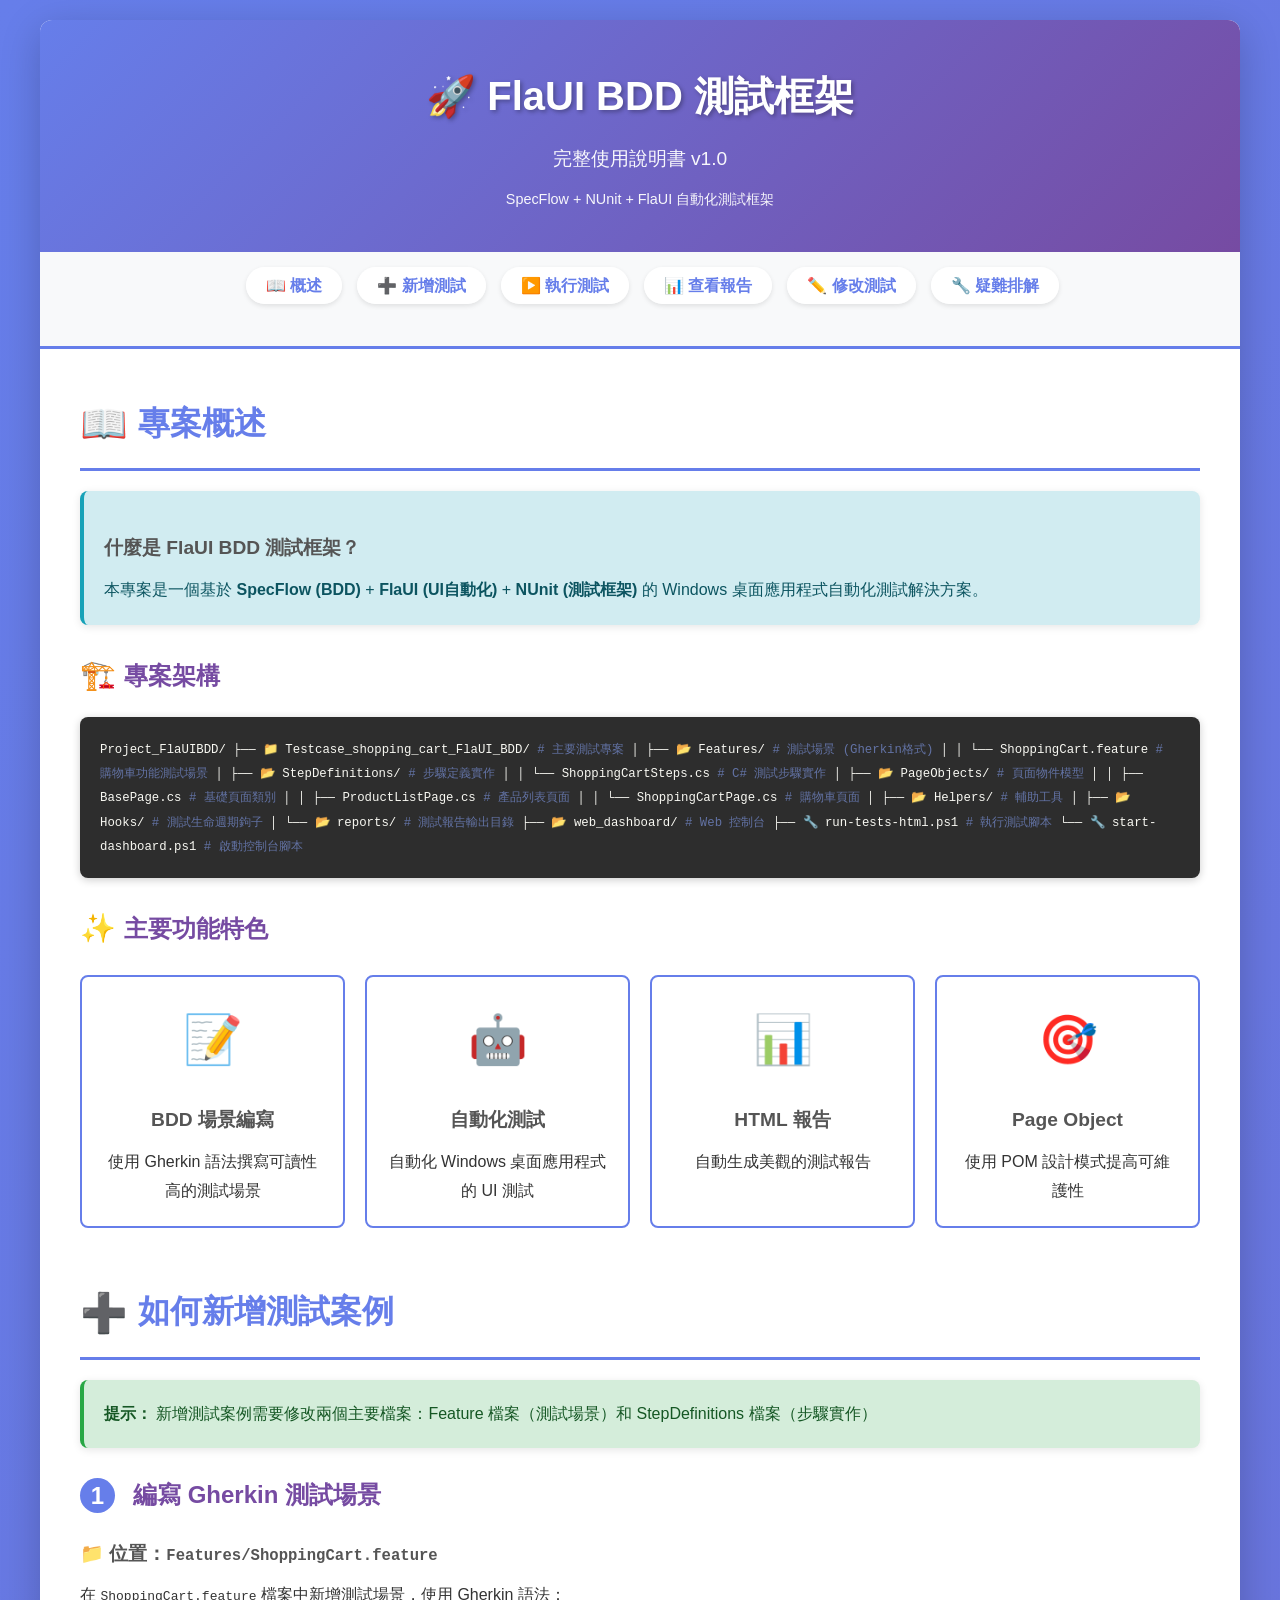
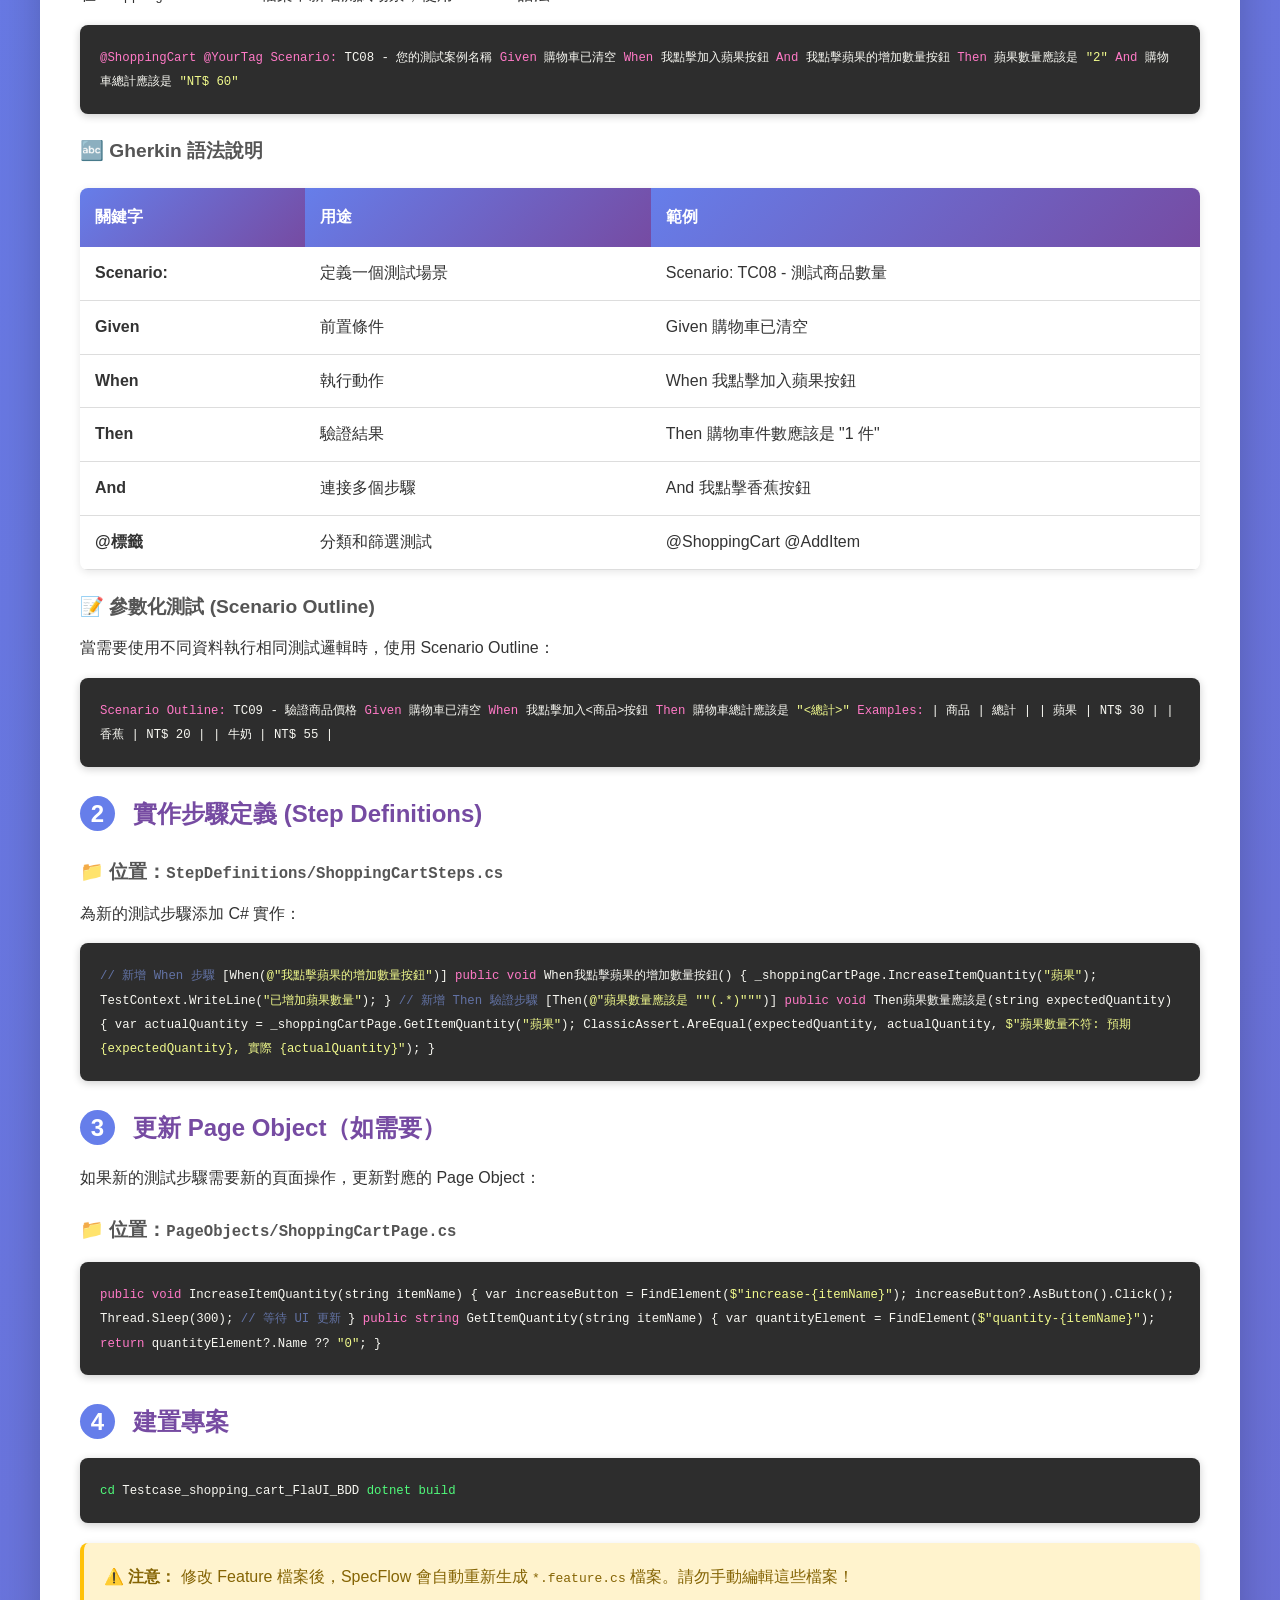
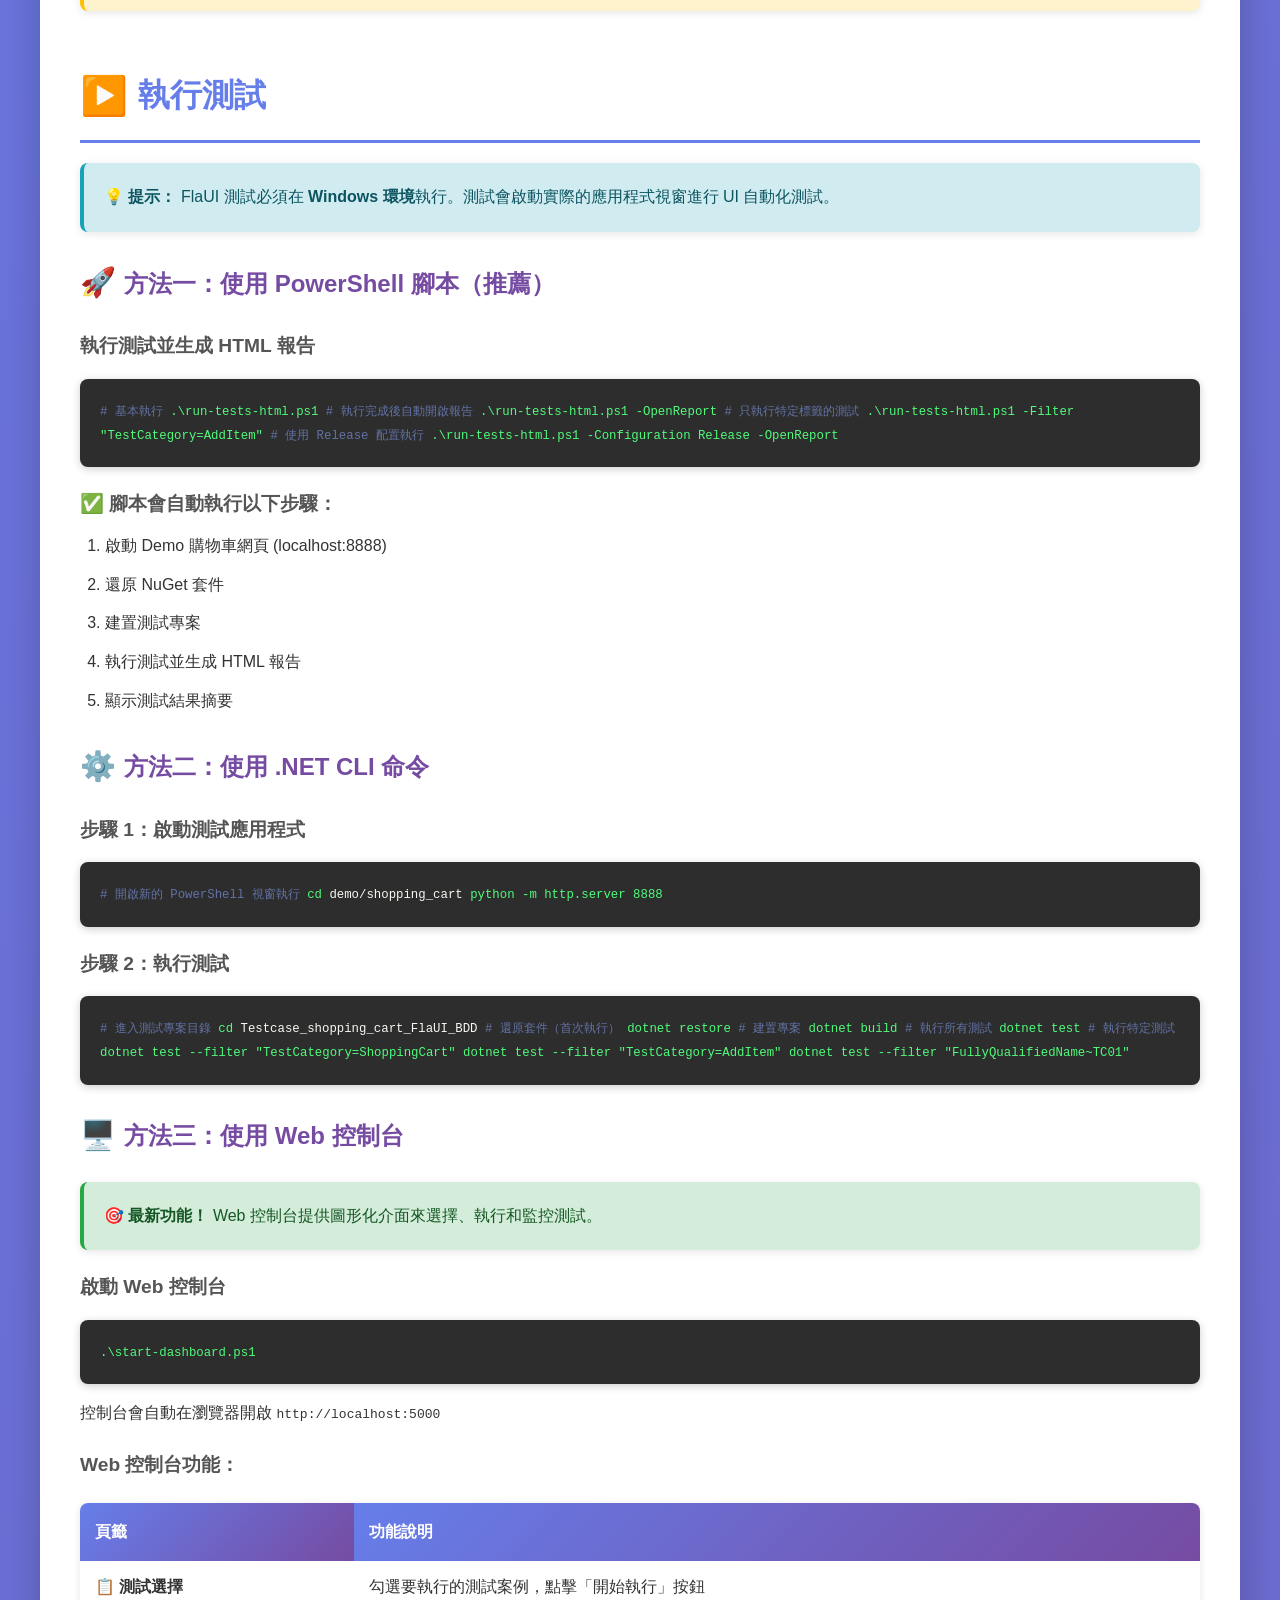
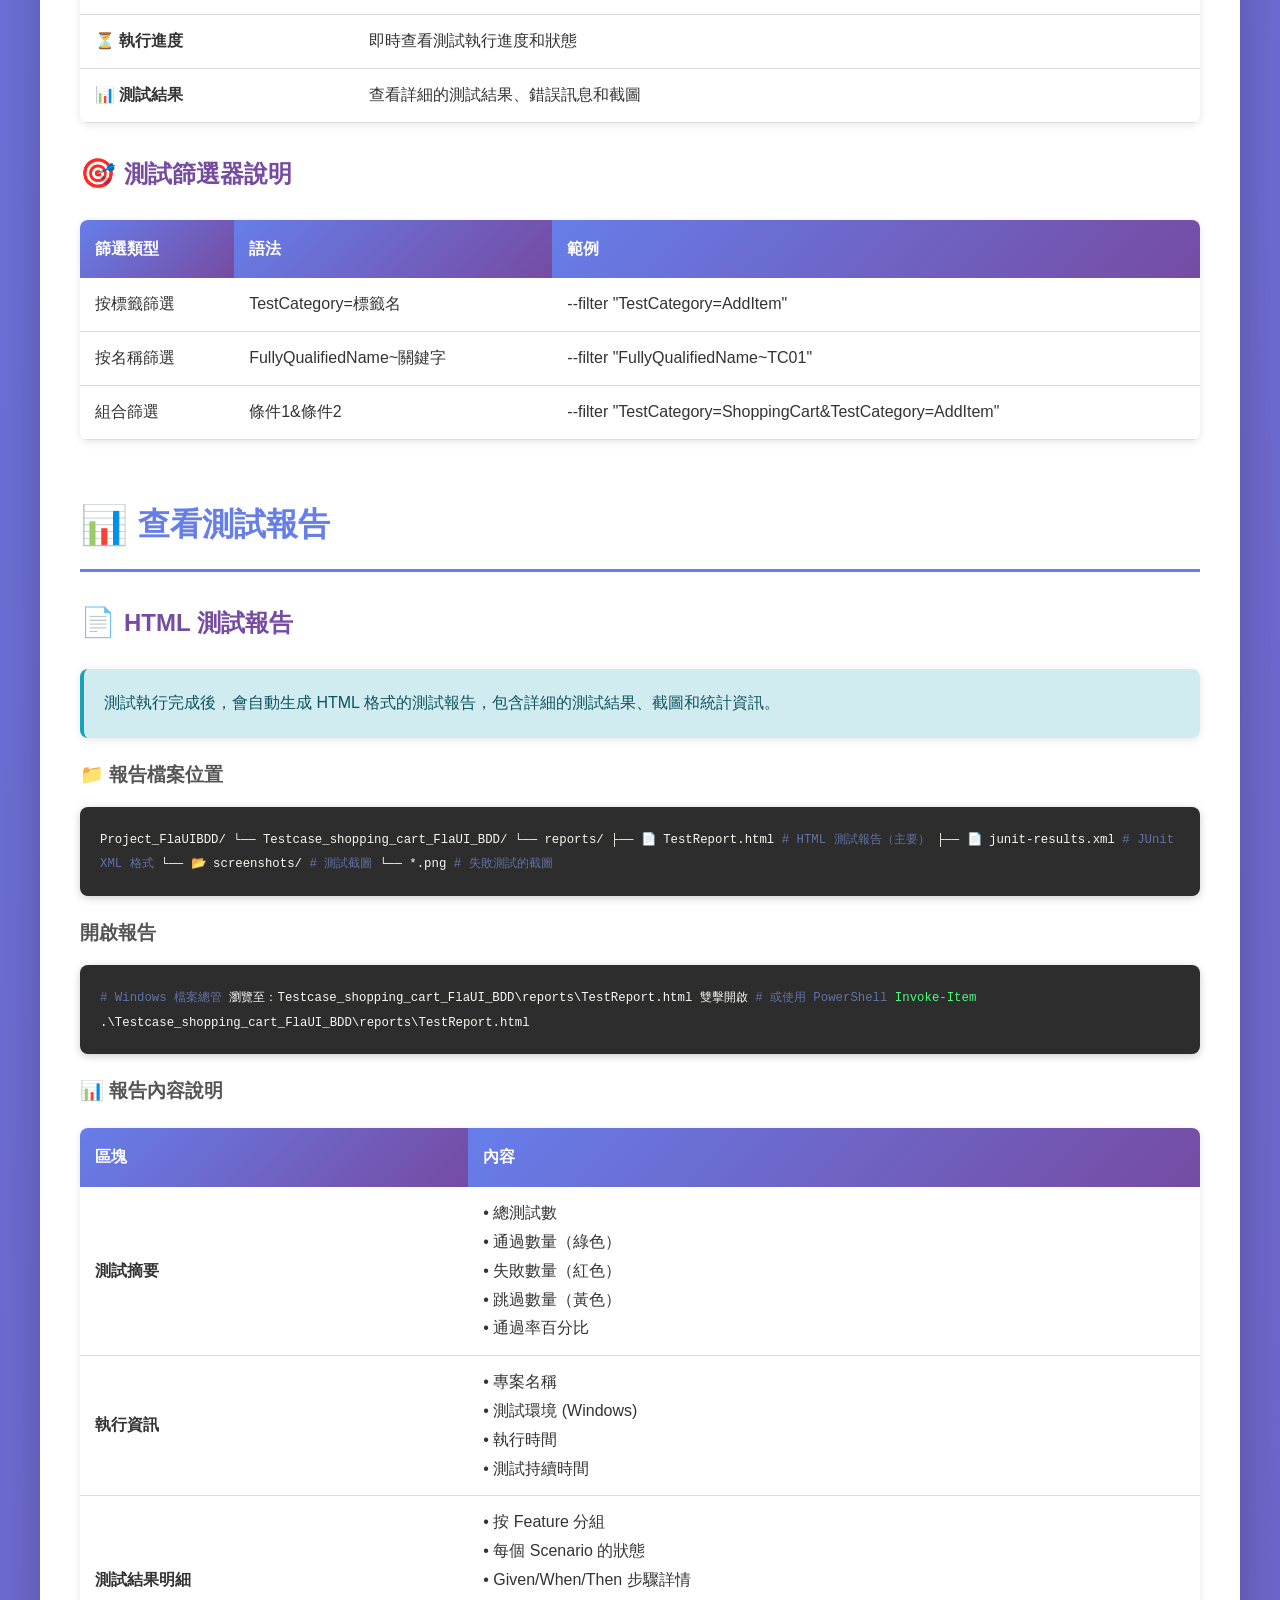
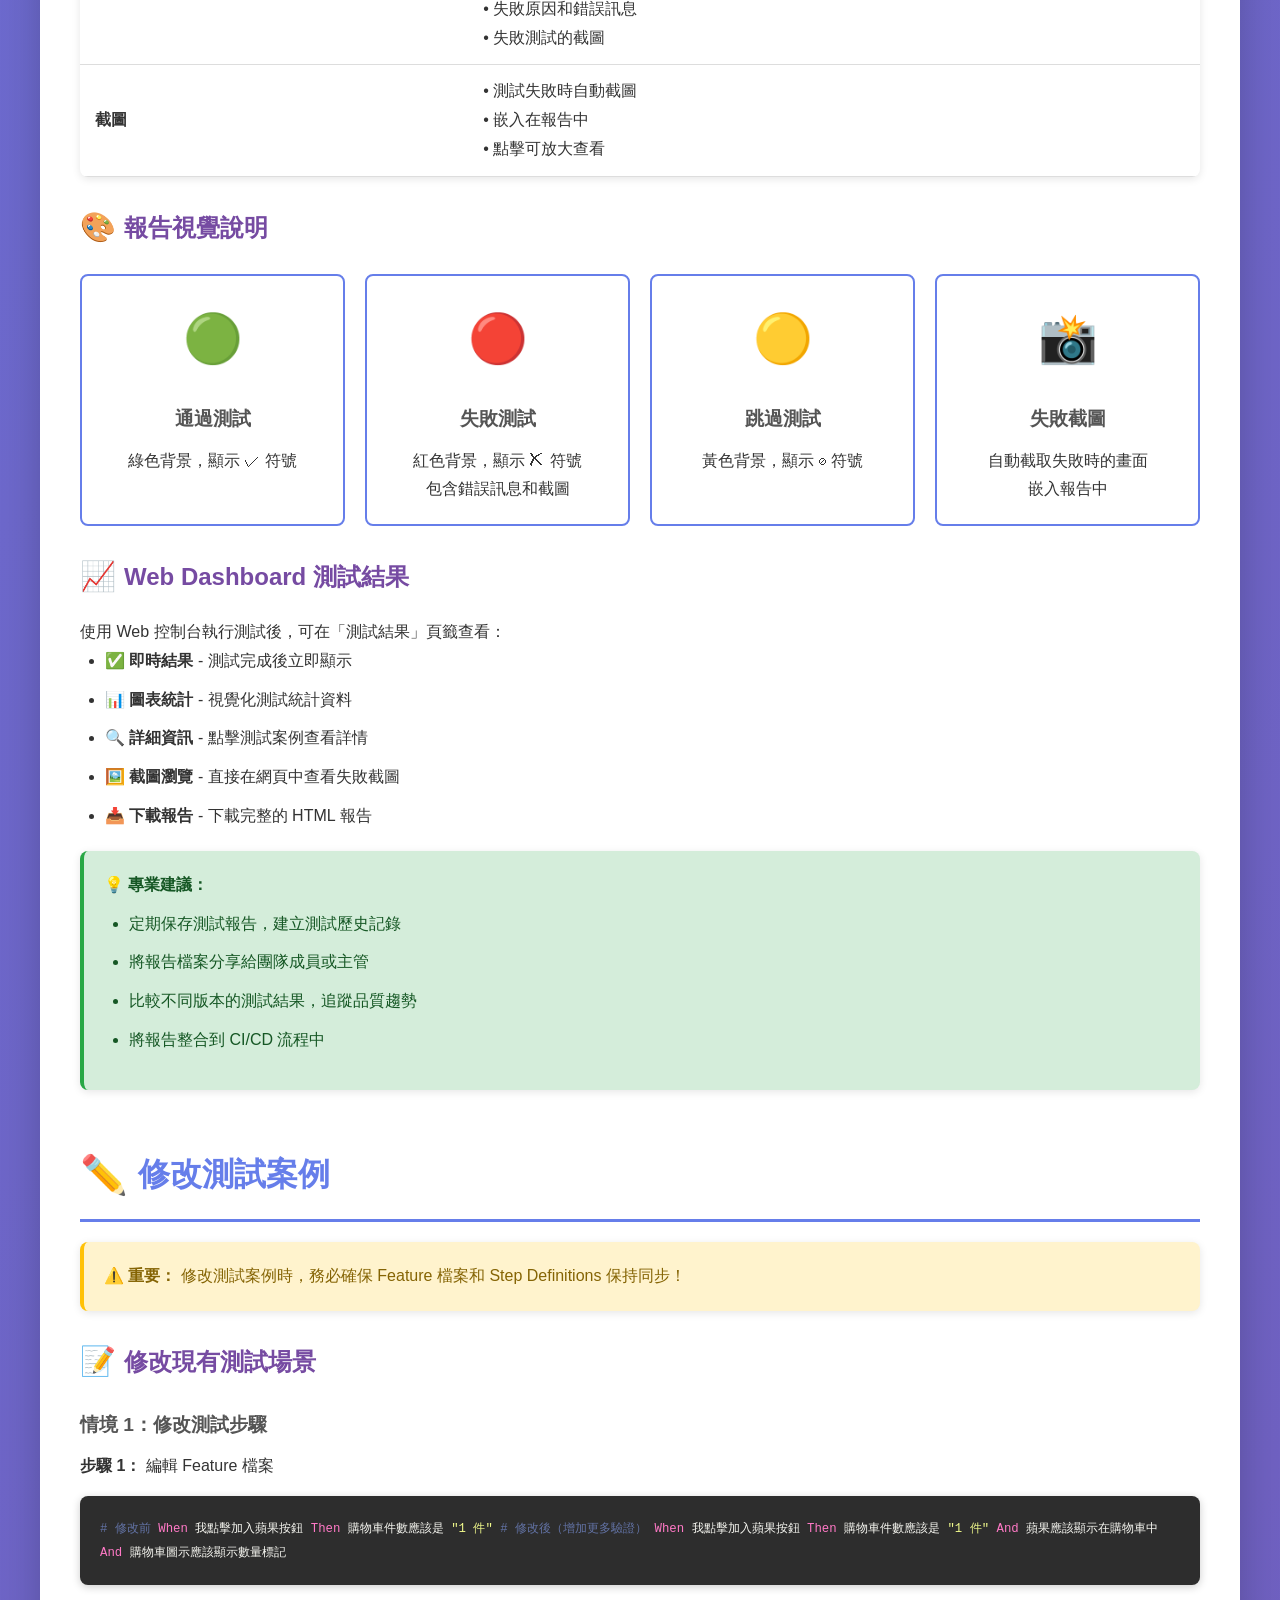
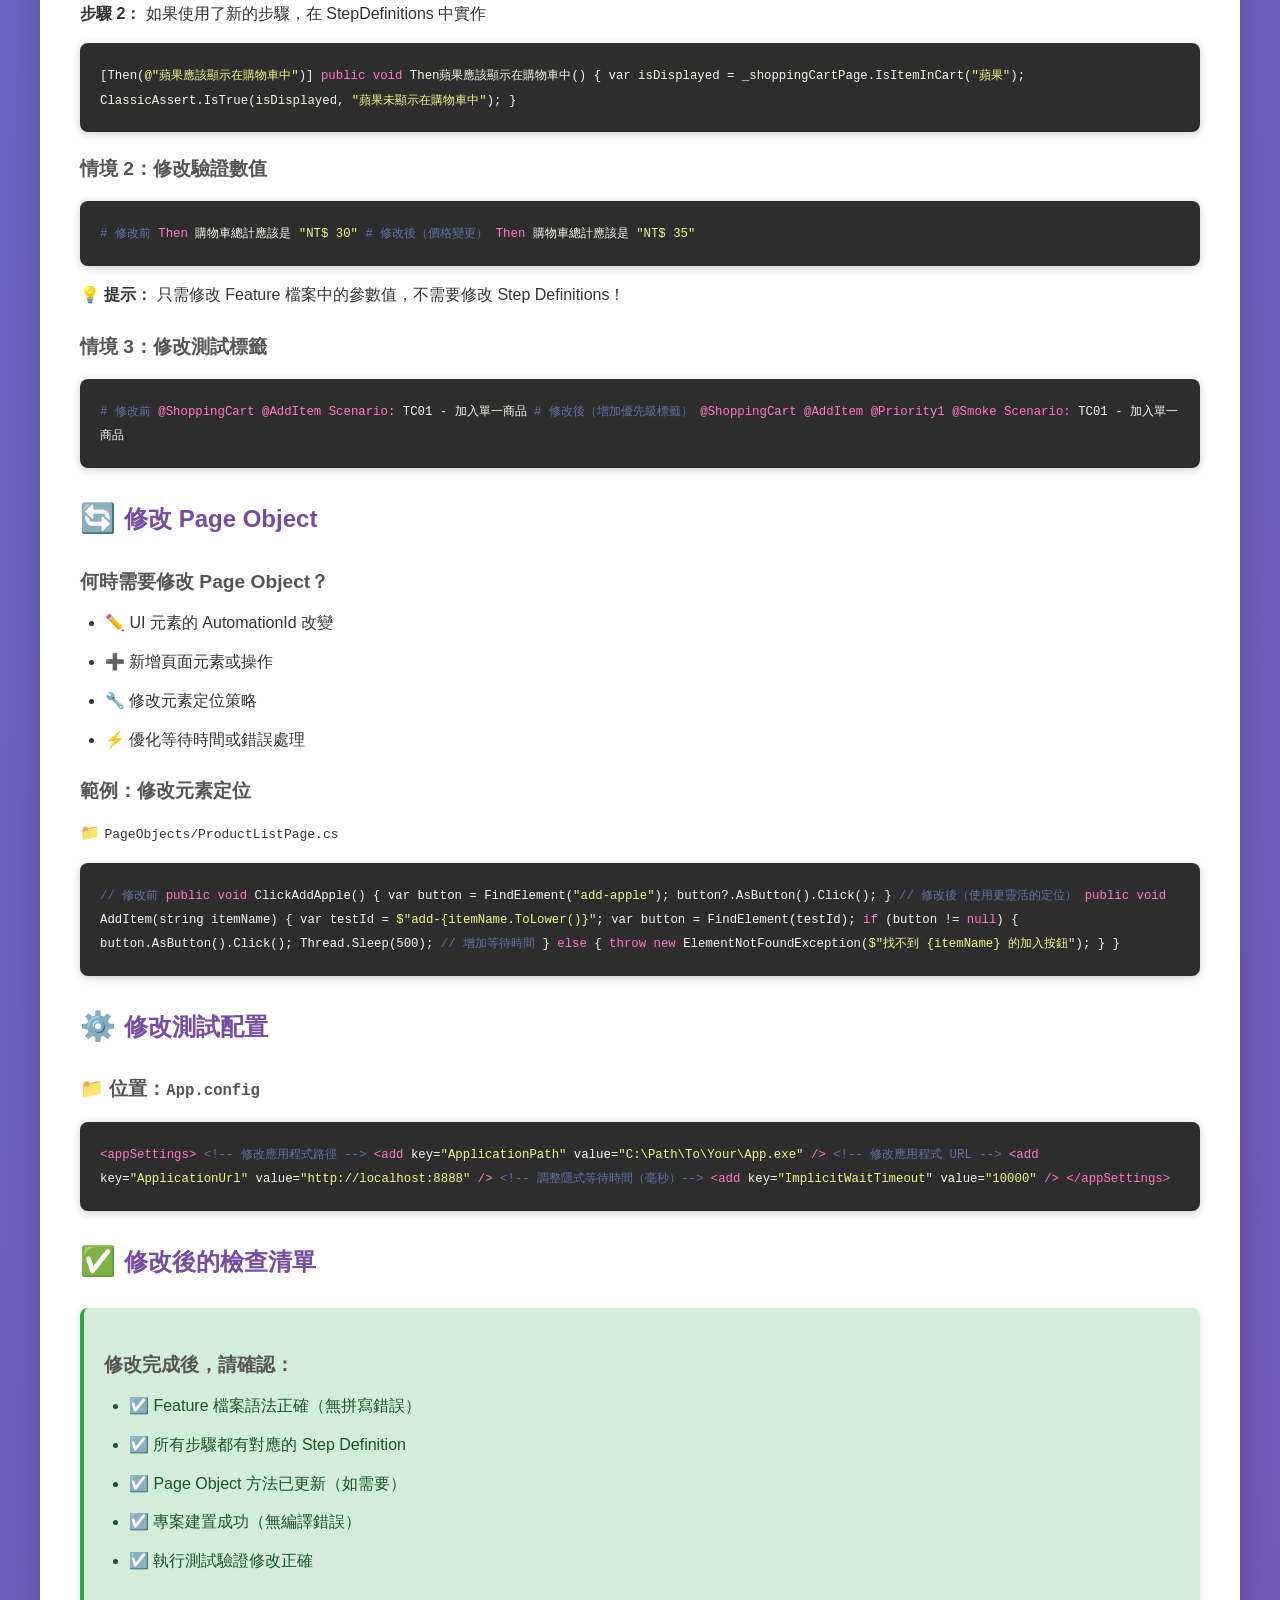
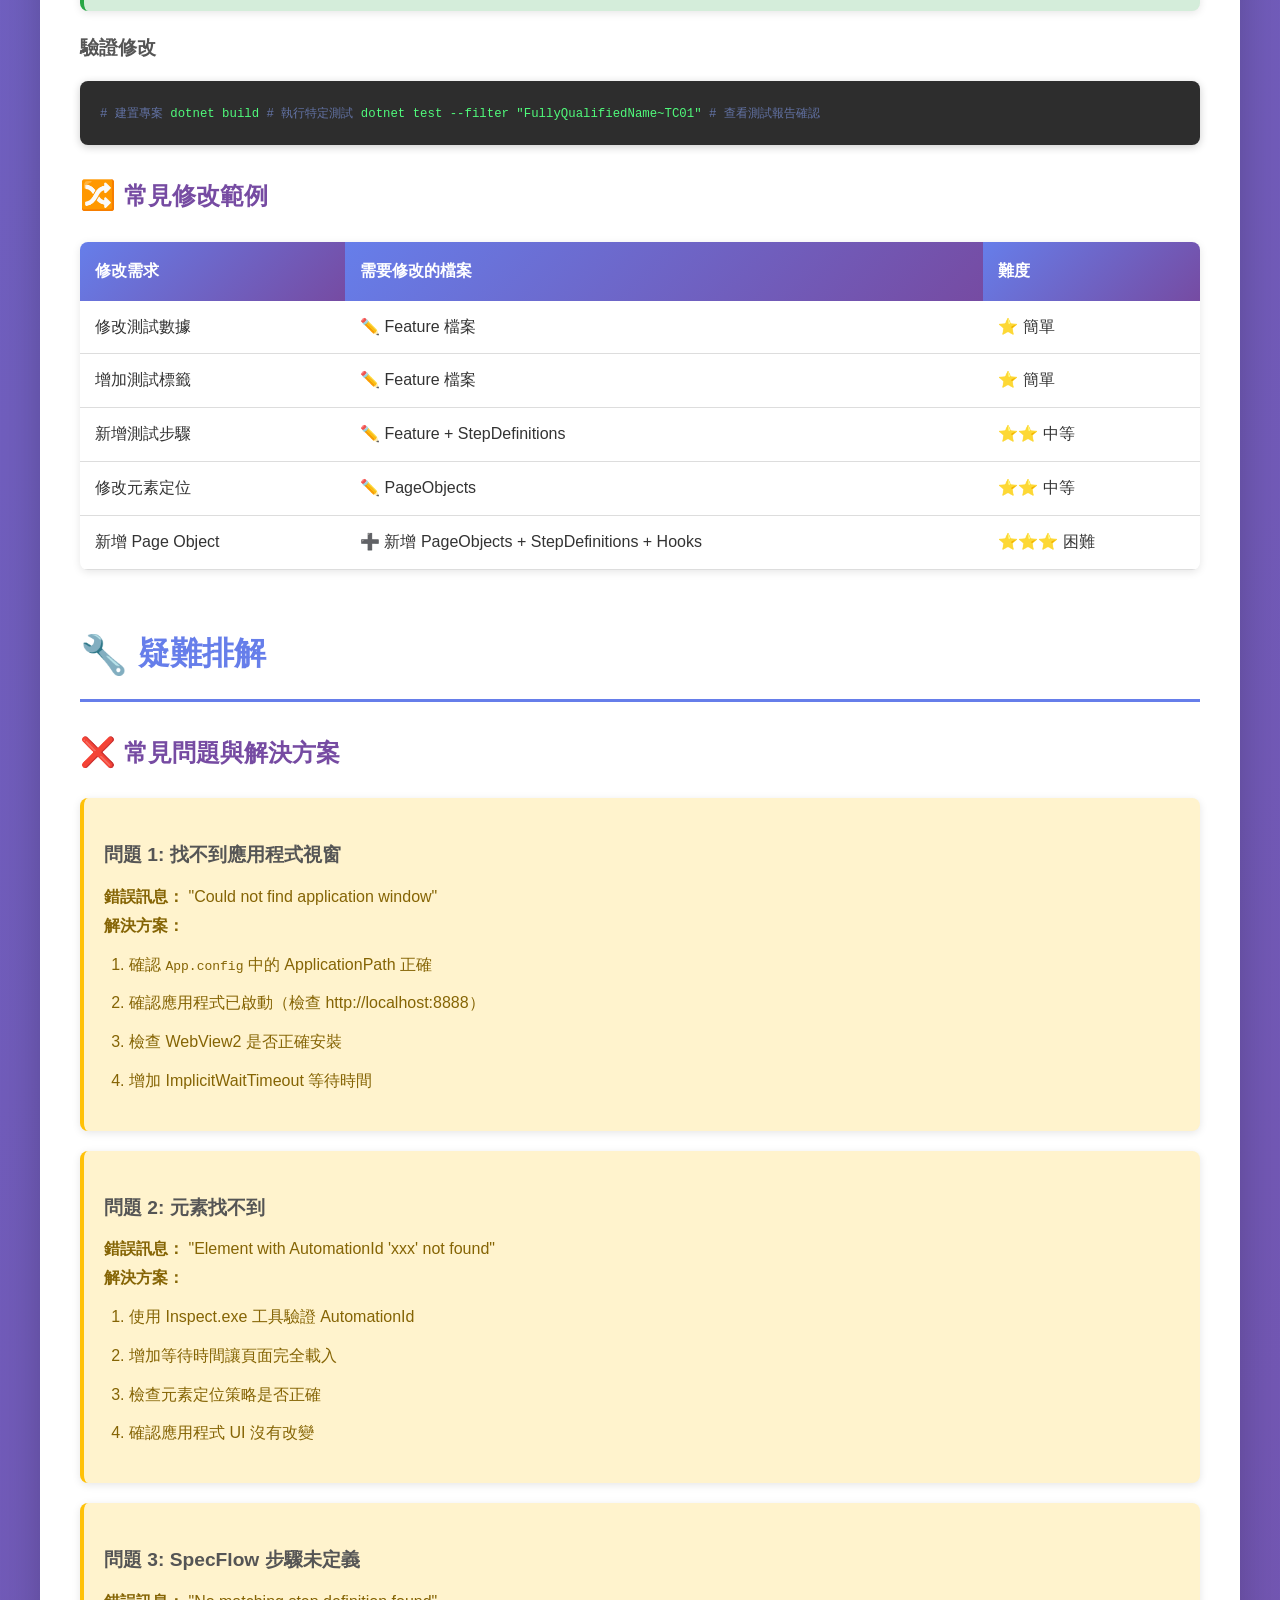
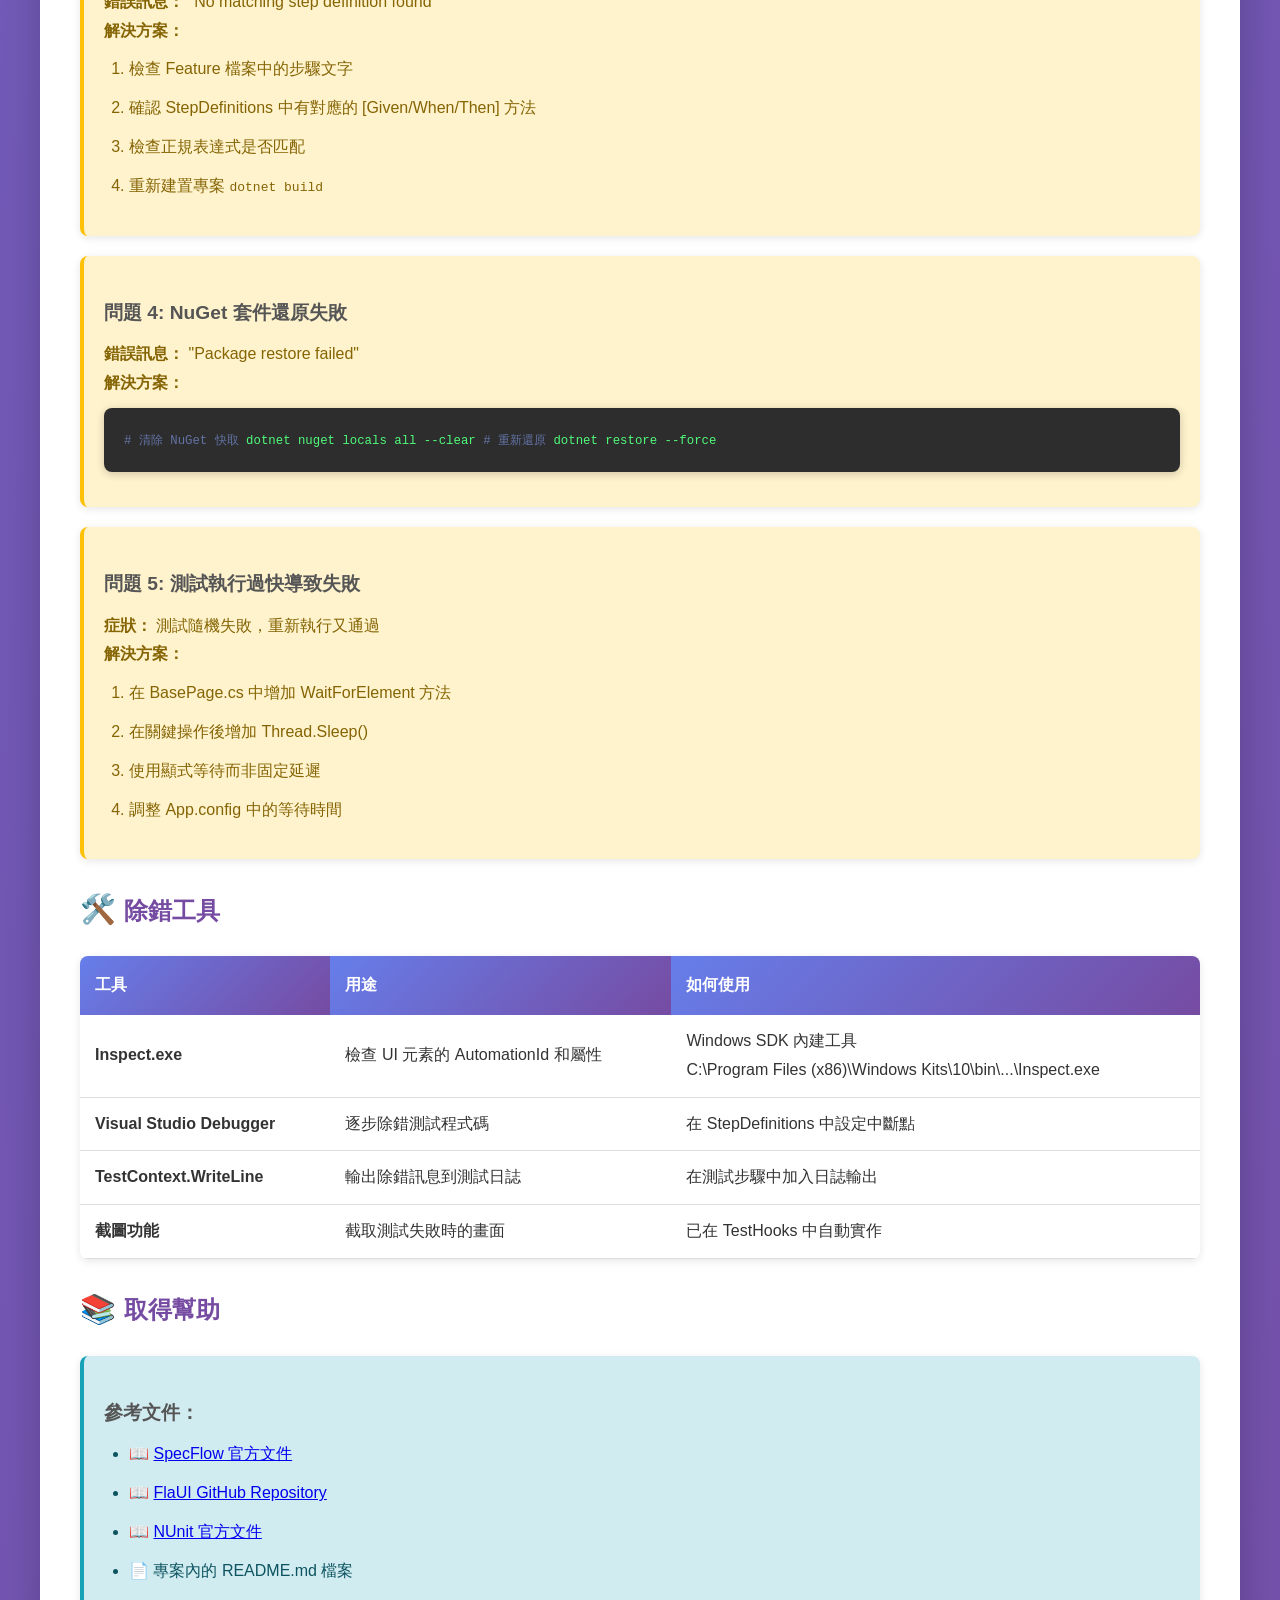
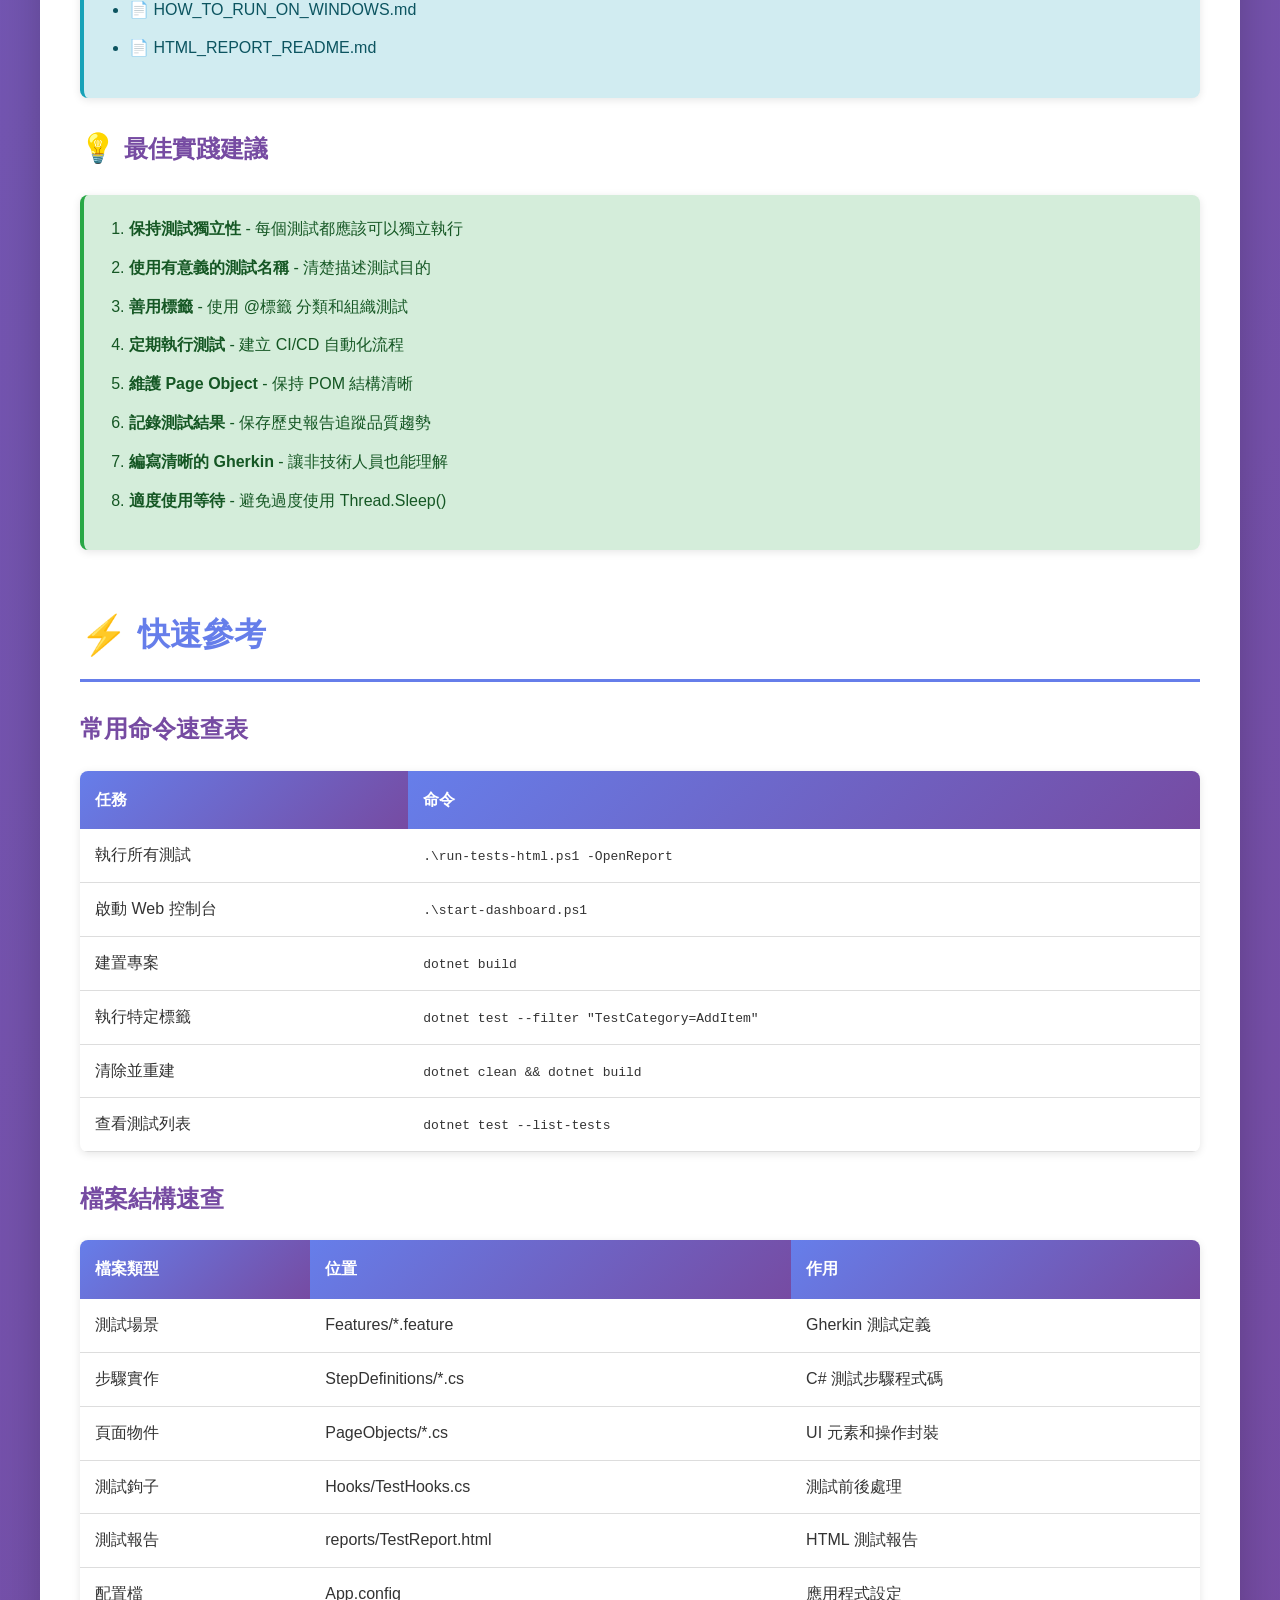
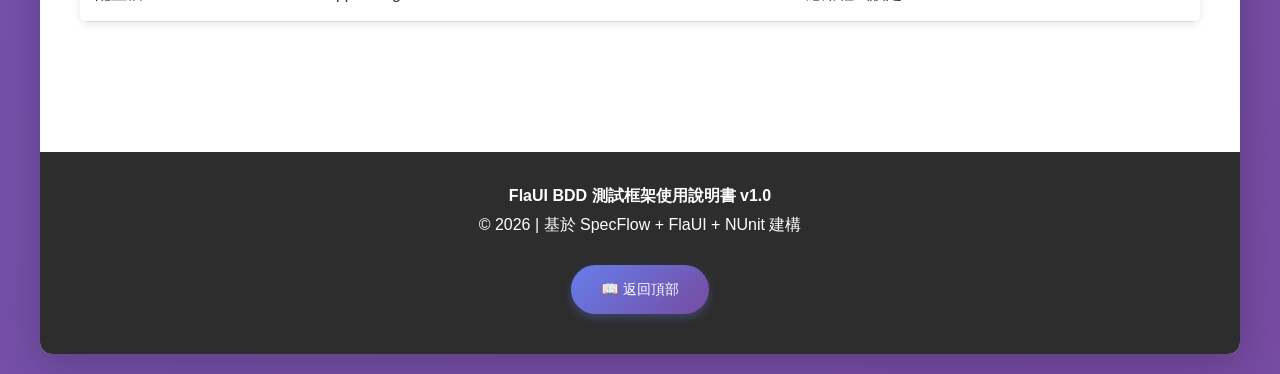
==== Project_FlaUIBDD/使用說明書.html @ 0f427275 "docs: 新增 FlaUI BDD 測試框架完整使用說明書 HTML 文件" ====
<!DOCTYPE html>
<html lang="zh-TW">

<head>
    <meta charset="UTF-8">
    <meta name="viewport" content="width=device-width, initial-scale=1.0">
    <title>FlaUI BDD 測試框架使用說明書</title>
    <style>
        * {
            margin: 0;
            padding: 0;
            box-sizing: border-box;
        }

        body {
            font-family: 'Microsoft JhengHei', 'Segoe UI', Arial, sans-serif;
            line-height: 1.8;
            color: #333;
            background: linear-gradient(135deg, #667eea 0%, #764ba2 100%);
            padding: 20px;
        }

        .container {
            max-width: 1200px;
            margin: 0 auto;
            background: white;
            border-radius: 12px;
            box-shadow: 0 10px 40px rgba(0, 0, 0, 0.2);
            overflow: hidden;
        }

        header {
            background: linear-gradient(135deg, #667eea 0%, #764ba2 100%);
            color: white;
            padding: 40px;
            text-align: center;
        }

        header h1 {
            font-size: 2.5em;
            margin-bottom: 10px;
            text-shadow: 2px 2px 4px rgba(0, 0, 0, 0.3);
        }

        header p {
            font-size: 1.2em;
            opacity: 0.95;
        }

        nav {
            background: #f8f9fa;
            padding: 20px;
            border-bottom: 3px solid #667eea;
            position: sticky;
            top: 0;
            z-index: 100;
        }

        nav ul {
            list-style: none;
            display: flex;
            justify-content: center;
            flex-wrap: wrap;
            gap: 15px;
        }

        nav a {
            text-decoration: none;
            color: #667eea;
            padding: 10px 20px;
            border-radius: 25px;
            background: white;
            transition: all 0.3s;
            font-weight: 600;
            box-shadow: 0 2px 5px rgba(0, 0, 0, 0.1);
        }

        nav a:hover {
            background: #667eea;
            color: white;
            transform: translateY(-2px);
            box-shadow: 0 4px 10px rgba(102, 126, 234, 0.3);
        }

        .content {
            padding: 40px;
        }

        section {
            margin-bottom: 50px;
            scroll-margin-top: 80px;
        }

        h2 {
            color: #667eea;
            font-size: 2em;
            margin-bottom: 20px;
            padding-bottom: 10px;
            border-bottom: 3px solid #667eea;
            display: flex;
            align-items: center;
            gap: 10px;
        }

        h3 {
            color: #764ba2;
            font-size: 1.5em;
            margin: 25px 0 15px 0;
            display: flex;
            align-items: center;
            gap: 8px;
        }

        h4 {
            color: #555;
            font-size: 1.2em;
            margin: 20px 0 10px 0;
        }

        .icon {
            font-size: 1.2em;
        }

        .card {
            background: #f8f9fa;
            border-left: 4px solid #667eea;
            padding: 20px;
            margin: 20px 0;
            border-radius: 8px;
            box-shadow: 0 2px 8px rgba(0, 0, 0, 0.1);
        }

        .warning {
            background: #fff3cd;
            border-left-color: #ffc107;
            color: #856404;
        }

        .success {
            background: #d4edda;
            border-left-color: #28a745;
            color: #155724;
        }

        .info {
            background: #d1ecf1;
            border-left-color: #17a2b8;
            color: #0c5460;
        }

        .code-block {
            background: #2d2d2d;
            color: #f8f8f2;
            padding: 20px;
            border-radius: 8px;
            overflow-x: auto;
            margin: 15px 0;
            font-family: 'Consolas', 'Monaco', monospace;
            font-size: 0.95em;
            line-height: 1.6;
            box-shadow: 0 2px 8px rgba(0, 0, 0, 0.2);
        }

        .code-block code {
            color: #f8f8f2;
        }

        .command {
            color: #50fa7b;
        }

        .comment {
            color: #6272a4;
        }

        .string {
            color: #f1fa8c;
        }

        .keyword {
            color: #ff79c6;
        }

        table {
            width: 100%;
            border-collapse: collapse;
            margin: 20px 0;
            box-shadow: 0 2px 8px rgba(0, 0, 0, 0.1);
            border-radius: 8px;
            overflow: hidden;
        }

        th {
            background: linear-gradient(135deg, #667eea 0%, #764ba2 100%);
            color: white;
            padding: 15px;
            text-align: left;
            font-weight: 600;
        }

        td {
            padding: 12px 15px;
            border-bottom: 1px solid #ddd;
        }

        tr:hover {
            background: #f8f9fa;
        }

        .step-number {
            display: inline-block;
            width: 35px;
            height: 35px;
            background: #667eea;
            color: white;
            border-radius: 50%;
            text-align: center;
            line-height: 35px;
            font-weight: bold;
            margin-right: 10px;
        }

        .highlight {
            background: linear-gradient(120deg, #84fab0 0%, #8fd3f4 100%);
            padding: 2px 8px;
            border-radius: 4px;
            font-weight: 600;
        }

        ul,
        ol {
            margin-left: 25px;
            margin-bottom: 15px;
        }

        li {
            margin-bottom: 10px;
        }

        .feature-grid {
            display: grid;
            grid-template-columns: repeat(auto-fit, minmax(250px, 1fr));
            gap: 20px;
            margin: 20px 0;
        }

        .feature-box {
            background: white;
            border: 2px solid #667eea;
            border-radius: 8px;
            padding: 20px;
            text-align: center;
            transition: all 0.3s;
        }

        .feature-box:hover {
            transform: translateY(-5px);
            box-shadow: 0 5px 15px rgba(102, 126, 234, 0.3);
        }

        .feature-box .emoji {
            font-size: 3em;
            margin-bottom: 10px;
        }

        footer {
            background: #2d2d2d;
            color: white;
            text-align: center;
            padding: 30px;
            margin-top: 40px;
        }

        .btn {
            display: inline-block;
            padding: 12px 30px;
            background: linear-gradient(135deg, #667eea 0%, #764ba2 100%);
            color: white;
            text-decoration: none;
            border-radius: 25px;
            margin: 10px 5px;
            transition: all 0.3s;
            box-shadow: 0 4px 10px rgba(102, 126, 234, 0.3);
        }

        .btn:hover {
            transform: translateY(-2px);
            box-shadow: 0 6px 15px rgba(102, 126, 234, 0.5);
        }

        @media print {
            body {
                background: white;
                padding: 0;
            }

            nav {
                display: none;
            }

            .container {
                box-shadow: none;
            }
        }

        @media (max-width: 768px) {
            .content {
                padding: 20px;
            }

            header h1 {
                font-size: 1.8em;
            }

            nav ul {
                flex-direction: column;
            }
        }
    </style>
</head>

<body>
    <div class="container">
        <header>
            <h1>🚀 FlaUI BDD 測試框架</h1>
            <p>完整使用說明書 v1.0</p>
            <p style="font-size: 0.9em; margin-top: 10px;">SpecFlow + NUnit + FlaUI 自動化測試框架</p>
        </header>

        <nav>
            <ul>
                <li><a href="#overview">📖 概述</a></li>
                <li><a href="#add-test">➕ 新增測試</a></li>
                <li><a href="#run-test">▶️ 執行測試</a></li>
                <li><a href="#view-report">📊 查看報告</a></li>
                <li><a href="#modify-test">✏️ 修改測試</a></li>
                <li><a href="#troubleshooting">🔧 疑難排解</a></li>
            </ul>
        </nav>

        <div class="content">
            <!-- 概述 -->
            <section id="overview">
                <h2><span class="icon">📖</span> 專案概述</h2>

                <div class="card info">
                    <h4>什麼是 FlaUI BDD 測試框架？</h4>
                    <p>本專案是一個基於 <strong>SpecFlow (BDD)</strong> + <strong>FlaUI (UI自動化)</strong> + <strong>NUnit
                            (測試框架)</strong> 的 Windows 桌面應用程式自動化測試解決方案。</p>
                </div>

                <h3><span class="icon">🏗️</span> 專案架構</h3>

                <div class="code-block">
                    <code>Project_FlaUIBDD/
├── 📁 Testcase_shopping_cart_FlaUI_BDD/    <span class="comment"># 主要測試專案</span>
│   ├── 📂 Features/                         <span class="comment"># 測試場景 (Gherkin格式)</span>
│   │   └── ShoppingCart.feature             <span class="comment"># 購物車功能測試場景</span>
│   ├── 📂 StepDefinitions/                  <span class="comment"># 步驟定義實作</span>
│   │   └── ShoppingCartSteps.cs             <span class="comment"># C# 測試步驟實作</span>
│   ├── 📂 PageObjects/                      <span class="comment"># 頁面物件模型</span>
│   │   ├── BasePage.cs                      <span class="comment"># 基礎頁面類別</span>
│   │   ├── ProductListPage.cs               <span class="comment"># 產品列表頁面</span>
│   │   └── ShoppingCartPage.cs              <span class="comment"># 購物車頁面</span>
│   ├── 📂 Helpers/                          <span class="comment"># 輔助工具</span>
│   ├── 📂 Hooks/                            <span class="comment"># 測試生命週期鉤子</span>
│   └── 📂 reports/                          <span class="comment"># 測試報告輸出目錄</span>
├── 📂 web_dashboard/                       <span class="comment"># Web 控制台</span>
├── 🔧 run-tests-html.ps1                   <span class="comment"># 執行測試腳本</span>
└── 🔧 start-dashboard.ps1                  <span class="comment"># 啟動控制台腳本</span></code>
                </div>

                <h3><span class="icon">✨</span> 主要功能特色</h3>

                <div class="feature-grid">
                    <div class="feature-box">
                        <div class="emoji">📝</div>
                        <h4>BDD 場景編寫</h4>
                        <p>使用 Gherkin 語法撰寫可讀性高的測試場景</p>
                    </div>
                    <div class="feature-box">
                        <div class="emoji">🤖</div>
                        <h4>自動化測試</h4>
                        <p>自動化 Windows 桌面應用程式的 UI 測試</p>
                    </div>
                    <div class="feature-box">
                        <div class="emoji">📊</div>
                        <h4>HTML 報告</h4>
                        <p>自動生成美觀的測試報告</p>
                    </div>
                    <div class="feature-box">
                        <div class="emoji">🎯</div>
                        <h4>Page Object</h4>
                        <p>使用 POM 設計模式提高可維護性</p>
                    </div>
                </div>
            </section>

            <!-- 新增測試案例 -->
            <section id="add-test">
                <h2><span class="icon">➕</span> 如何新增測試案例</h2>

                <div class="card success">
                    <strong>提示：</strong> 新增測試案例需要修改兩個主要檔案：Feature 檔案（測試場景）和 StepDefinitions 檔案（步驟實作）
                </div>

                <h3><span class="step-number">1</span> 編寫 Gherkin 測試場景</h3>

                <h4>📁 位置：<code>Features/ShoppingCart.feature</code></h4>

                <p>在 <code>ShoppingCart.feature</code> 檔案中新增測試場景，使用 Gherkin 語法：</p>

                <div class="code-block">
                    <code><span class="keyword">@ShoppingCart</span> <span class="keyword">@YourTag</span>
<span class="keyword">Scenario:</span> TC08 - 您的測試案例名稱
  <span class="keyword">Given</span> 購物車已清空
  <span class="keyword">When</span> 我點擊加入蘋果按鈕
  <span class="keyword">And</span> 我點擊蘋果的增加數量按鈕
  <span class="keyword">Then</span> 蘋果數量應該是 <span class="string">"2"</span>
  <span class="keyword">And</span> 購物車總計應該是 <span class="string">"NT$ 60"</span></code>
                </div>

                <h4>🔤 Gherkin 語法說明</h4>
                <table>
                    <tr>
                        <th>關鍵字</th>
                        <th>用途</th>
                        <th>範例</th>
                    </tr>
                    <tr>
                        <td><strong>Scenario:</strong></td>
                        <td>定義一個測試場景</td>
                        <td>Scenario: TC08 - 測試商品數量</td>
                    </tr>
                    <tr>
                        <td><strong>Given</strong></td>
                        <td>前置條件</td>
                        <td>Given 購物車已清空</td>
                    </tr>
                    <tr>
                        <td><strong>When</strong></td>
                        <td>執行動作</td>
                        <td>When 我點擊加入蘋果按鈕</td>
                    </tr>
                    <tr>
                        <td><strong>Then</strong></td>
                        <td>驗證結果</td>
                        <td>Then 購物車件數應該是 "1 件"</td>
                    </tr>
                    <tr>
                        <td><strong>And</strong></td>
                        <td>連接多個步驟</td>
                        <td>And 我點擊香蕉按鈕</td>
                    </tr>
                    <tr>
                        <td><strong>@標籤</strong></td>
                        <td>分類和篩選測試</td>
                        <td>@ShoppingCart @AddItem</td>
                    </tr>
                </table>

                <h4>📝 參數化測試 (Scenario Outline)</h4>
                <p>當需要使用不同資料執行相同測試邏輯時，使用 Scenario Outline：</p>

                <div class="code-block">
                    <code><span class="keyword">Scenario Outline:</span> TC09 - 驗證商品價格
  <span class="keyword">Given</span> 購物車已清空
  <span class="keyword">When</span> 我點擊加入&lt;商品&gt;按鈕
  <span class="keyword">Then</span> 購物車總計應該是 <span class="string">"&lt;總計&gt;"</span>

  <span class="keyword">Examples:</span>
    | 商品 | 總計     |
    | 蘋果 | NT$ 30  |
    | 香蕉 | NT$ 20  |
    | 牛奶 | NT$ 55  |</code>
                </div>

                <h3><span class="step-number">2</span> 實作步驟定義 (Step Definitions)</h3>

                <h4>📁 位置：<code>StepDefinitions/ShoppingCartSteps.cs</code></h4>

                <p>為新的測試步驟添加 C# 實作：</p>

                <div class="code-block">
                    <code><span class="comment">// 新增 When 步驟</span>
[When(<span class="string">@"我點擊蘋果的增加數量按鈕"</span>)]
<span class="keyword">public void</span> When我點擊蘋果的增加數量按鈕()
{
    _shoppingCartPage.IncreaseItemQuantity(<span class="string">"蘋果"</span>);
    TestContext.WriteLine(<span class="string">"已增加蘋果數量"</span>);
}

<span class="comment">// 新增 Then 驗證步驟</span>
[Then(<span class="string">@"蘋果數量應該是 ""(.*)"""</span>)]
<span class="keyword">public void</span> Then蘋果數量應該是(string expectedQuantity)
{
    var actualQuantity = _shoppingCartPage.GetItemQuantity(<span class="string">"蘋果"</span>);
    ClassicAssert.AreEqual(expectedQuantity, actualQuantity, 
        <span class="string">$"蘋果數量不符: 預期 {expectedQuantity}, 實際 {actualQuantity}"</span>);
}</code>
                </div>

                <h3><span class="step-number">3</span> 更新 Page Object（如需要）</h3>

                <p>如果新的測試步驟需要新的頁面操作，更新對應的 Page Object：</p>

                <h4>📁 位置：<code>PageObjects/ShoppingCartPage.cs</code></h4>

                <div class="code-block">
                    <code><span class="keyword">public void</span> IncreaseItemQuantity(string itemName)
{
    var increaseButton = FindElement(<span class="string">$"increase-{itemName}"</span>);
    increaseButton?.AsButton().Click();
    Thread.Sleep(300); <span class="comment">// 等待 UI 更新</span>
}

<span class="keyword">public string</span> GetItemQuantity(string itemName)
{
    var quantityElement = FindElement(<span class="string">$"quantity-{itemName}"</span>);
    <span class="keyword">return</span> quantityElement?.Name ?? <span class="string">"0"</span>;
}</code>
                </div>

                <h3><span class="step-number">4</span> 建置專案</h3>

                <div class="code-block">
                    <code><span class="command">cd</span> Testcase_shopping_cart_FlaUI_BDD
<span class="command">dotnet build</span></code>
                </div>

                <div class="card warning">
                    <strong>⚠️ 注意：</strong> 修改 Feature 檔案後，SpecFlow 會自動重新生成 <code>*.feature.cs</code> 檔案。請勿手動編輯這些檔案！
                </div>
            </section>

            <!-- 執行測試 -->
            <section id="run-test">
                <h2><span class="icon">▶️</span> 執行測試</h2>

                <div class="card info">
                    <strong>💡 提示：</strong> FlaUI 測試必須在 <strong>Windows 環境</strong>執行。測試會啟動實際的應用程式視窗進行 UI 自動化測試。
                </div>

                <h3><span class="icon">🚀</span> 方法一：使用 PowerShell 腳本（推薦）</h3>

                <h4>執行測試並生成 HTML 報告</h4>
                <div class="code-block">
                    <code><span class="comment"># 基本執行</span>
<span class="command">.\run-tests-html.ps1</span>

<span class="comment"># 執行完成後自動開啟報告</span>
<span class="command">.\run-tests-html.ps1 -OpenReport</span>

<span class="comment"># 只執行特定標籤的測試</span>
<span class="command">.\run-tests-html.ps1 -Filter "TestCategory=AddItem"</span>

<span class="comment"># 使用 Release 配置執行</span>
<span class="command">.\run-tests-html.ps1 -Configuration Release -OpenReport</span></code>
                </div>

                <h4>✅ 腳本會自動執行以下步驟：</h4>
                <ol>
                    <li>啟動 Demo 購物車網頁 (localhost:8888)</li>
                    <li>還原 NuGet 套件</li>
                    <li>建置測試專案</li>
                    <li>執行測試並生成 HTML 報告</li>
                    <li>顯示測試結果摘要</li>
                </ol>

                <h3><span class="icon">⚙️</span> 方法二：使用 .NET CLI 命令</h3>

                <h4>步驟 1：啟動測試應用程式</h4>
                <div class="code-block">
                    <code><span class="comment"># 開啟新的 PowerShell 視窗執行</span>
<span class="command">cd</span> demo/shopping_cart
<span class="command">python -m http.server 8888</span></code>
                </div>

                <h4>步驟 2：執行測試</h4>
                <div class="code-block">
                    <code><span class="comment"># 進入測試專案目錄</span>
<span class="command">cd</span> Testcase_shopping_cart_FlaUI_BDD

<span class="comment"># 還原套件（首次執行）</span>
<span class="command">dotnet restore</span>

<span class="comment"># 建置專案</span>
<span class="command">dotnet build</span>

<span class="comment"># 執行所有測試</span>
<span class="command">dotnet test</span>

<span class="comment"># 執行特定測試</span>
<span class="command">dotnet test --filter "TestCategory=ShoppingCart"</span>
<span class="command">dotnet test --filter "TestCategory=AddItem"</span>
<span class="command">dotnet test --filter "FullyQualifiedName~TC01"</span></code>
                </div>

                <h3><span class="icon">🖥️</span> 方法三：使用 Web 控制台</h3>

                <div class="card success">
                    <strong>🎯 最新功能！</strong> Web 控制台提供圖形化介面來選擇、執行和監控測試。
                </div>

                <h4>啟動 Web 控制台</h4>
                <div class="code-block">
                    <code><span class="command">.\start-dashboard.ps1</span></code>
                </div>

                <p>控制台會自動在瀏覽器開啟 <code>http://localhost:5000</code></p>

                <h4>Web 控制台功能：</h4>
                <table>
                    <tr>
                        <th>頁籤</th>
                        <th>功能說明</th>
                    </tr>
                    <tr>
                        <td>📋 <strong>測試選擇</strong></td>
                        <td>勾選要執行的測試案例，點擊「開始執行」按鈕</td>
                    </tr>
                    <tr>
                        <td>⏳ <strong>執行進度</strong></td>
                        <td>即時查看測試執行進度和狀態</td>
                    </tr>
                    <tr>
                        <td>📊 <strong>測試結果</strong></td>
                        <td>查看詳細的測試結果、錯誤訊息和截圖</td>
                    </tr>
                </table>

                <h3><span class="icon">🎯</span> 測試篩選器說明</h3>

                <table>
                    <tr>
                        <th>篩選類型</th>
                        <th>語法</th>
                        <th>範例</th>
                    </tr>
                    <tr>
                        <td>按標籤篩選</td>
                        <td>TestCategory=標籤名</td>
                        <td>--filter "TestCategory=AddItem"</td>
                    </tr>
                    <tr>
                        <td>按名稱篩選</td>
                        <td>FullyQualifiedName~關鍵字</td>
                        <td>--filter "FullyQualifiedName~TC01"</td>
                    </tr>
                    <tr>
                        <td>組合篩選</td>
                        <td>條件1&條件2</td>
                        <td>--filter "TestCategory=ShoppingCart&TestCategory=AddItem"</td>
                    </tr>
                </table>
            </section>

            <!-- 查看報告 -->
            <section id="view-report">
                <h2><span class="icon">📊</span> 查看測試報告</h2>

                <h3><span class="icon">📄</span> HTML 測試報告</h3>

                <div class="card info">
                    測試執行完成後，會自動生成 HTML 格式的測試報告，包含詳細的測試結果、截圖和統計資訊。
                </div>

                <h4>📁 報告檔案位置</h4>
                <div class="code-block">
                    <code>Project_FlaUIBDD/
└── Testcase_shopping_cart_FlaUI_BDD/
    └── reports/
        ├── 📄 TestReport.html          <span class="comment"># HTML 測試報告（主要）</span>
        ├── 📄 junit-results.xml        <span class="comment"># JUnit XML 格式</span>
        └── 📂 screenshots/             <span class="comment"># 測試截圖</span>
            └── *.png                   <span class="comment"># 失敗測試的截圖</span></code>
                </div>

                <h4>開啟報告</h4>
                <div class="code-block">
                    <code><span class="comment"># Windows 檔案總管</span>
瀏覽至：Testcase_shopping_cart_FlaUI_BDD\reports\TestReport.html
雙擊開啟

<span class="comment"># 或使用 PowerShell</span>
<span class="command">Invoke-Item</span> .\Testcase_shopping_cart_FlaUI_BDD\reports\TestReport.html</code>
                </div>

                <h4>📊 報告內容說明</h4>

                <table>
                    <tr>
                        <th>區塊</th>
                        <th>內容</th>
                    </tr>
                    <tr>
                        <td><strong>測試摘要</strong></td>
                        <td>
                            • 總測試數<br>
                            • 通過數量（綠色）<br>
                            • 失敗數量（紅色）<br>
                            • 跳過數量（黃色）<br>
                            • 通過率百分比
                        </td>
                    </tr>
                    <tr>
                        <td><strong>執行資訊</strong></td>
                        <td>
                            • 專案名稱<br>
                            • 測試環境 (Windows)<br>
                            • 執行時間<br>
                            • 測試持續時間
                        </td>
                    </tr>
                    <tr>
                        <td><strong>測試結果明細</strong></td>
                        <td>
                            • 按 Feature 分組<br>
                            • 每個 Scenario 的狀態<br>
                            • Given/When/Then 步驟詳情<br>
                            • 失敗原因和錯誤訊息<br>
                            • 失敗測試的截圖
                        </td>
                    </tr>
                    <tr>
                        <td><strong>截圖</strong></td>
                        <td>
                            • 測試失敗時自動截圖<br>
                            • 嵌入在報告中<br>
                            • 點擊可放大查看
                        </td>
                    </tr>
                </table>

                <h3><span class="icon">🎨</span> 報告視覺說明</h3>

                <div class="feature-grid">
                    <div class="feature-box">
                        <div class="emoji">🟢</div>
                        <h4>通過測試</h4>
                        <p>綠色背景，顯示 ✓ 符號</p>
                    </div>
                    <div class="feature-box">
                        <div class="emoji">🔴</div>
                        <h4>失敗測試</h4>
                        <p>紅色背景，顯示 ✗ 符號<br>包含錯誤訊息和截圖</p>
                    </div>
                    <div class="feature-box">
                        <div class="emoji">🟡</div>
                        <h4>跳過測試</h4>
                        <p>黃色背景，顯示 ⊘ 符號</p>
                    </div>
                    <div class="feature-box">
                        <div class="emoji">📸</div>
                        <h4>失敗截圖</h4>
                        <p>自動截取失敗時的畫面<br>嵌入報告中</p>
                    </div>
                </div>

                <h3><span class="icon">📈</span> Web Dashboard 測試結果</h3>

                <p>使用 Web 控制台執行測試後，可在「測試結果」頁籤查看：</p>

                <ul>
                    <li>✅ <strong>即時結果</strong> - 測試完成後立即顯示</li>
                    <li>📊 <strong>圖表統計</strong> - 視覺化測試統計資料</li>
                    <li>🔍 <strong>詳細資訊</strong> - 點擊測試案例查看詳情</li>
                    <li>🖼️ <strong>截圖瀏覽</strong> - 直接在網頁中查看失敗截圖</li>
                    <li>📥 <strong>下載報告</strong> - 下載完整的 HTML 報告</li>
                </ul>

                <div class="card success">
                    <strong>💡 專業建議：</strong>
                    <ul style="margin-top: 10px;">
                        <li>定期保存測試報告，建立測試歷史記錄</li>
                        <li>將報告檔案分享給團隊成員或主管</li>
                        <li>比較不同版本的測試結果，追蹤品質趨勢</li>
                        <li>將報告整合到 CI/CD 流程中</li>
                    </ul>
                </div>
            </section>

            <!-- 修改測試案例 -->
            <section id="modify-test">
                <h2><span class="icon">✏️</span> 修改測試案例</h2>

                <div class="card warning">
                    <strong>⚠️ 重要：</strong> 修改測試案例時，務必確保 Feature 檔案和 Step Definitions 保持同步！
                </div>

                <h3><span class="icon">📝</span> 修改現有測試場景</h3>

                <h4>情境 1：修改測試步驟</h4>

                <p><strong>步驟 1：</strong> 編輯 Feature 檔案</p>
                <div class="code-block">
                    <code><span class="comment"># 修改前</span>
<span class="keyword">When</span> 我點擊加入蘋果按鈕
<span class="keyword">Then</span> 購物車件數應該是 <span class="string">"1 件"</span>

<span class="comment"># 修改後（增加更多驗證）</span>
<span class="keyword">When</span> 我點擊加入蘋果按鈕
<span class="keyword">Then</span> 購物車件數應該是 <span class="string">"1 件"</span>
<span class="keyword">And</span> 蘋果應該顯示在購物車中
<span class="keyword">And</span> 購物車圖示應該顯示數量標記</code>
                </div>

                <p><strong>步驟 2：</strong> 如果使用了新的步驟，在 StepDefinitions 中實作</p>
                <div class="code-block">
                    <code>[Then(<span class="string">@"蘋果應該顯示在購物車中"</span>)]
<span class="keyword">public void</span> Then蘋果應該顯示在購物車中()
{
    var isDisplayed = _shoppingCartPage.IsItemInCart(<span class="string">"蘋果"</span>);
    ClassicAssert.IsTrue(isDisplayed, <span class="string">"蘋果未顯示在購物車中"</span>);
}</code>
                </div>

                <h4>情境 2：修改驗證數值</h4>

                <div class="code-block">
                    <code><span class="comment"># 修改前</span>
<span class="keyword">Then</span> 購物車總計應該是 <span class="string">"NT$ 30"</span>

<span class="comment"># 修改後（價格變更）</span>
<span class="keyword">Then</span> 購物車總計應該是 <span class="string">"NT$ 35"</span></code>
                </div>

                <p>💡 <strong>提示：</strong> 只需修改 Feature 檔案中的參數值，不需要修改 Step Definitions！</p>

                <h4>情境 3：修改測試標籤</h4>

                <div class="code-block">
                    <code><span class="comment"># 修改前</span>
<span class="keyword">@ShoppingCart</span> <span class="keyword">@AddItem</span>
<span class="keyword">Scenario:</span> TC01 - 加入單一商品

<span class="comment"># 修改後（增加優先級標籤）</span>
<span class="keyword">@ShoppingCart</span> <span class="keyword">@AddItem</span> <span class="keyword">@Priority1</span> <span class="keyword">@Smoke</span>
<span class="keyword">Scenario:</span> TC01 - 加入單一商品</code>
                </div>

                <h3><span class="icon">🔄</span> 修改 Page Object</h3>

                <h4>何時需要修改 Page Object？</h4>
                <ul>
                    <li>✏️ UI 元素的 AutomationId 改變</li>
                    <li>➕ 新增頁面元素或操作</li>
                    <li>🔧 修改元素定位策略</li>
                    <li>⚡ 優化等待時間或錯誤處理</li>
                </ul>

                <h4>範例：修改元素定位</h4>

                <p>📁 <code>PageObjects/ProductListPage.cs</code></p>
                <div class="code-block">
                    <code><span class="comment">// 修改前</span>
<span class="keyword">public void</span> ClickAddApple()
{
    var button = FindElement(<span class="string">"add-apple"</span>);
    button?.AsButton().Click();
}

<span class="comment">// 修改後（使用更靈活的定位）</span>
<span class="keyword">public void</span> AddItem(string itemName)
{
    var testId = <span class="string">$"add-{itemName.ToLower()}"</span>;
    var button = FindElement(testId);
    <span class="keyword">if</span> (button != <span class="keyword">null</span>)
    {
        button.AsButton().Click();
        Thread.Sleep(500); <span class="comment">// 增加等待時間</span>
    }
    <span class="keyword">else</span>
    {
        <span class="keyword">throw new</span> ElementNotFoundException(<span class="string">$"找不到 {itemName} 的加入按鈕"</span>);
    }
}</code>
                </div>

                <h3><span class="icon">⚙️</span> 修改測試配置</h3>

                <h4>📁 位置：<code>App.config</code></h4>

                <div class="code-block">
                    <code><span class="keyword">&lt;appSettings&gt;</span>
    <span class="comment">&lt;!-- 修改應用程式路徑 --&gt;</span>
    <span class="keyword">&lt;add</span> key=<span class="string">"ApplicationPath"</span> 
         value=<span class="string">"C:\Path\To\Your\App.exe"</span> <span class="keyword">/&gt;</span>
    
    <span class="comment">&lt;!-- 修改應用程式 URL --&gt;</span>
    <span class="keyword">&lt;add</span> key=<span class="string">"ApplicationUrl"</span> 
         value=<span class="string">"http://localhost:8888"</span> <span class="keyword">/&gt;</span>
    
    <span class="comment">&lt;!-- 調整隱式等待時間（毫秒）--&gt;</span>
    <span class="keyword">&lt;add</span> key=<span class="string">"ImplicitWaitTimeout"</span> 
         value=<span class="string">"10000"</span> <span class="keyword">/&gt;</span>
<span class="keyword">&lt;/appSettings&gt;</span></code>
                </div>

                <h3><span class="icon">✅</span> 修改後的檢查清單</h3>

                <div class="card success">
                    <h4>修改完成後，請確認：</h4>
                    <ul style="margin-top: 10px;">
                        <li>☑️ Feature 檔案語法正確（無拼寫錯誤）</li>
                        <li>☑️ 所有步驟都有對應的 Step Definition</li>
                        <li>☑️ Page Object 方法已更新（如需要）</li>
                        <li>☑️ 專案建置成功（無編譯錯誤）</li>
                        <li>☑️ 執行測試驗證修改正確</li>
                    </ul>
                </div>

                <h4>驗證修改</h4>
                <div class="code-block">
                    <code><span class="comment"># 建置專案</span>
<span class="command">dotnet build</span>

<span class="comment"># 執行特定測試</span>
<span class="command">dotnet test --filter "FullyQualifiedName~TC01"</span>

<span class="comment"># 查看測試報告確認</span></code>
                </div>

                <h3><span class="icon">🔀</span> 常見修改範例</h3>

                <table>
                    <tr>
                        <th>修改需求</th>
                        <th>需要修改的檔案</th>
                        <th>難度</th>
                    </tr>
                    <tr>
                        <td>修改測試數據</td>
                        <td>✏️ Feature 檔案</td>
                        <td>⭐ 簡單</td>
                    </tr>
                    <tr>
                        <td>增加測試標籤</td>
                        <td>✏️ Feature 檔案</td>
                        <td>⭐ 簡單</td>
                    </tr>
                    <tr>
                        <td>新增測試步驟</td>
                        <td>✏️ Feature + StepDefinitions</td>
                        <td>⭐⭐ 中等</td>
                    </tr>
                    <tr>
                        <td>修改元素定位</td>
                        <td>✏️ PageObjects</td>
                        <td>⭐⭐ 中等</td>
                    </tr>
                    <tr>
                        <td>新增 Page Object</td>
                        <td>➕ 新增 PageObjects + StepDefinitions + Hooks</td>
                        <td>⭐⭐⭐ 困難</td>
                    </tr>
                </table>
            </section>

            <!-- 疑難排解 -->
            <section id="troubleshooting">
                <h2><span class="icon">🔧</span> 疑難排解</h2>

                <h3><span class="icon">❌</span> 常見問題與解決方案</h3>

                <div class="card warning">
                    <h4>問題 1: 找不到應用程式視窗</h4>
                    <p><strong>錯誤訊息：</strong> "Could not find application window"</p>
                    <p><strong>解決方案：</strong></p>
                    <ol style="margin-top: 10px;">
                        <li>確認 <code>App.config</code> 中的 ApplicationPath 正確</li>
                        <li>確認應用程式已啟動（檢查 http://localhost:8888）</li>
                        <li>檢查 WebView2 是否正確安裝</li>
                        <li>增加 ImplicitWaitTimeout 等待時間</li>
                    </ol>
                </div>

                <div class="card warning">
                    <h4>問題 2: 元素找不到</h4>
                    <p><strong>錯誤訊息：</strong> "Element with AutomationId 'xxx' not found"</p>
                    <p><strong>解決方案：</strong></p>
                    <ol style="margin-top: 10px;">
                        <li>使用 Inspect.exe 工具驗證 AutomationId</li>
                        <li>增加等待時間讓頁面完全載入</li>
                        <li>檢查元素定位策略是否正確</li>
                        <li>確認應用程式 UI 沒有改變</li>
                    </ol>
                </div>

                <div class="card warning">
                    <h4>問題 3: SpecFlow 步驟未定義</h4>
                    <p><strong>錯誤訊息：</strong> "No matching step definition found"</p>
                    <p><strong>解決方案：</strong></p>
                    <ol style="margin-top: 10px;">
                        <li>檢查 Feature 檔案中的步驟文字</li>
                        <li>確認 StepDefinitions 中有對應的 [Given/When/Then] 方法</li>
                        <li>檢查正規表達式是否匹配</li>
                        <li>重新建置專案 <code>dotnet build</code></li>
                    </ol>
                </div>

                <div class="card warning">
                    <h4>問題 4: NuGet 套件還原失敗</h4>
                    <p><strong>錯誤訊息：</strong> "Package restore failed"</p>
                    <p><strong>解決方案：</strong></p>
                    <div class="code-block" style="margin-top: 10px;">
                        <code><span class="comment"># 清除 NuGet 快取</span>
<span class="command">dotnet nuget locals all --clear</span>

<span class="comment"># 重新還原</span>
<span class="command">dotnet restore --force</span></code>
                    </div>
                </div>

                <div class="card warning">
                    <h4>問題 5: 測試執行過快導致失敗</h4>
                    <p><strong>症狀：</strong> 測試隨機失敗，重新執行又通過</p>
                    <p><strong>解決方案：</strong></p>
                    <ol style="margin-top: 10px;">
                        <li>在 BasePage.cs 中增加 WaitForElement 方法</li>
                        <li>在關鍵操作後增加 Thread.Sleep()</li>
                        <li>使用顯式等待而非固定延遲</li>
                        <li>調整 App.config 中的等待時間</li>
                    </ol>
                </div>

                <h3><span class="icon">🛠️</span> 除錯工具</h3>

                <table>
                    <tr>
                        <th>工具</th>
                        <th>用途</th>
                        <th>如何使用</th>
                    </tr>
                    <tr>
                        <td><strong>Inspect.exe</strong></td>
                        <td>檢查 UI 元素的 AutomationId 和屬性</td>
                        <td>Windows SDK 內建工具<br>C:\Program Files (x86)\Windows Kits\10\bin\...\Inspect.exe</td>
                    </tr>
                    <tr>
                        <td><strong>Visual Studio Debugger</strong></td>
                        <td>逐步除錯測試程式碼</td>
                        <td>在 StepDefinitions 中設定中斷點</td>
                    </tr>
                    <tr>
                        <td><strong>TestContext.WriteLine</strong></td>
                        <td>輸出除錯訊息到測試日誌</td>
                        <td>在測試步驟中加入日誌輸出</td>
                    </tr>
                    <tr>
                        <td><strong>截圖功能</strong></td>
                        <td>截取測試失敗時的畫面</td>
                        <td>已在 TestHooks 中自動實作</td>
                    </tr>
                </table>

                <h3><span class="icon">📚</span> 取得幫助</h3>

                <div class="card info">
                    <h4>參考文件：</h4>
                    <ul style="margin-top: 10px;">
                        <li>📖 <a href="https://docs.specflow.org/" target="_blank">SpecFlow 官方文件</a></li>
                        <li>📖 <a href="https://github.com/FlaUI/FlaUI" target="_blank">FlaUI GitHub Repository</a></li>
                        <li>📖 <a href="https://docs.nunit.org/" target="_blank">NUnit 官方文件</a></li>
                        <li>📄 專案內的 README.md 檔案</li>
                        <li>📄 HOW_TO_RUN_ON_WINDOWS.md</li>
                        <li>📄 HTML_REPORT_README.md</li>
                    </ul>
                </div>

                <h3><span class="icon">💡</span> 最佳實踐建議</h3>

                <div class="card success">
                    <ol>
                        <li><strong>保持測試獨立性</strong> - 每個測試都應該可以獨立執行</li>
                        <li><strong>使用有意義的測試名稱</strong> - 清楚描述測試目的</li>
                        <li><strong>善用標籤</strong> - 使用 @標籤 分類和組織測試</li>
                        <li><strong>定期執行測試</strong> - 建立 CI/CD 自動化流程</li>
                        <li><strong>維護 Page Object</strong> - 保持 POM 結構清晰</li>
                        <li><strong>記錄測試結果</strong> - 保存歷史報告追蹤品質趨勢</li>
                        <li><strong>編寫清晰的 Gherkin</strong> - 讓非技術人員也能理解</li>
                        <li><strong>適度使用等待</strong> - 避免過度使用 Thread.Sleep()</li>
                    </ol>
                </div>
            </section>

            <!-- 快速參考 -->
            <section id="quick-reference">
                <h2><span class="icon">⚡</span> 快速參考</h2>

                <h3>常用命令速查表</h3>

                <table>
                    <tr>
                        <th>任務</th>
                        <th>命令</th>
                    </tr>
                    <tr>
                        <td>執行所有測試</td>
                        <td><code>.\run-tests-html.ps1 -OpenReport</code></td>
                    </tr>
                    <tr>
                        <td>啟動 Web 控制台</td>
                        <td><code>.\start-dashboard.ps1</code></td>
                    </tr>
                    <tr>
                        <td>建置專案</td>
                        <td><code>dotnet build</code></td>
                    </tr>
                    <tr>
                        <td>執行特定標籤</td>
                        <td><code>dotnet test --filter "TestCategory=AddItem"</code></td>
                    </tr>
                    <tr>
                        <td>清除並重建</td>
                        <td><code>dotnet clean && dotnet build</code></td>
                    </tr>
                    <tr>
                        <td>查看測試列表</td>
                        <td><code>dotnet test --list-tests</code></td>
                    </tr>
                </table>

                <h3>檔案結構速查</h3>

                <table>
                    <tr>
                        <th>檔案類型</th>
                        <th>位置</th>
                        <th>作用</th>
                    </tr>
                    <tr>
                        <td>測試場景</td>
                        <td>Features/*.feature</td>
                        <td>Gherkin 測試定義</td>
                    </tr>
                    <tr>
                        <td>步驟實作</td>
                        <td>StepDefinitions/*.cs</td>
                        <td>C# 測試步驟程式碼</td>
                    </tr>
                    <tr>
                        <td>頁面物件</td>
                        <td>PageObjects/*.cs</td>
                        <td>UI 元素和操作封裝</td>
                    </tr>
                    <tr>
                        <td>測試鉤子</td>
                        <td>Hooks/TestHooks.cs</td>
                        <td>測試前後處理</td>
                    </tr>
                    <tr>
                        <td>測試報告</td>
                        <td>reports/TestReport.html</td>
                        <td>HTML 測試報告</td>
                    </tr>
                    <tr>
                        <td>配置檔</td>
                        <td>App.config</td>
                        <td>應用程式設定</td>
                    </tr>
                </table>
            </section>
        </div>

        <footer>
            <p><strong>FlaUI BDD 測試框架使用說明書 v1.0</strong></p>
            <p>© 2026 | 基於 SpecFlow + FlaUI + NUnit 建構</p>
            <p style="margin-top: 15px; font-size: 0.9em;">
                <a href="#overview" class="btn">📖 返回頂部</a>
            </p>
        </footer>
    </div>

    <script>
        // 平滑滾動
        document.querySelectorAll('a[href^="#"]').forEach(anchor => {
            anchor.addEventListener('click', function (e) {
                e.preventDefault();
                const target = document.querySelector(this.getAttribute('href'));
                if (target) {
                    target.scrollIntoView({
                        behavior: 'smooth',
                        block: 'start'
                    });
                }
            });
        });

        // 高亮當前導航項
        window.addEventListener('scroll', () => {
            const sections = document.querySelectorAll('section');
            const navLinks = document.querySelectorAll('nav a');

            let current = '';
            sections.forEach(section => {
                const sectionTop = section.offsetTop;
                const sectionHeight = section.clientHeight;
                if (pageYOffset >= sectionTop - 100) {
                    current = section.getAttribute('id');
                }
            });

            navLinks.forEach(link => {
                link.classList.remove('active');
                if (link.getAttribute('href') === '#' + current) {
                    link.classList.add('active');
                }
            });
        });

        // 列印優化
        window.addEventListener('beforeprint', () => {
            document.querySelectorAll('.code-block').forEach(block => {
                block.style.pageBreakInside = 'avoid';
            });
        });

        console.log('%c FlaUI BDD 測試框架使用說明書 ', 'background: linear-gradient(135deg, #667eea 0%, #764ba2 100%); color: white; font-size: 20px; padding: 10px;');
        console.log('歡迎使用 FlaUI BDD 測試框架！');
    </script>
</body>

</html>
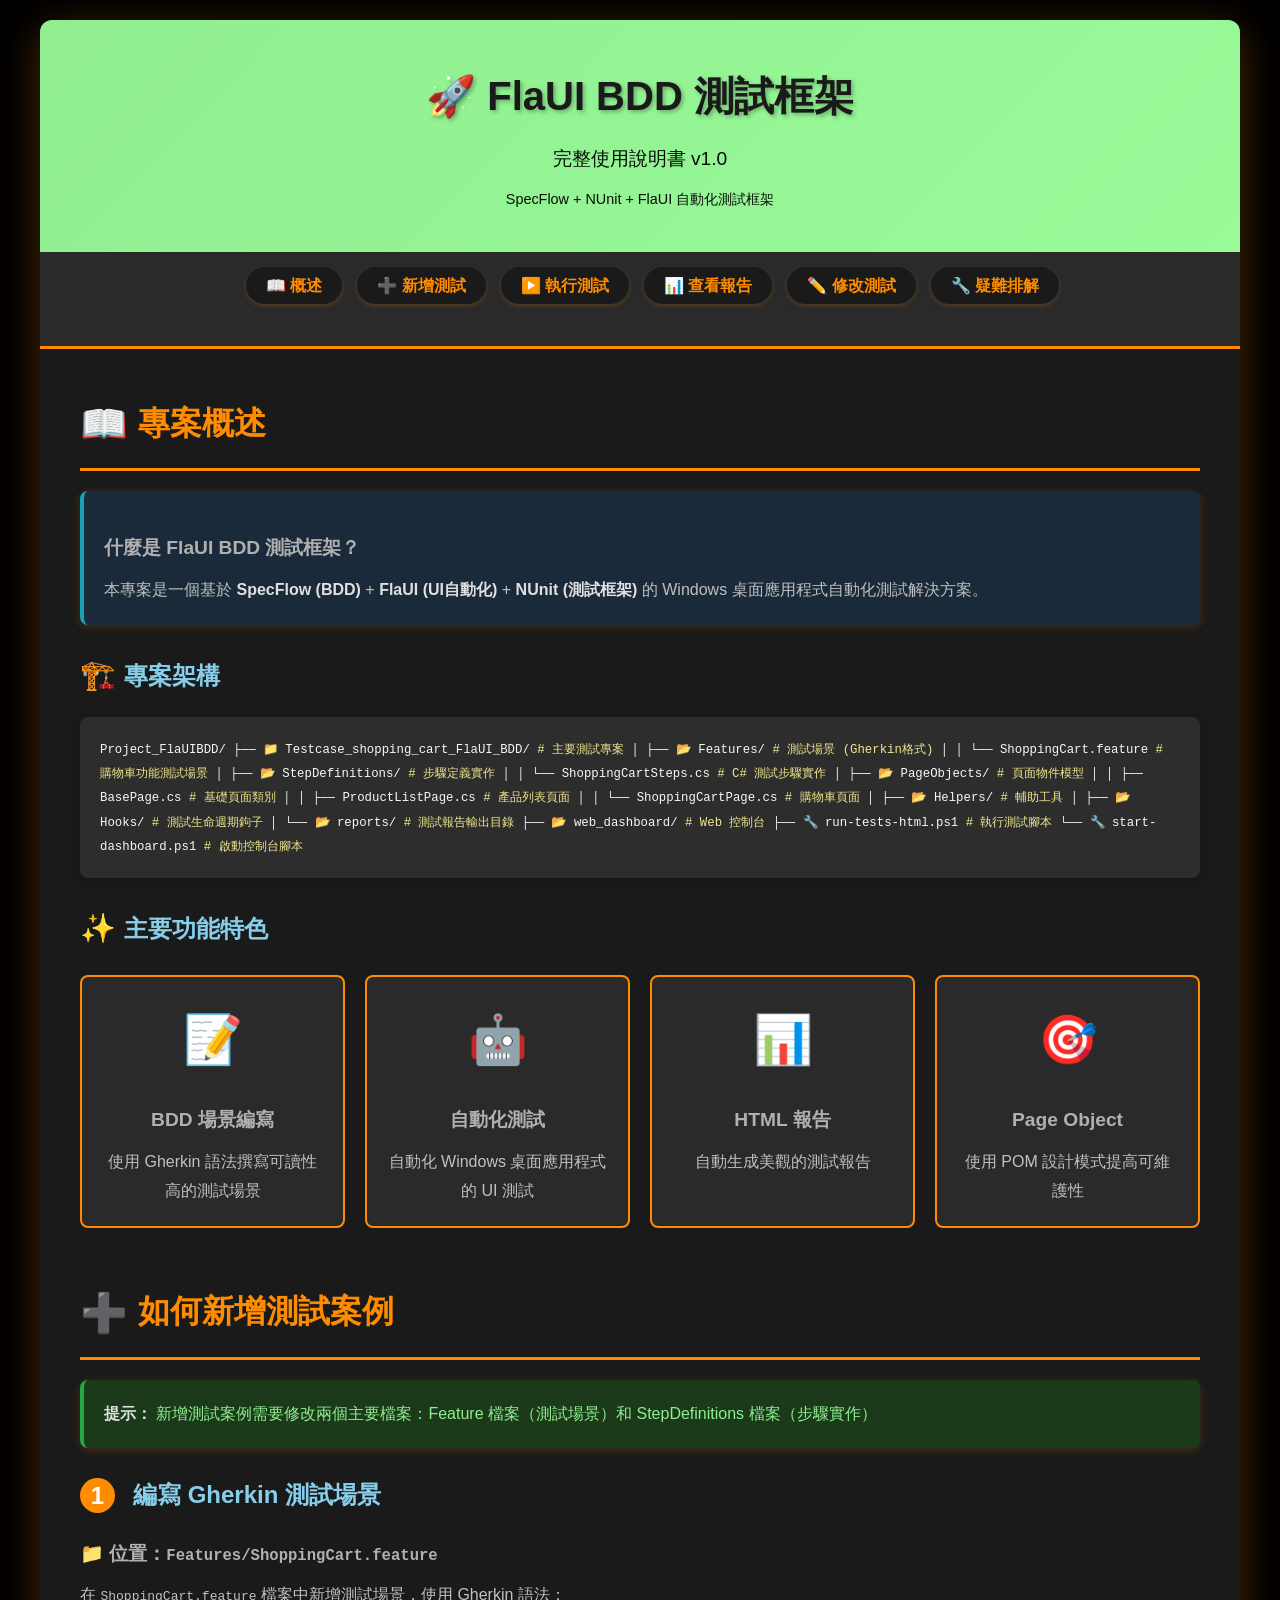
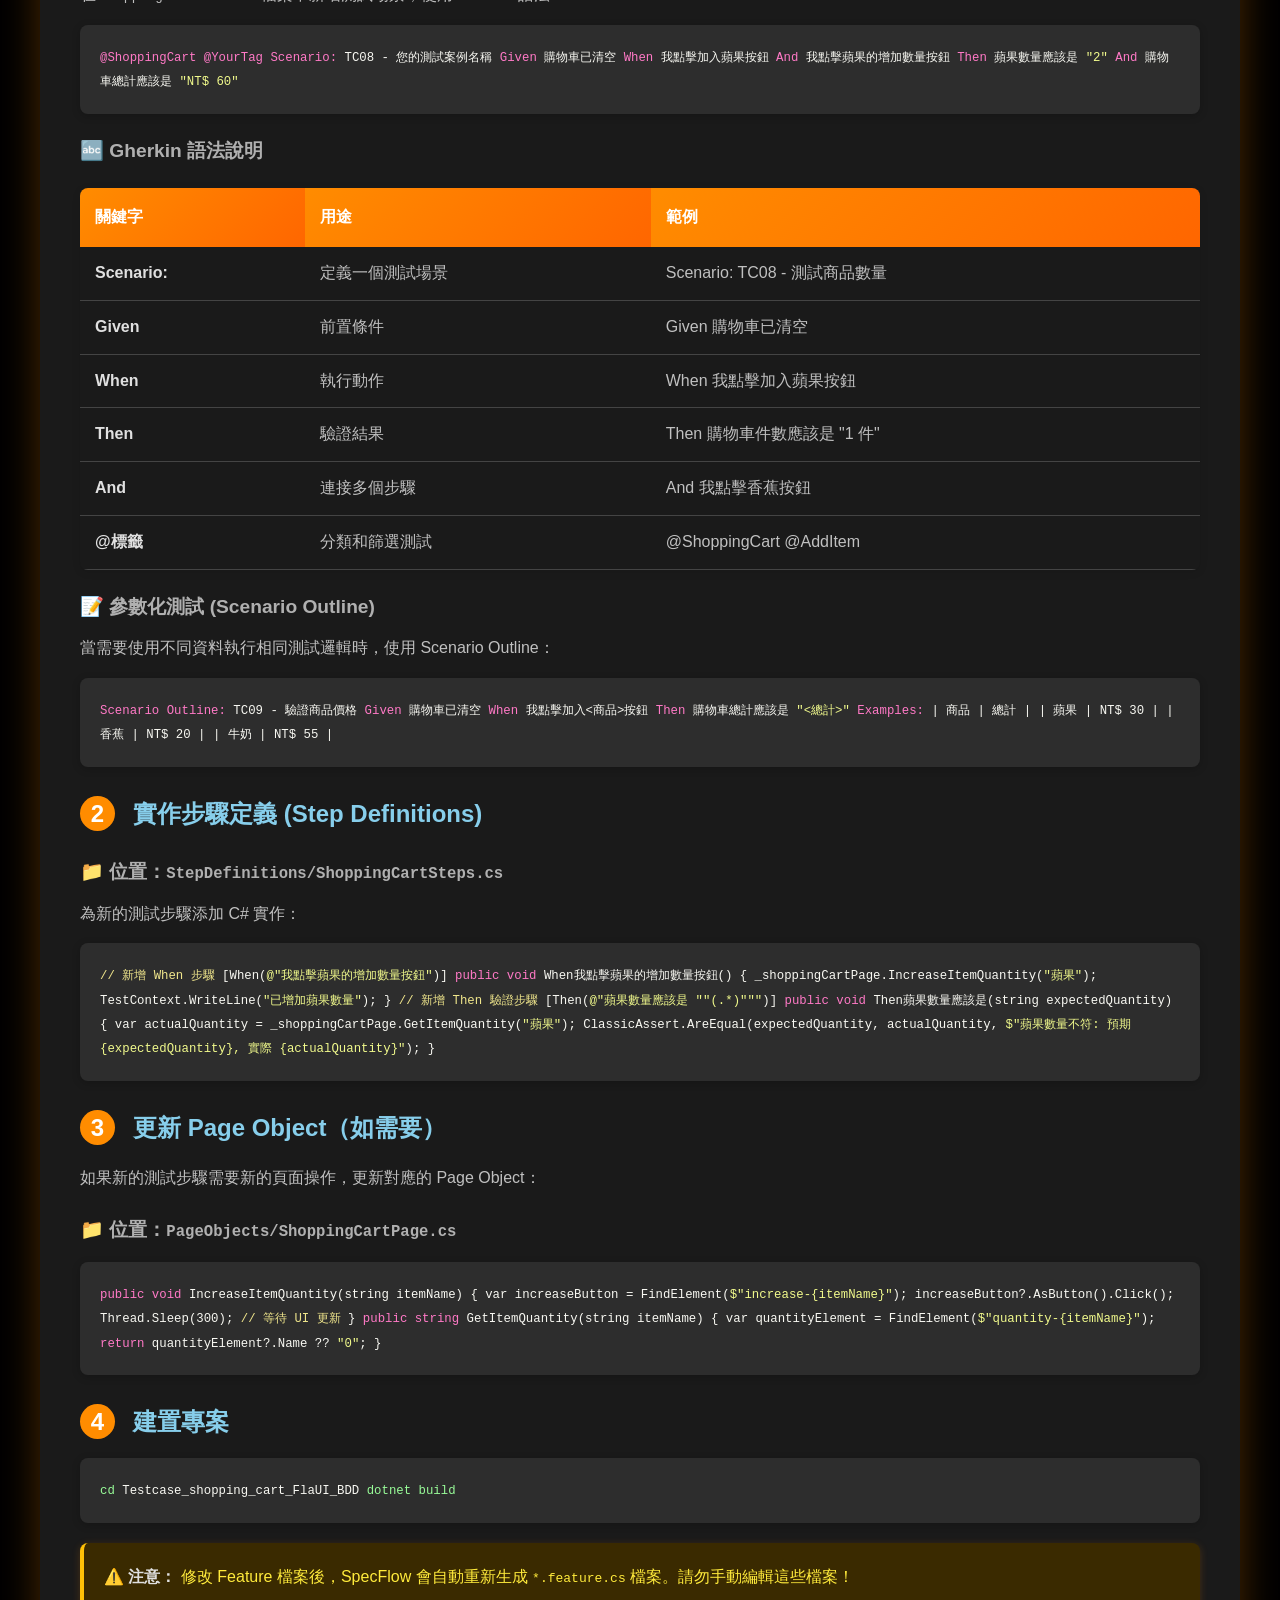
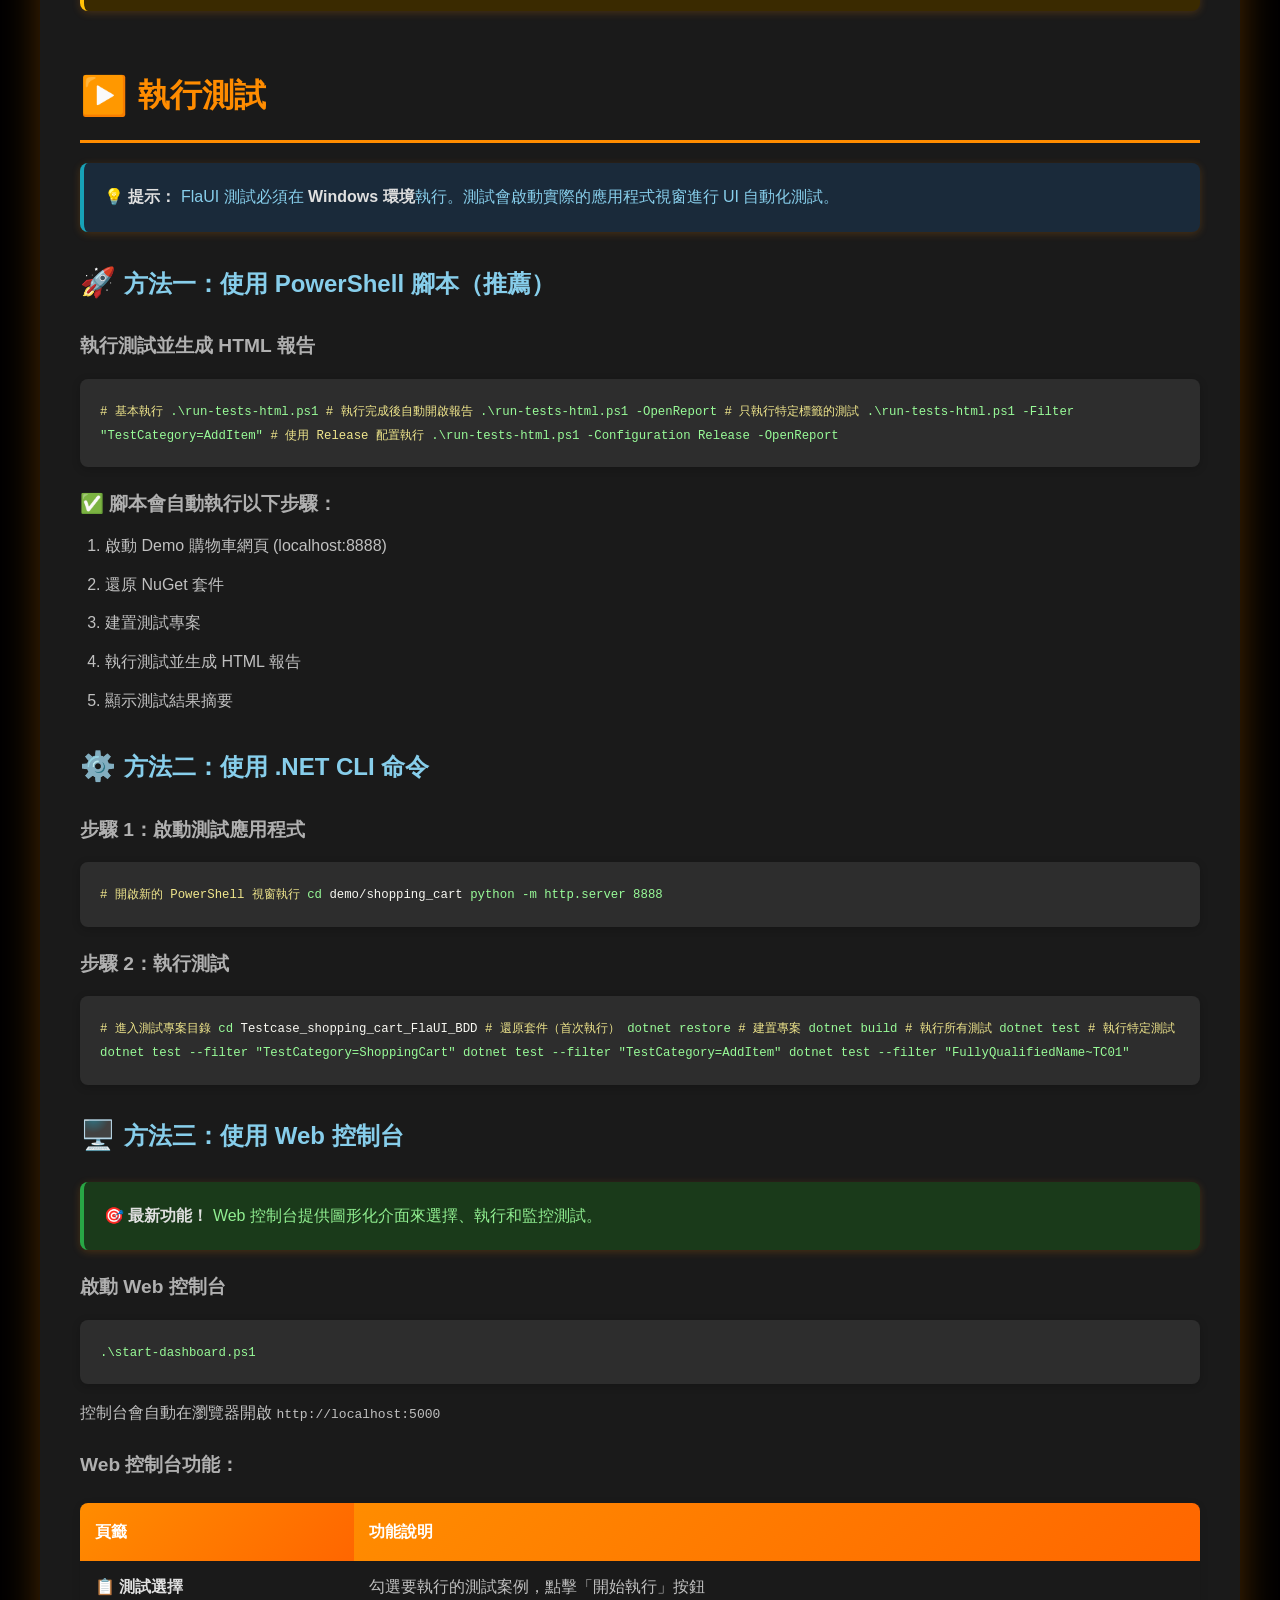
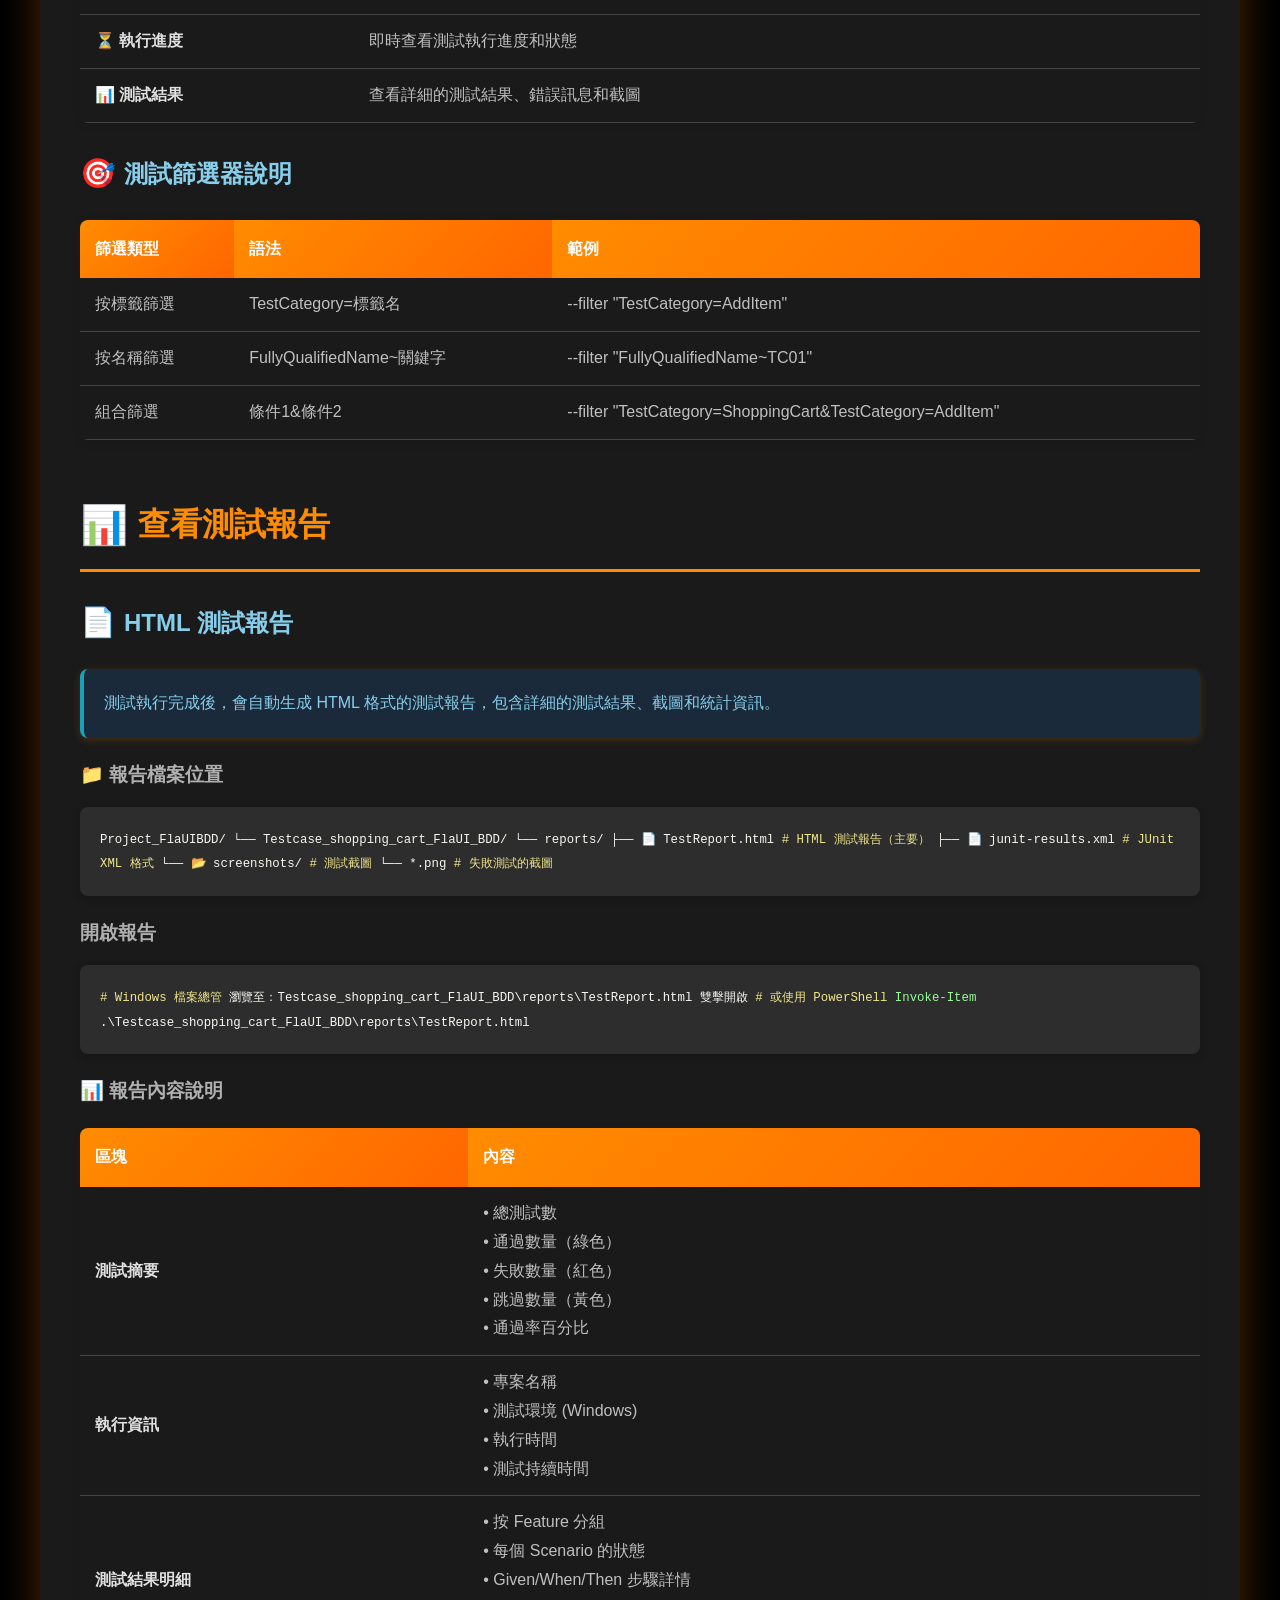
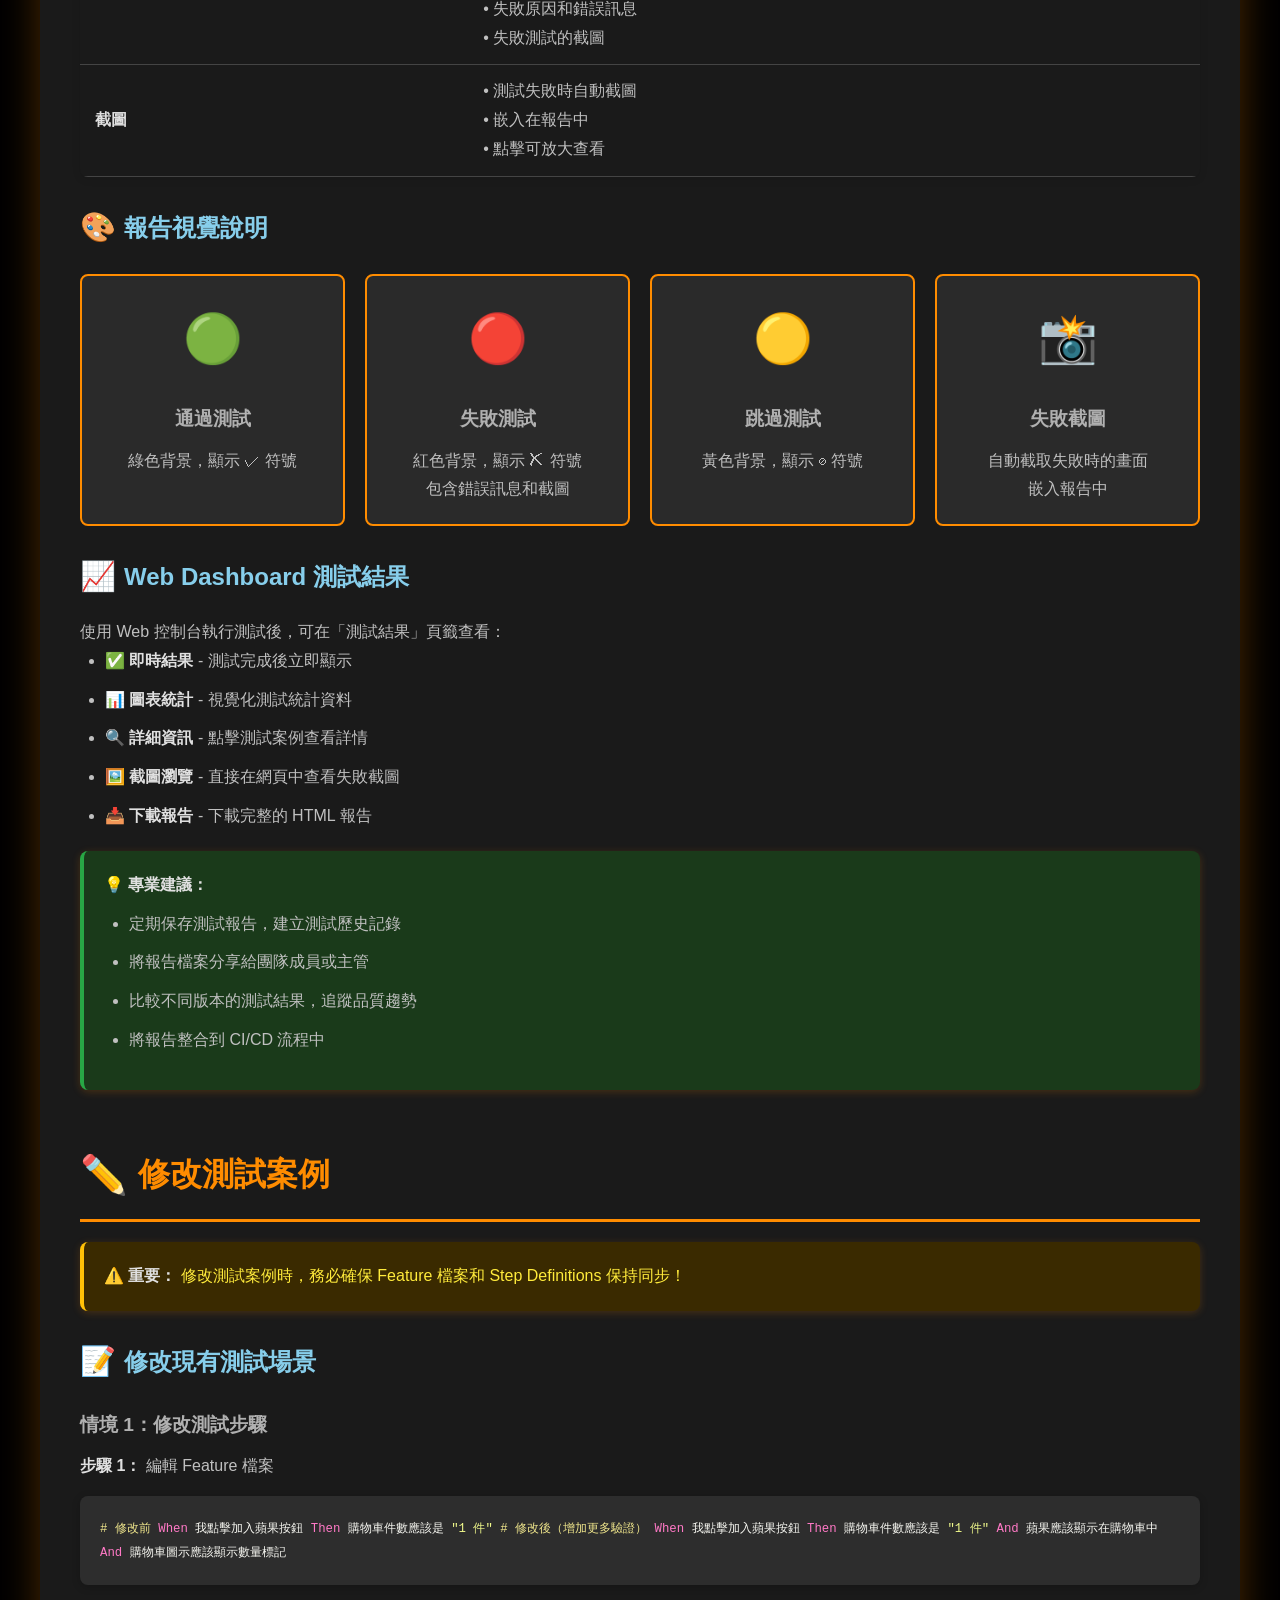
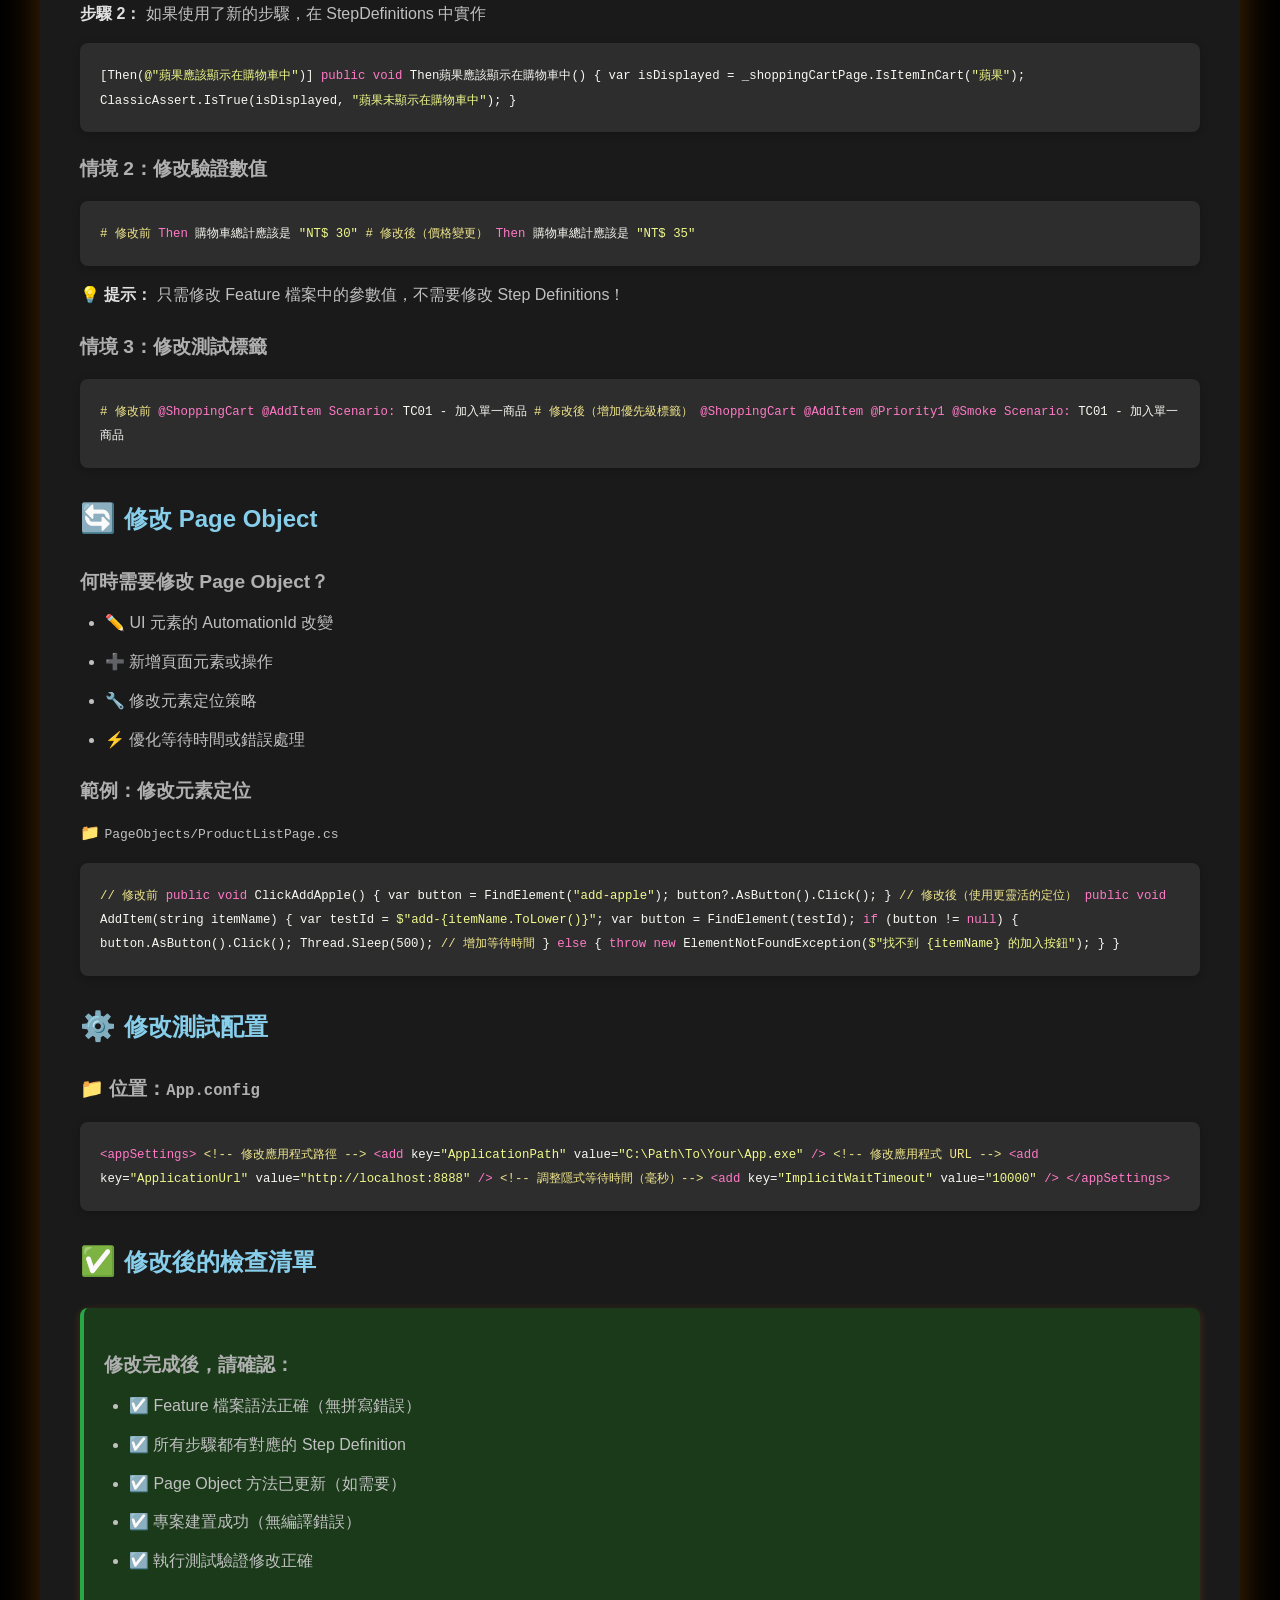
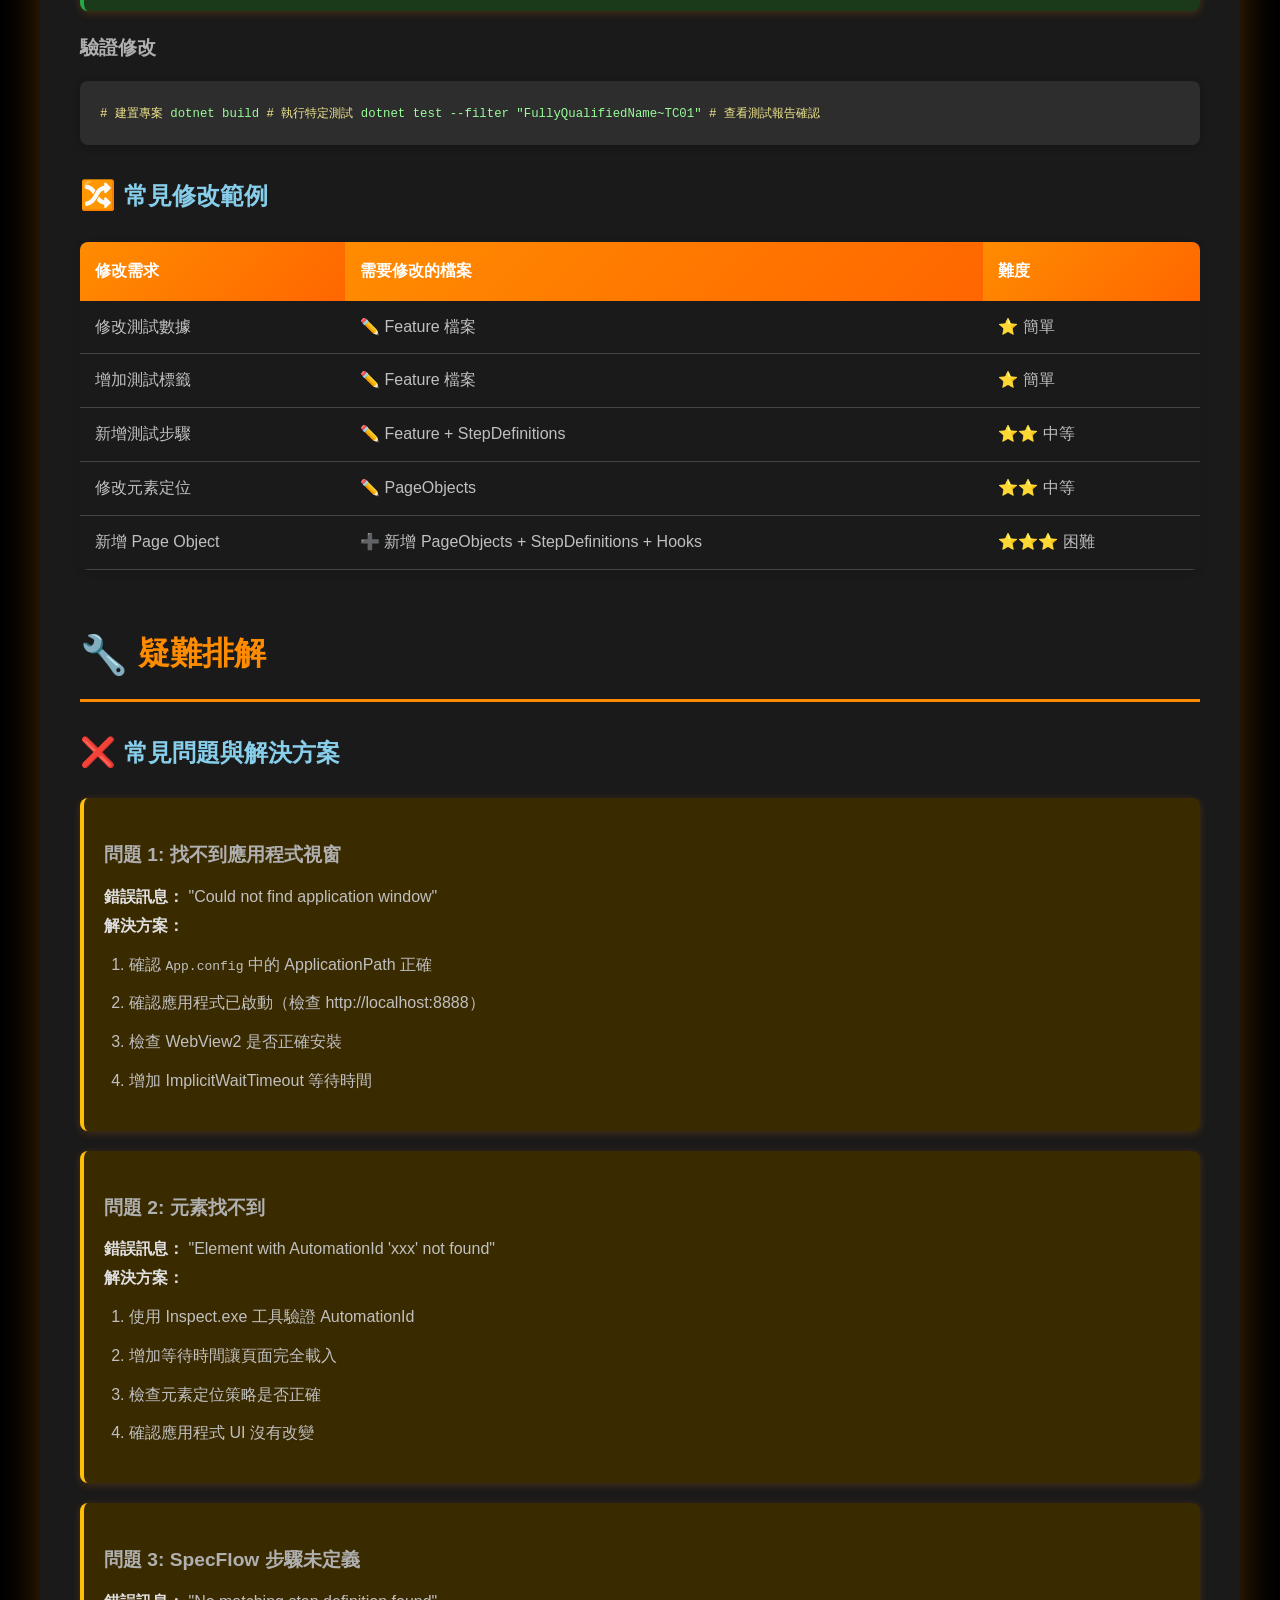
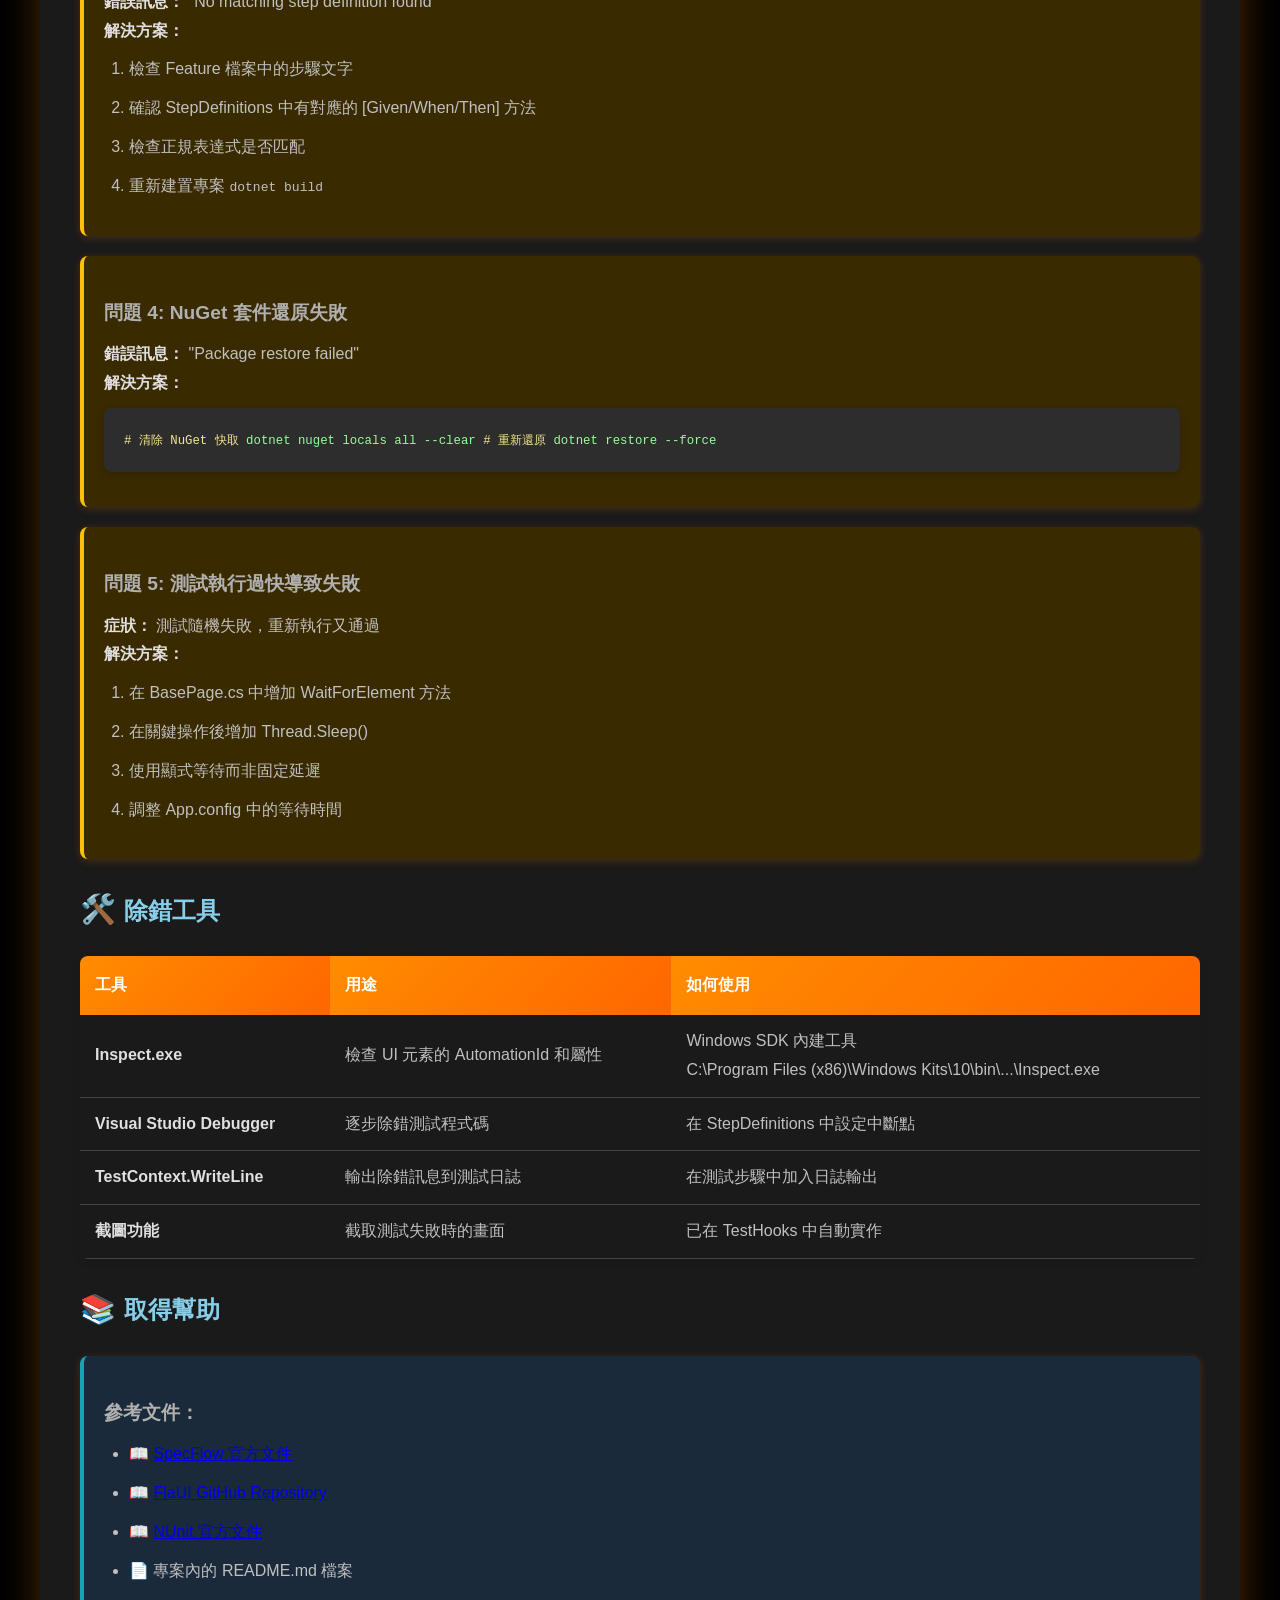
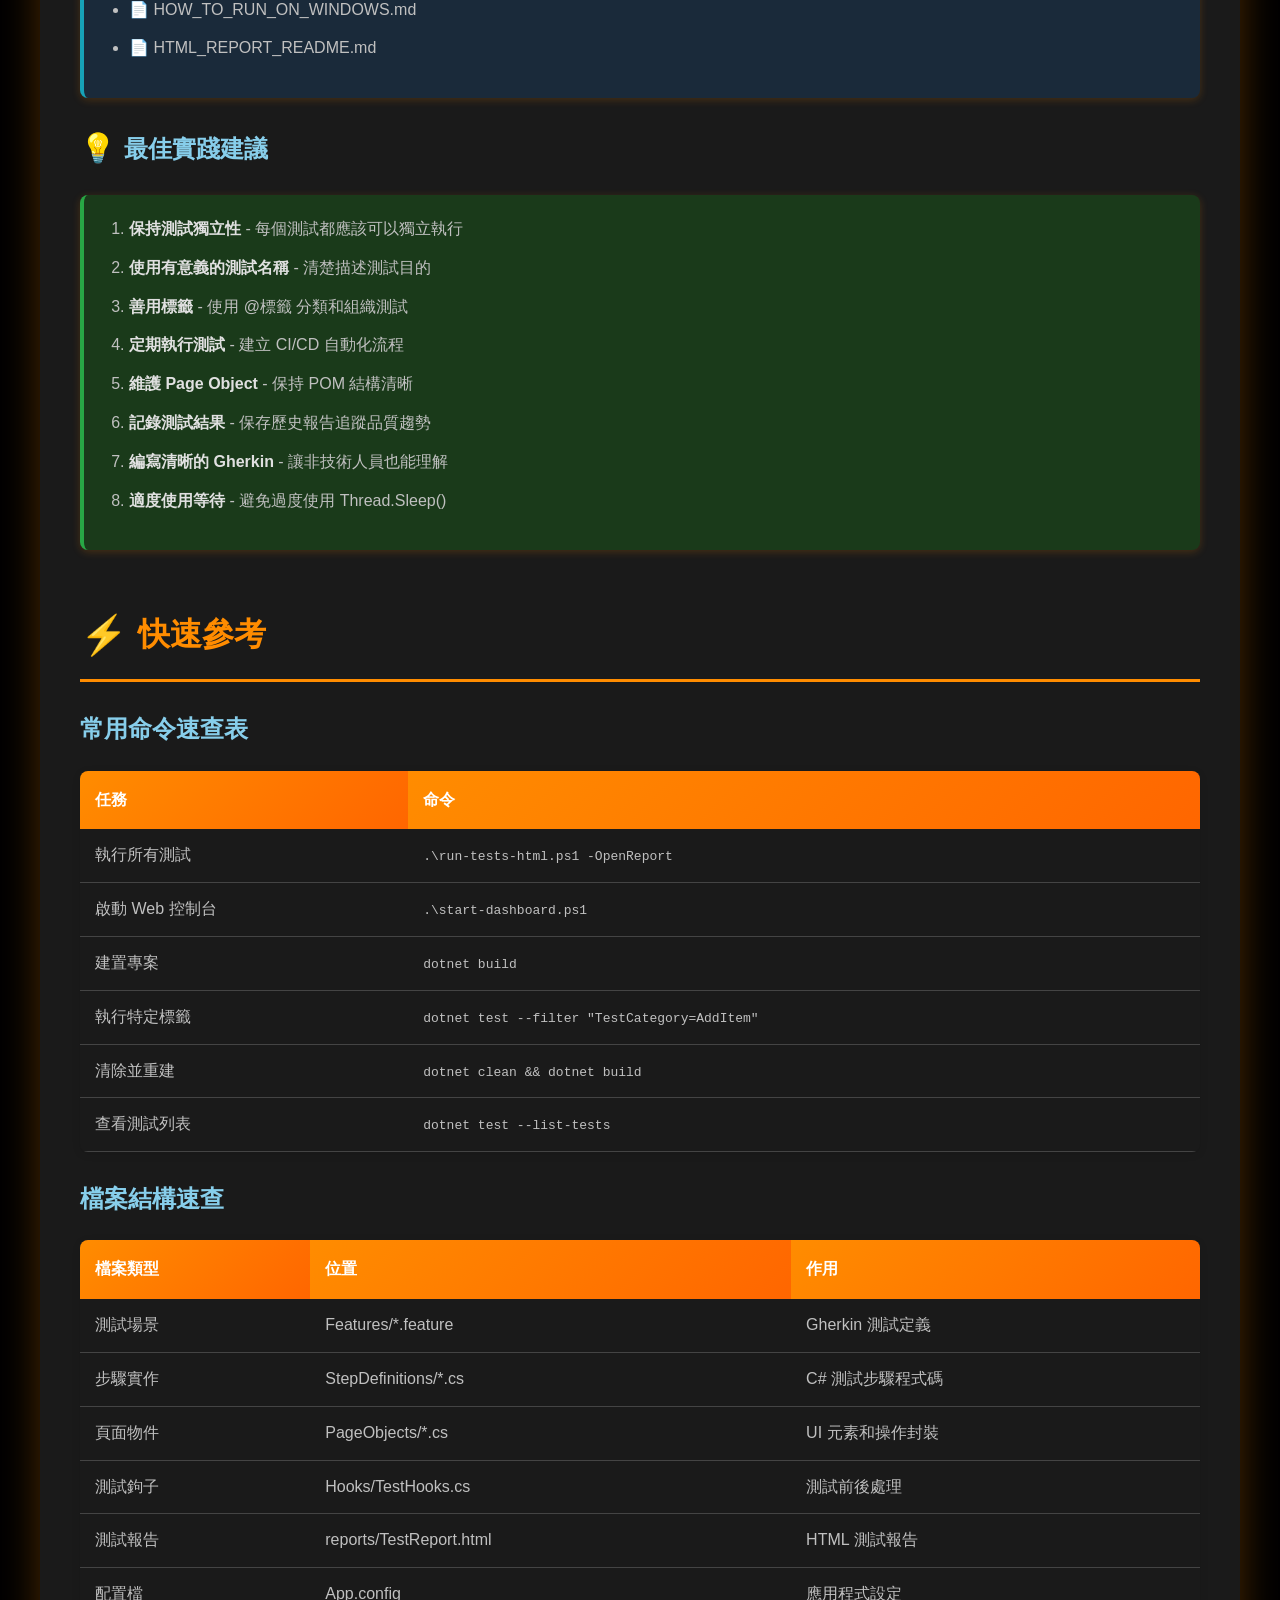
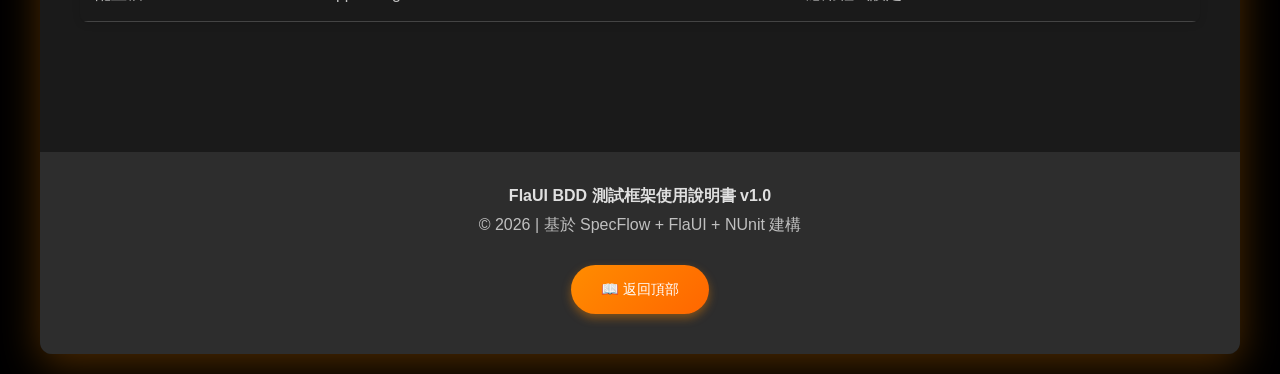
==== commit 3fe25f6b: "更新使用說明書配色方案：黑色背景搭配柔和色彩，提升可讀性" ====
--- a/Project_FlaUIBDD/使用說明書.html
+++ b/Project_FlaUIBDD/使用說明書.html
@@ -15,23 +15,23 @@
         body {
             font-family: 'Microsoft JhengHei', 'Segoe UI', Arial, sans-serif;
             line-height: 1.8;
-            color: #333;
-            background: linear-gradient(135deg, #667eea 0%, #764ba2 100%);
+            color: #d0d0d0;
+            background: #000000;
             padding: 20px;
         }
 
         .container {
             max-width: 1200px;
             margin: 0 auto;
-            background: white;
+            background: #1a1a1a;
             border-radius: 12px;
-            box-shadow: 0 10px 40px rgba(0, 0, 0, 0.2);
+            box-shadow: 0 10px 40px rgba(255, 140, 0, 0.3);
             overflow: hidden;
         }
 
         header {
-            background: linear-gradient(135deg, #667eea 0%, #764ba2 100%);
-            color: white;
+            background: linear-gradient(135deg, #90ee90 0%, #98fb98 100%);
+            color: #1a1a1a;
             padding: 40px;
             text-align: center;
         }
@@ -48,9 +48,9 @@
         }
 
         nav {
-            background: #f8f9fa;
+            background: #2a2a2a;
             padding: 20px;
-            border-bottom: 3px solid #667eea;
+            border-bottom: 3px solid #ff8c00;
             position: sticky;
             top: 0;
             z-index: 100;
@@ -66,20 +66,20 @@
 
         nav a {
             text-decoration: none;
-            color: #667eea;
+            color: #ff8c00;
             padding: 10px 20px;
             border-radius: 25px;
-            background: white;
+            background: #1a1a1a;
             transition: all 0.3s;
             font-weight: 600;
-            box-shadow: 0 2px 5px rgba(0, 0, 0, 0.1);
+            box-shadow: 0 2px 5px rgba(255, 140, 0, 0.2);
         }
 
         nav a:hover {
-            background: #667eea;
+            background: #ff8c00;
             color: white;
             transform: translateY(-2px);
-            box-shadow: 0 4px 10px rgba(102, 126, 234, 0.3);
+            box-shadow: 0 4px 10px rgba(255, 140, 0, 0.5);
         }
 
         .content {
@@ -92,18 +92,18 @@
         }
 
         h2 {
-            color: #667eea;
+            color: #ff8c00;
             font-size: 2em;
             margin-bottom: 20px;
             padding-bottom: 10px;
-            border-bottom: 3px solid #667eea;
+            border-bottom: 3px solid #ff8c00;
             display: flex;
             align-items: center;
             gap: 10px;
         }
 
         h3 {
-            color: #764ba2;
+            color: #87ceeb;
             font-size: 1.5em;
             margin: 25px 0 15px 0;
             display: flex;
@@ -112,7 +112,7 @@
         }
 
         h4 {
-            color: #555;
+            color: #b0b0b0;
             font-size: 1.2em;
             margin: 20px 0 10px 0;
         }
@@ -122,30 +122,30 @@
         }
 
         .card {
-            background: #f8f9fa;
-            border-left: 4px solid #667eea;
+            background: #2a2a2a;
+            border-left: 4px solid #ff8c00;
             padding: 20px;
             margin: 20px 0;
             border-radius: 8px;
-            box-shadow: 0 2px 8px rgba(0, 0, 0, 0.1);
+            box-shadow: 0 2px 8px rgba(255, 140, 0, 0.2);
         }
 
         .warning {
-            background: #fff3cd;
+            background: #3a2a00;
             border-left-color: #ffc107;
-            color: #856404;
+            color: #ffeb3b;
         }
 
         .success {
-            background: #d4edda;
+            background: #1a3a1a;
             border-left-color: #28a745;
-            color: #155724;
+            color: #90ee90;
         }
 
         .info {
-            background: #d1ecf1;
+            background: #1a2a3a;
             border-left-color: #17a2b8;
-            color: #0c5460;
+            color: #87ceeb;
         }
 
         .code-block {
@@ -166,11 +166,11 @@
         }
 
         .command {
-            color: #50fa7b;
+            color: #98fb98;
         }
 
         .comment {
-            color: #6272a4;
+            color: #f0e68c;
         }
 
         .string {
@@ -191,7 +191,7 @@
         }
 
         th {
-            background: linear-gradient(135deg, #667eea 0%, #764ba2 100%);
+            background: linear-gradient(135deg, #ff8c00 0%, #ff6600 100%);
             color: white;
             padding: 15px;
             text-align: left;
@@ -200,18 +200,19 @@
 
         td {
             padding: 12px 15px;
-            border-bottom: 1px solid #ddd;
+            border-bottom: 1px solid #444;
+            color: #c0c0c0;
         }
 
         tr:hover {
-            background: #f8f9fa;
+            background: #2a2a2a;
         }
 
         .step-number {
             display: inline-block;
             width: 35px;
             height: 35px;
-            background: #667eea;
+            background: #ff8c00;
             color: white;
             border-radius: 50%;
             text-align: center;
@@ -221,10 +222,11 @@
         }
 
         .highlight {
-            background: linear-gradient(120deg, #84fab0 0%, #8fd3f4 100%);
+            background: linear-gradient(120deg, #ff8c00 0%, #ff6600 100%);
             padding: 2px 8px;
             border-radius: 4px;
             font-weight: 600;
+            color: white;
         }
 
         ul,
@@ -235,6 +237,15 @@
 
         li {
             margin-bottom: 10px;
+            color: #c0c0c0;
+        }
+
+        p {
+            color: #c0c0c0;
+        }
+
+        strong {
+            color: #e0e0e0;
         }
 
         .feature-grid {
@@ -245,8 +256,8 @@
         }
 
         .feature-box {
-            background: white;
-            border: 2px solid #667eea;
+            background: #2a2a2a;
+            border: 2px solid #ff8c00;
             border-radius: 8px;
             padding: 20px;
             text-align: center;
@@ -255,7 +266,7 @@
 
         .feature-box:hover {
             transform: translateY(-5px);
-            box-shadow: 0 5px 15px rgba(102, 126, 234, 0.3);
+            box-shadow: 0 5px 15px rgba(255, 140, 0, 0.5);
         }
 
         .feature-box .emoji {
@@ -274,18 +285,18 @@
         .btn {
             display: inline-block;
             padding: 12px 30px;
-            background: linear-gradient(135deg, #667eea 0%, #764ba2 100%);
+            background: linear-gradient(135deg, #ff8c00 0%, #ff6600 100%);
             color: white;
             text-decoration: none;
             border-radius: 25px;
             margin: 10px 5px;
             transition: all 0.3s;
-            box-shadow: 0 4px 10px rgba(102, 126, 234, 0.3);
+            box-shadow: 0 4px 10px rgba(255, 140, 0, 0.4);
         }
 
         .btn:hover {
             transform: translateY(-2px);
-            box-shadow: 0 6px 15px rgba(102, 126, 234, 0.5);
+            box-shadow: 0 6px 15px rgba(255, 140, 0, 0.7);
         }
 
         @media print {
@@ -323,8 +334,8 @@
     <div class="container">
         <header>
             <h1>🚀 FlaUI BDD 測試框架</h1>
-            <p>完整使用說明書 v1.0</p>
-            <p style="font-size: 0.9em; margin-top: 10px;">SpecFlow + NUnit + FlaUI 自動化測試框架</p>
+            <p style="color: #000000;">完整使用說明書 v1.0</p>
+            <p style="font-size: 0.9em; margin-top: 10px; color: #000000;">SpecFlow + NUnit + FlaUI 自動化測試框架</p>
         </header>
 
         <nav>
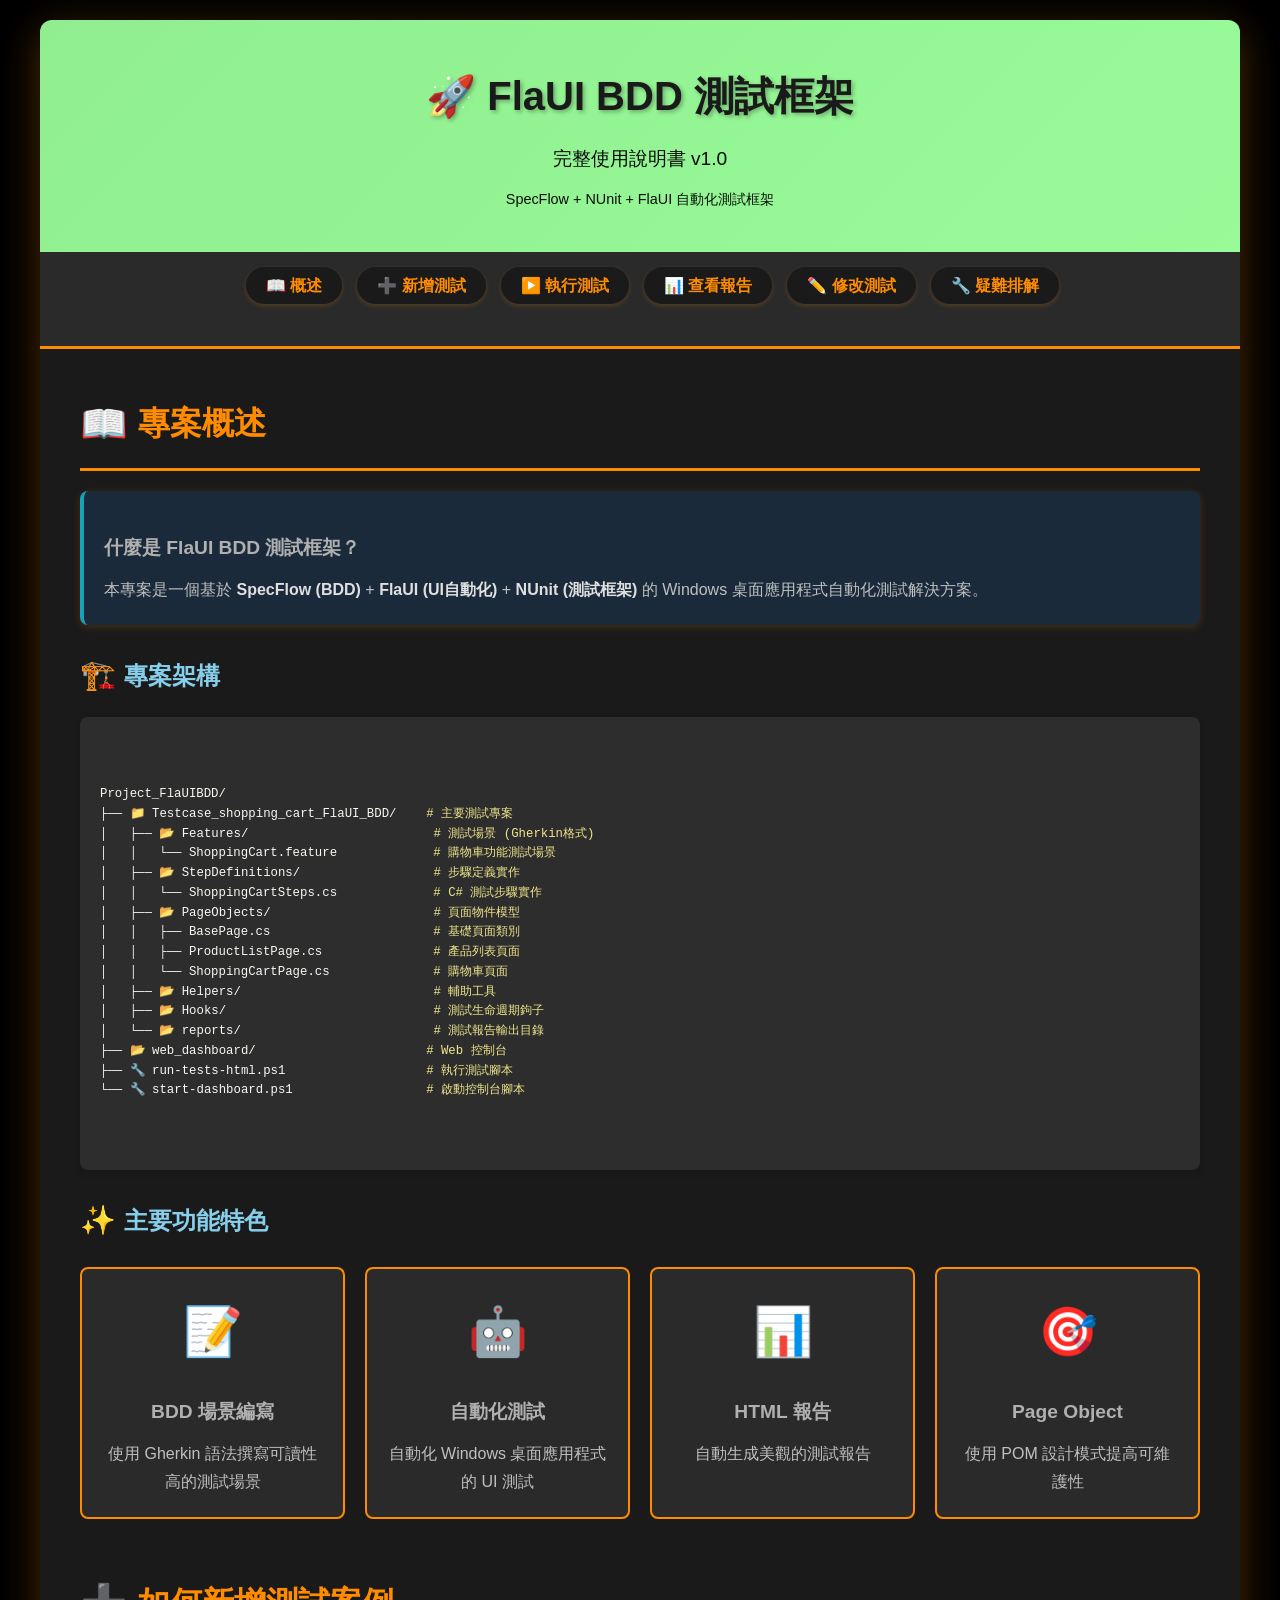
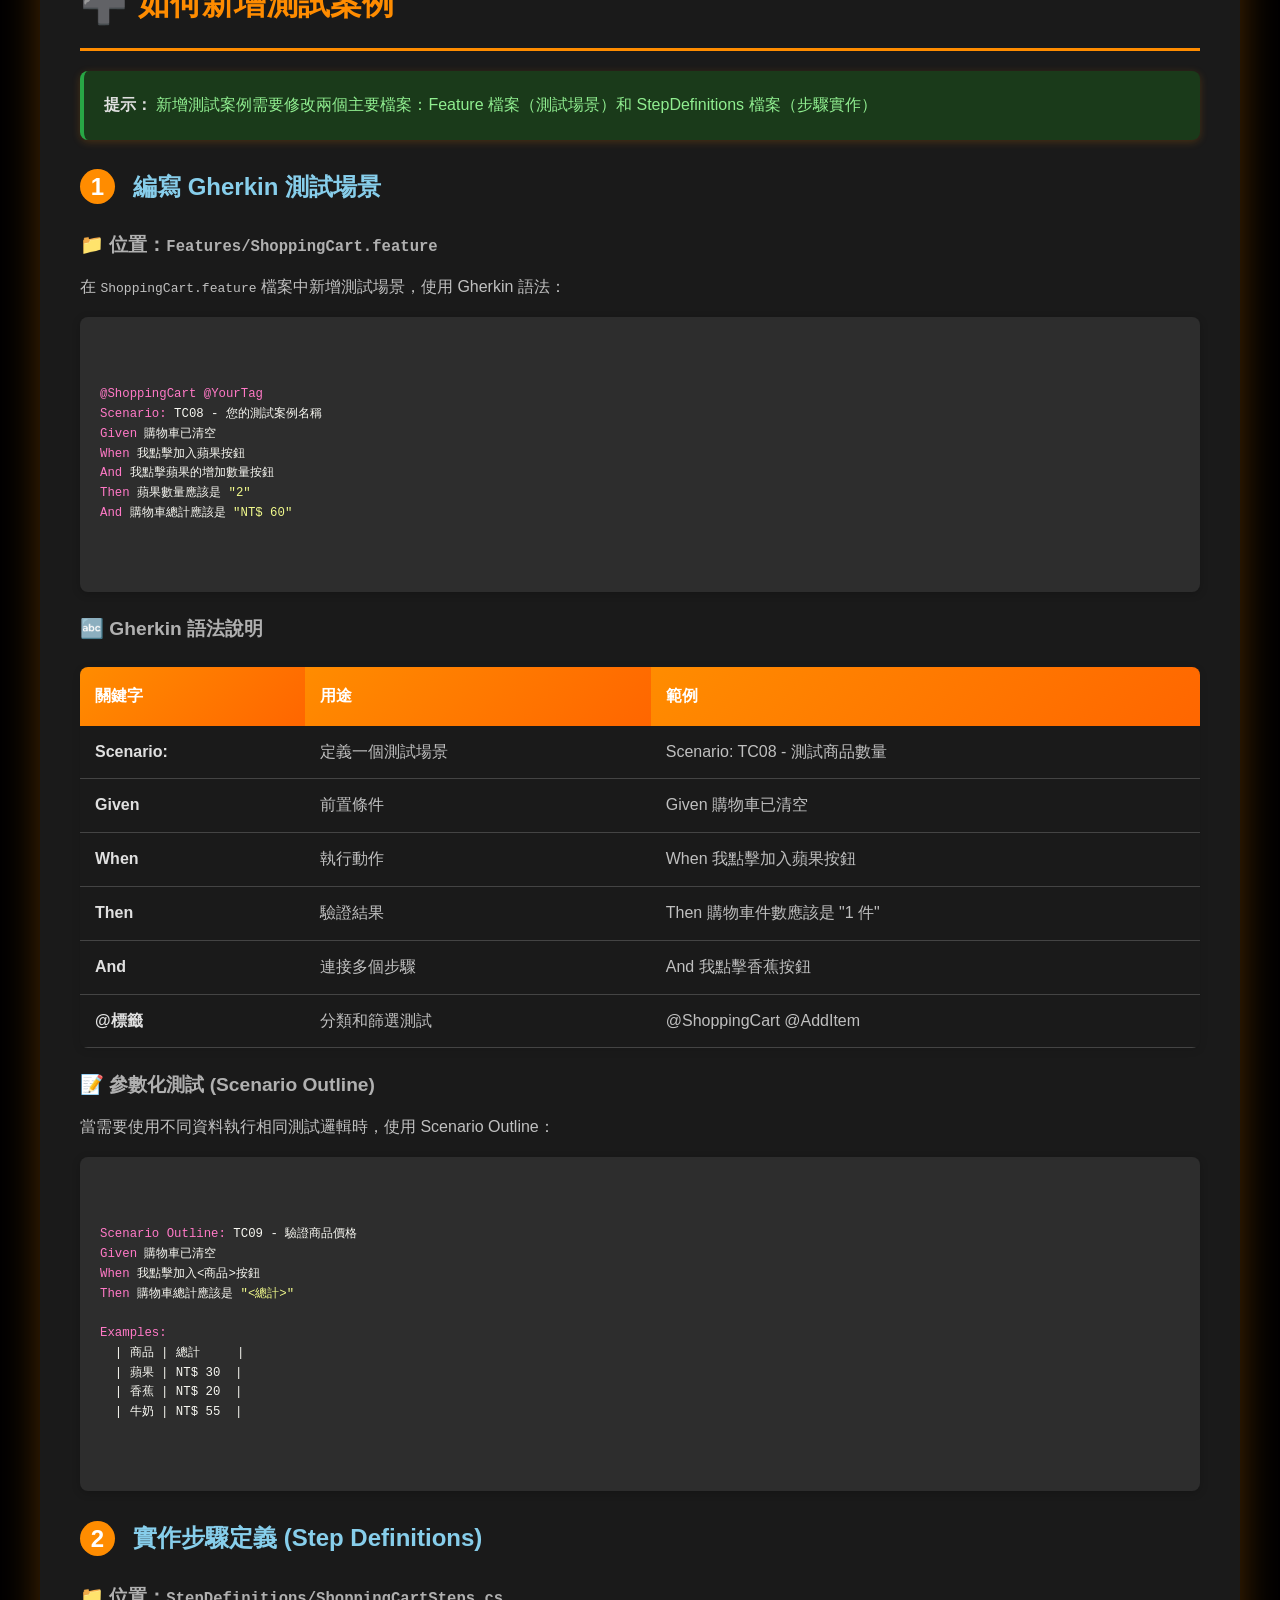
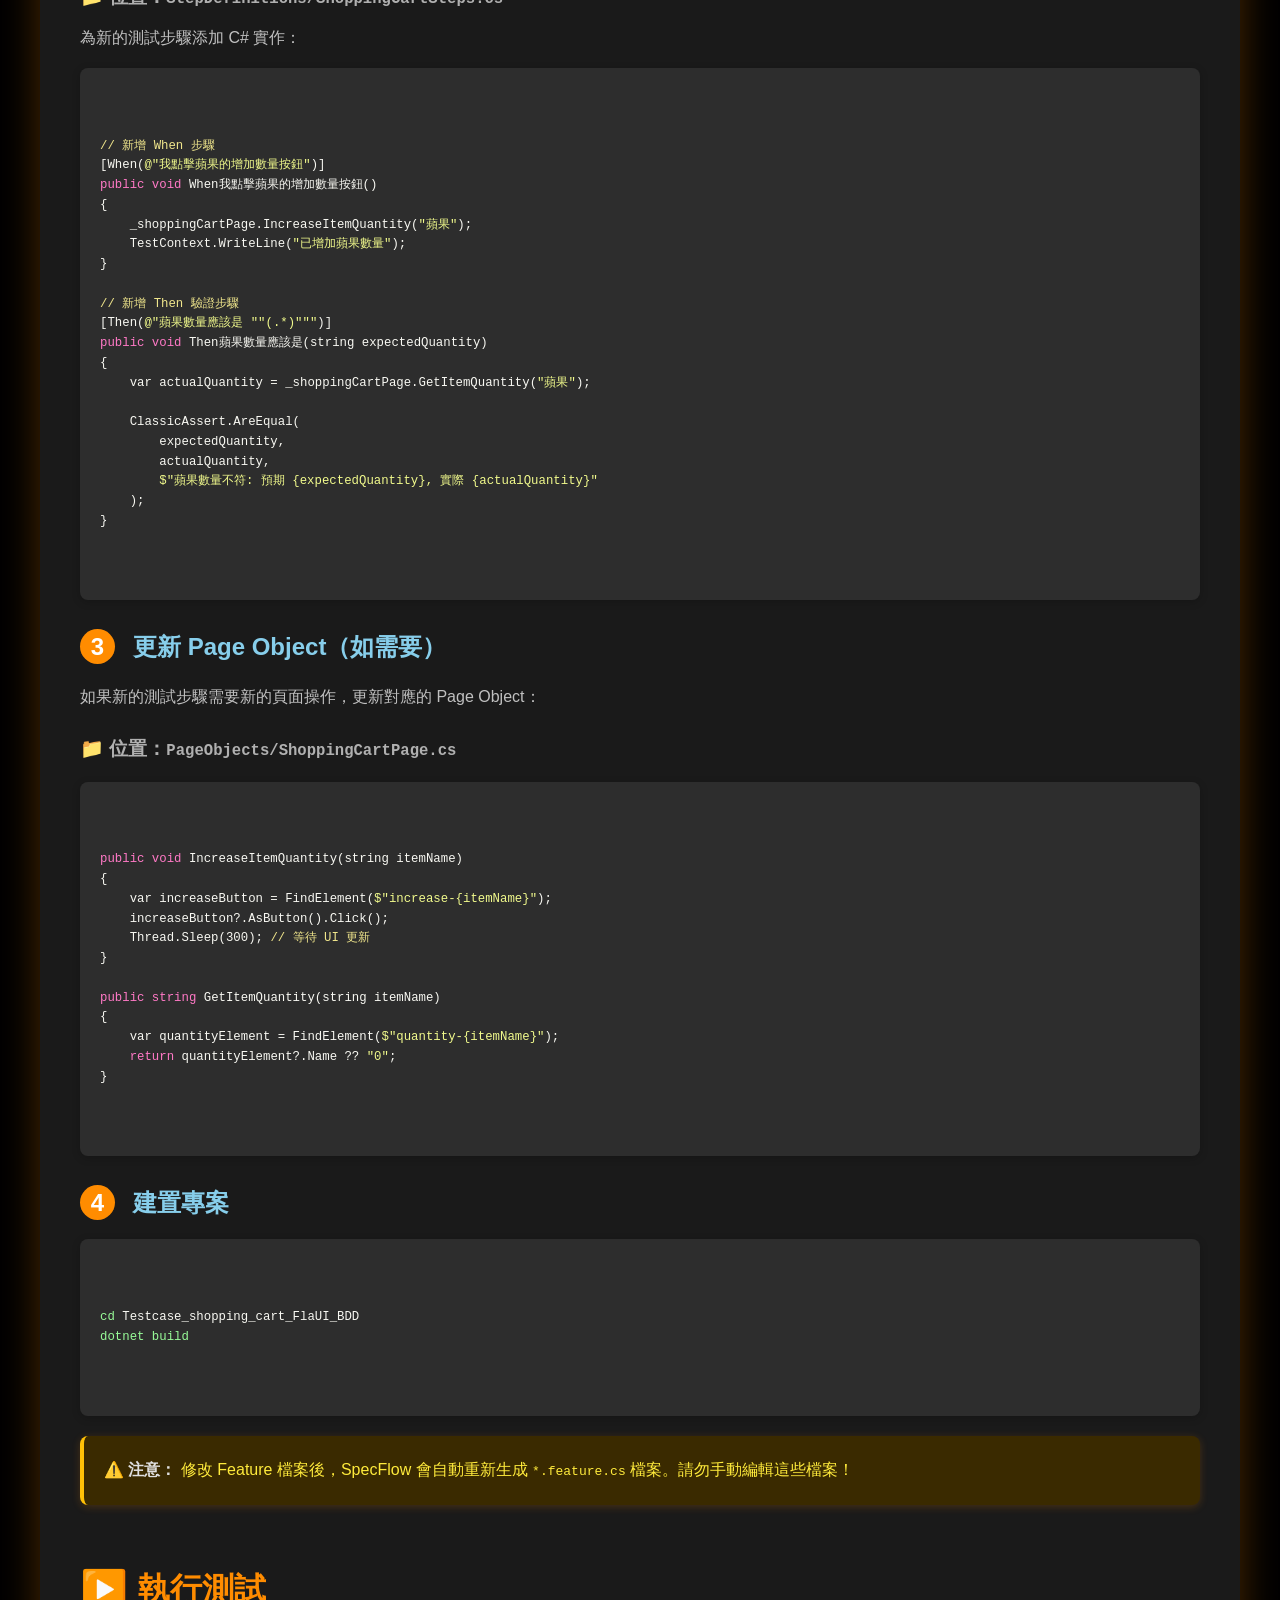
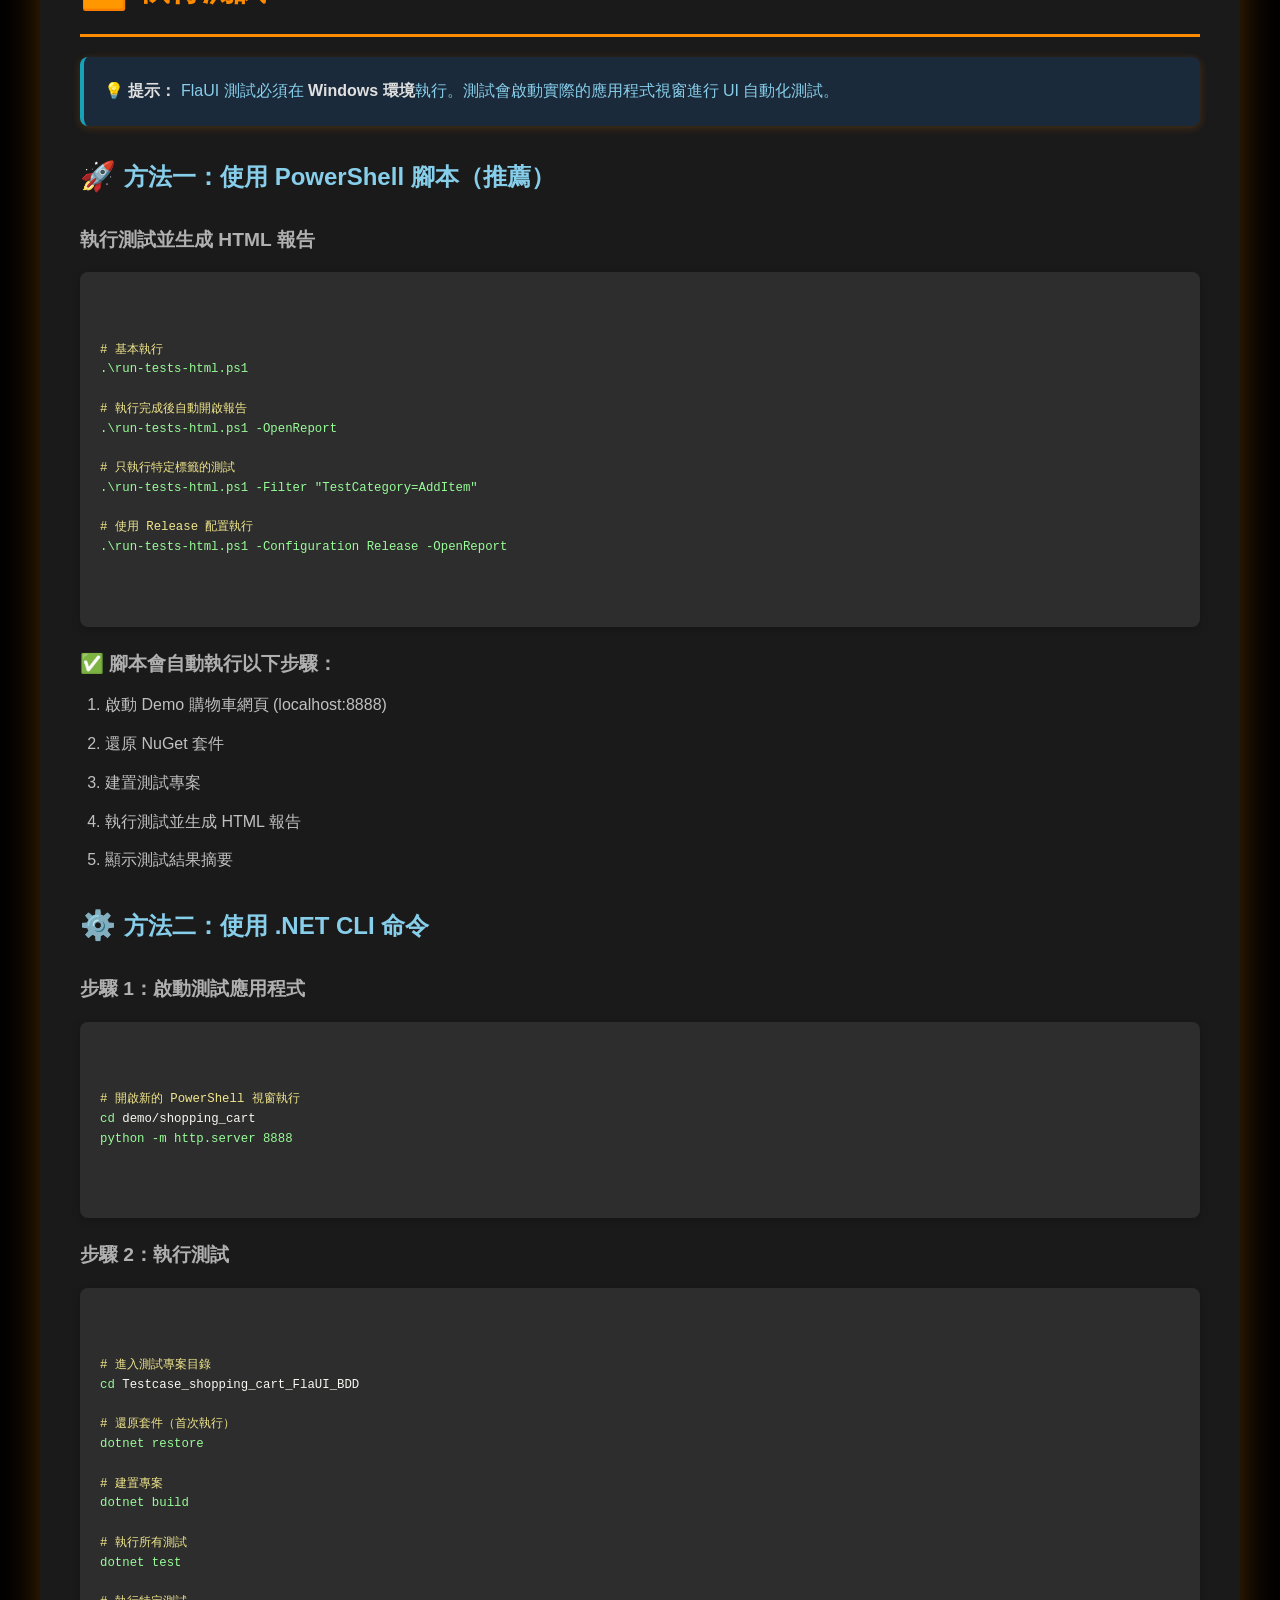
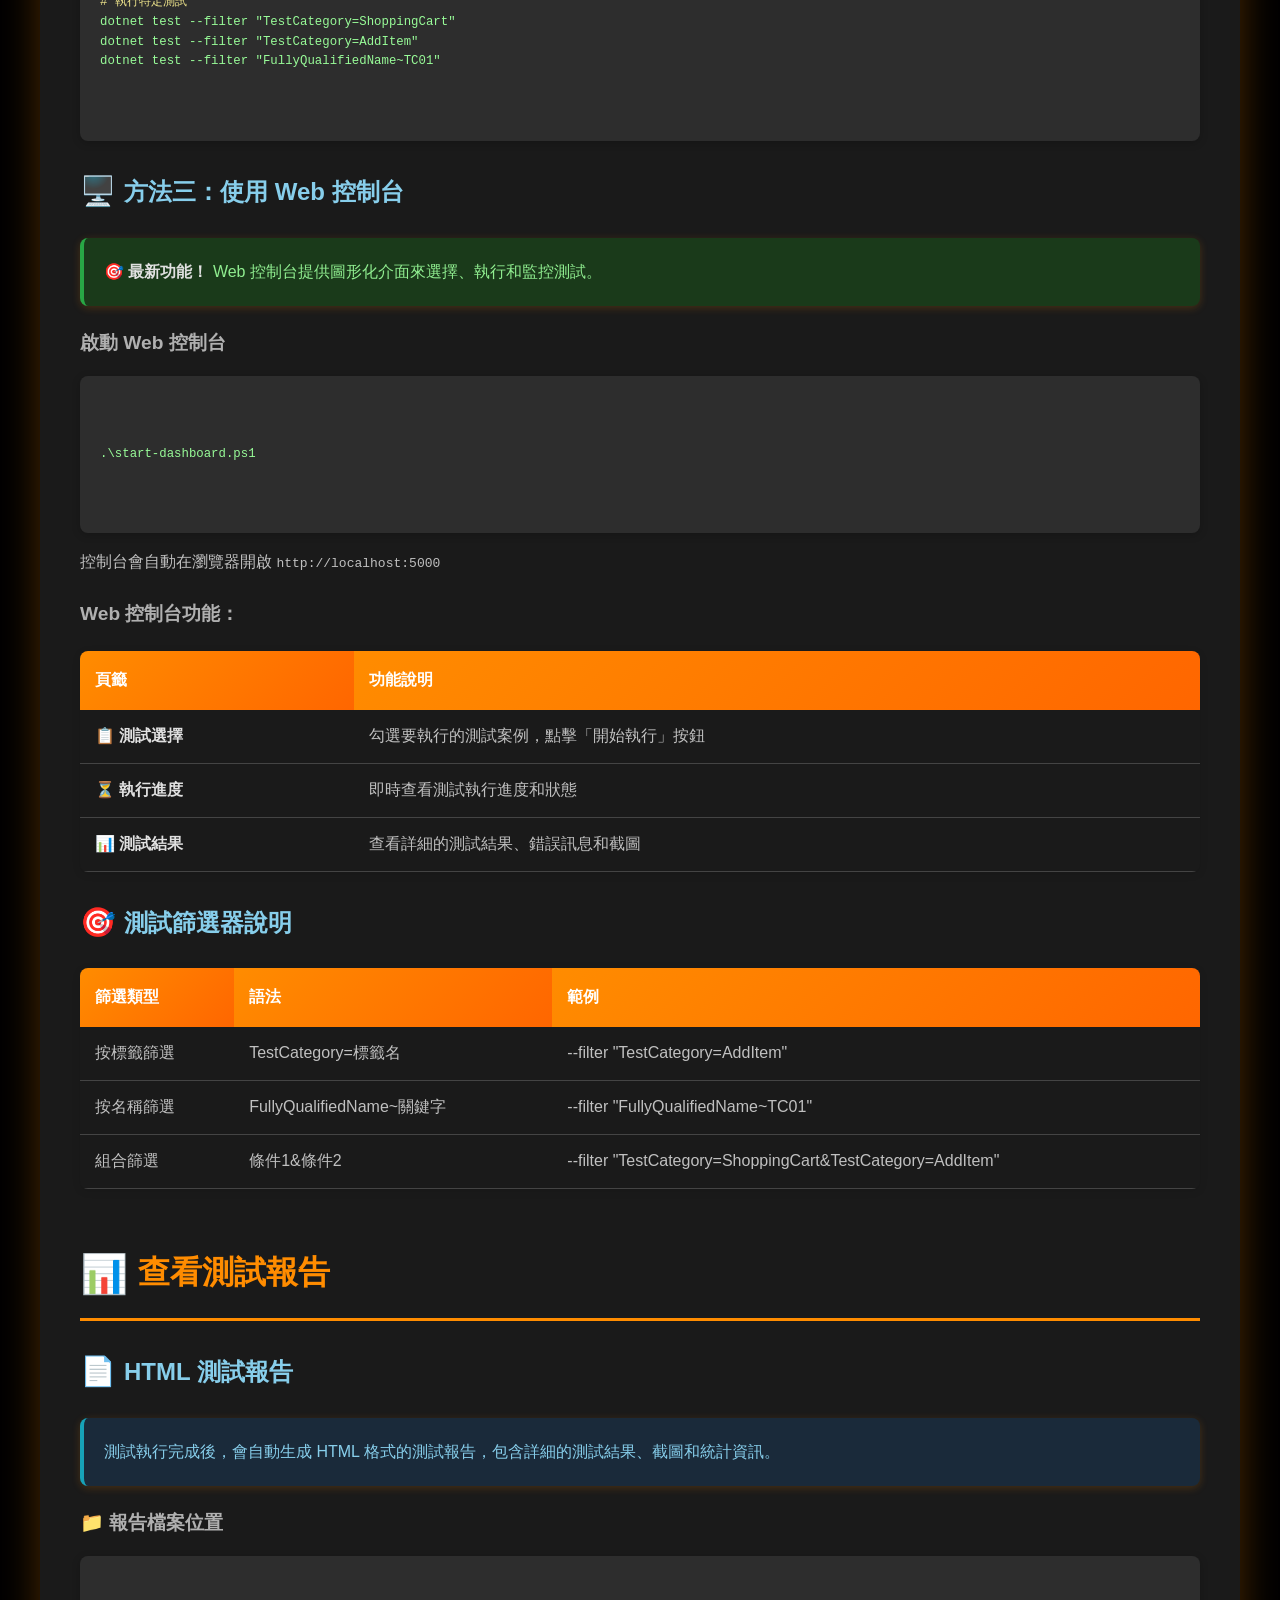
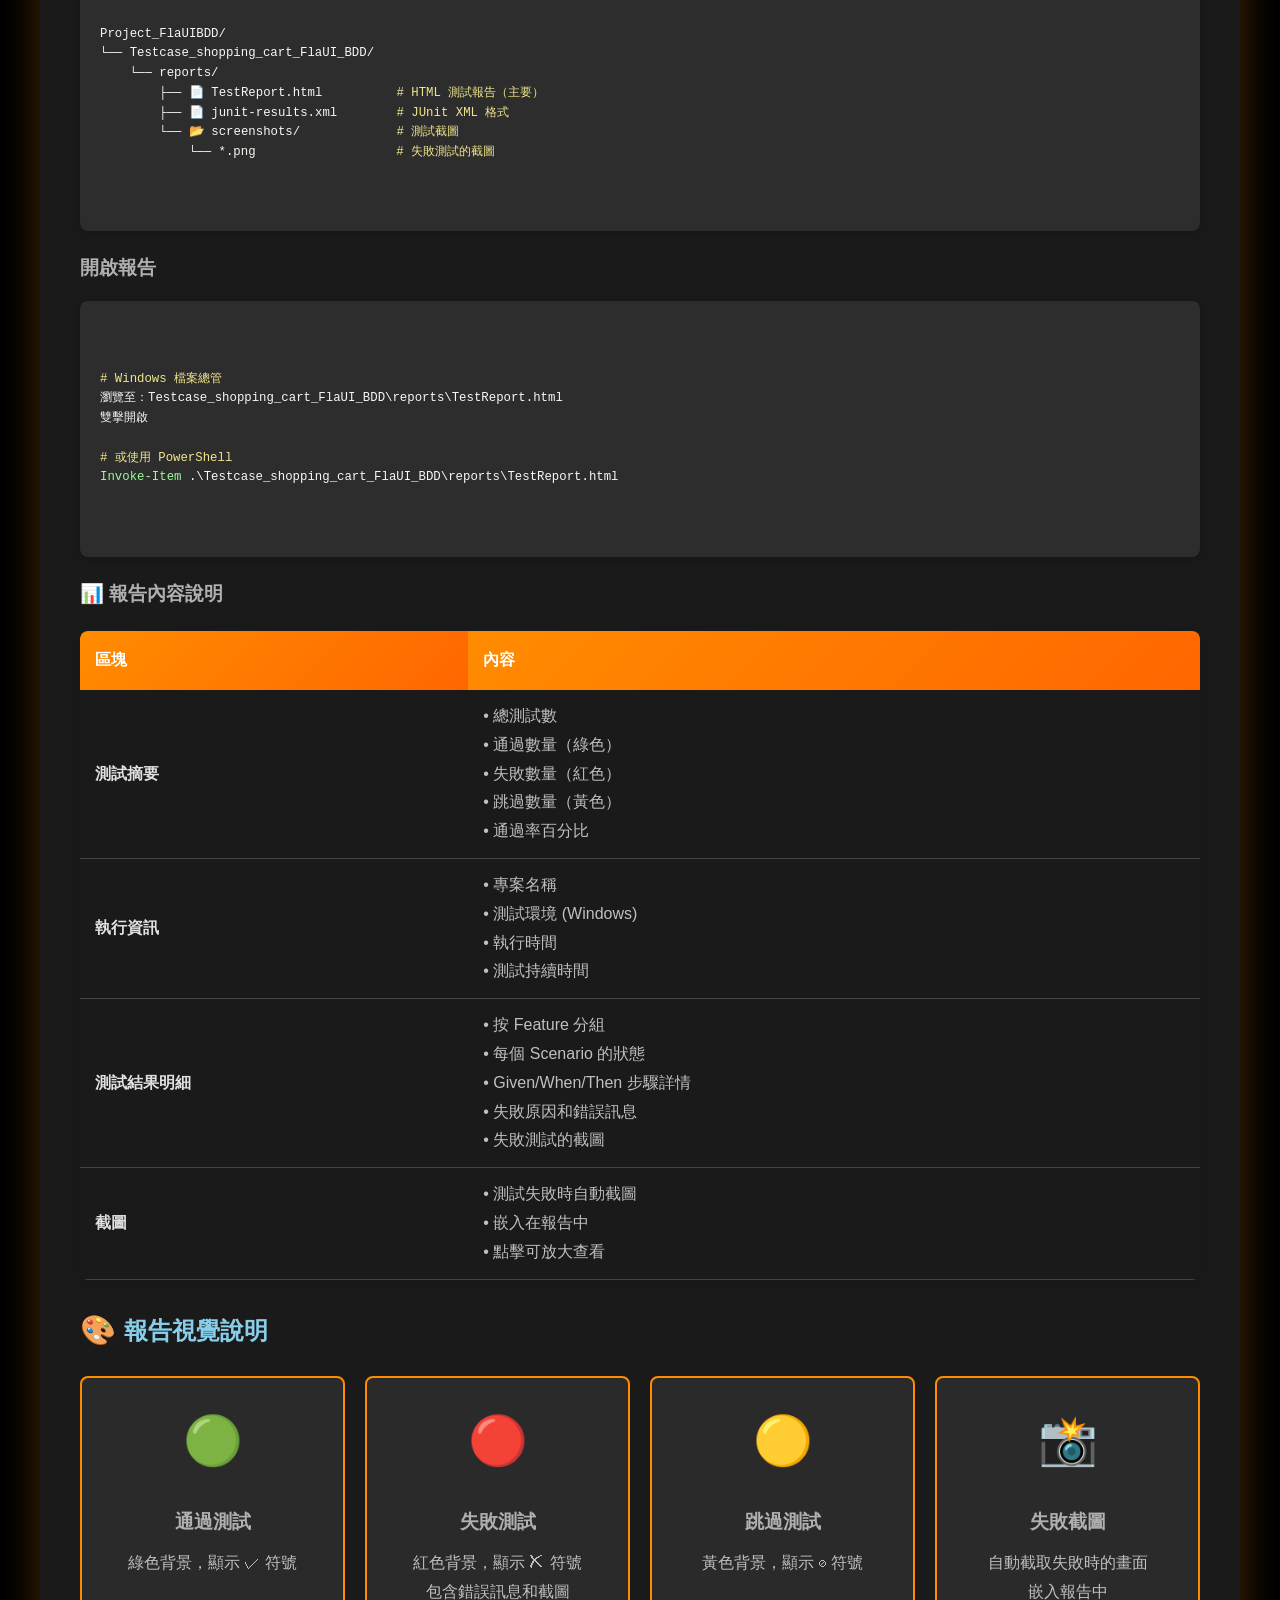
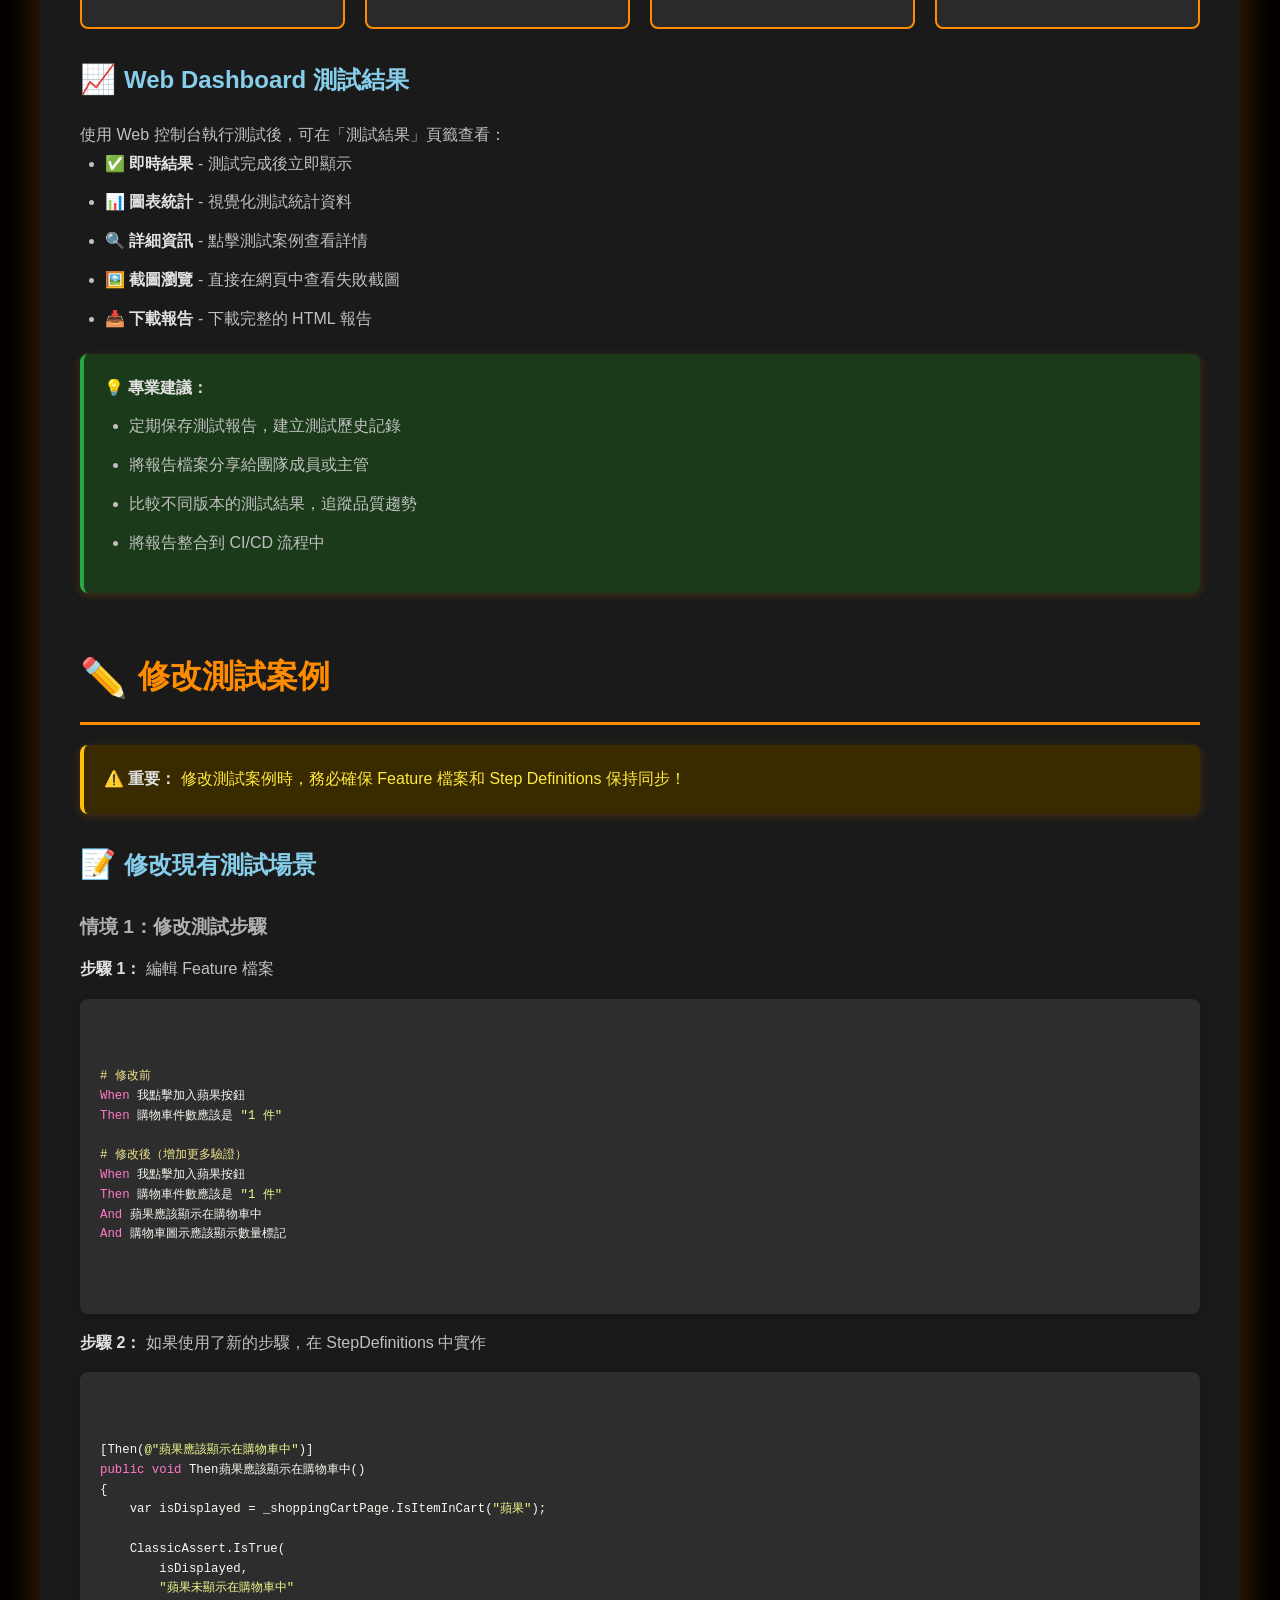
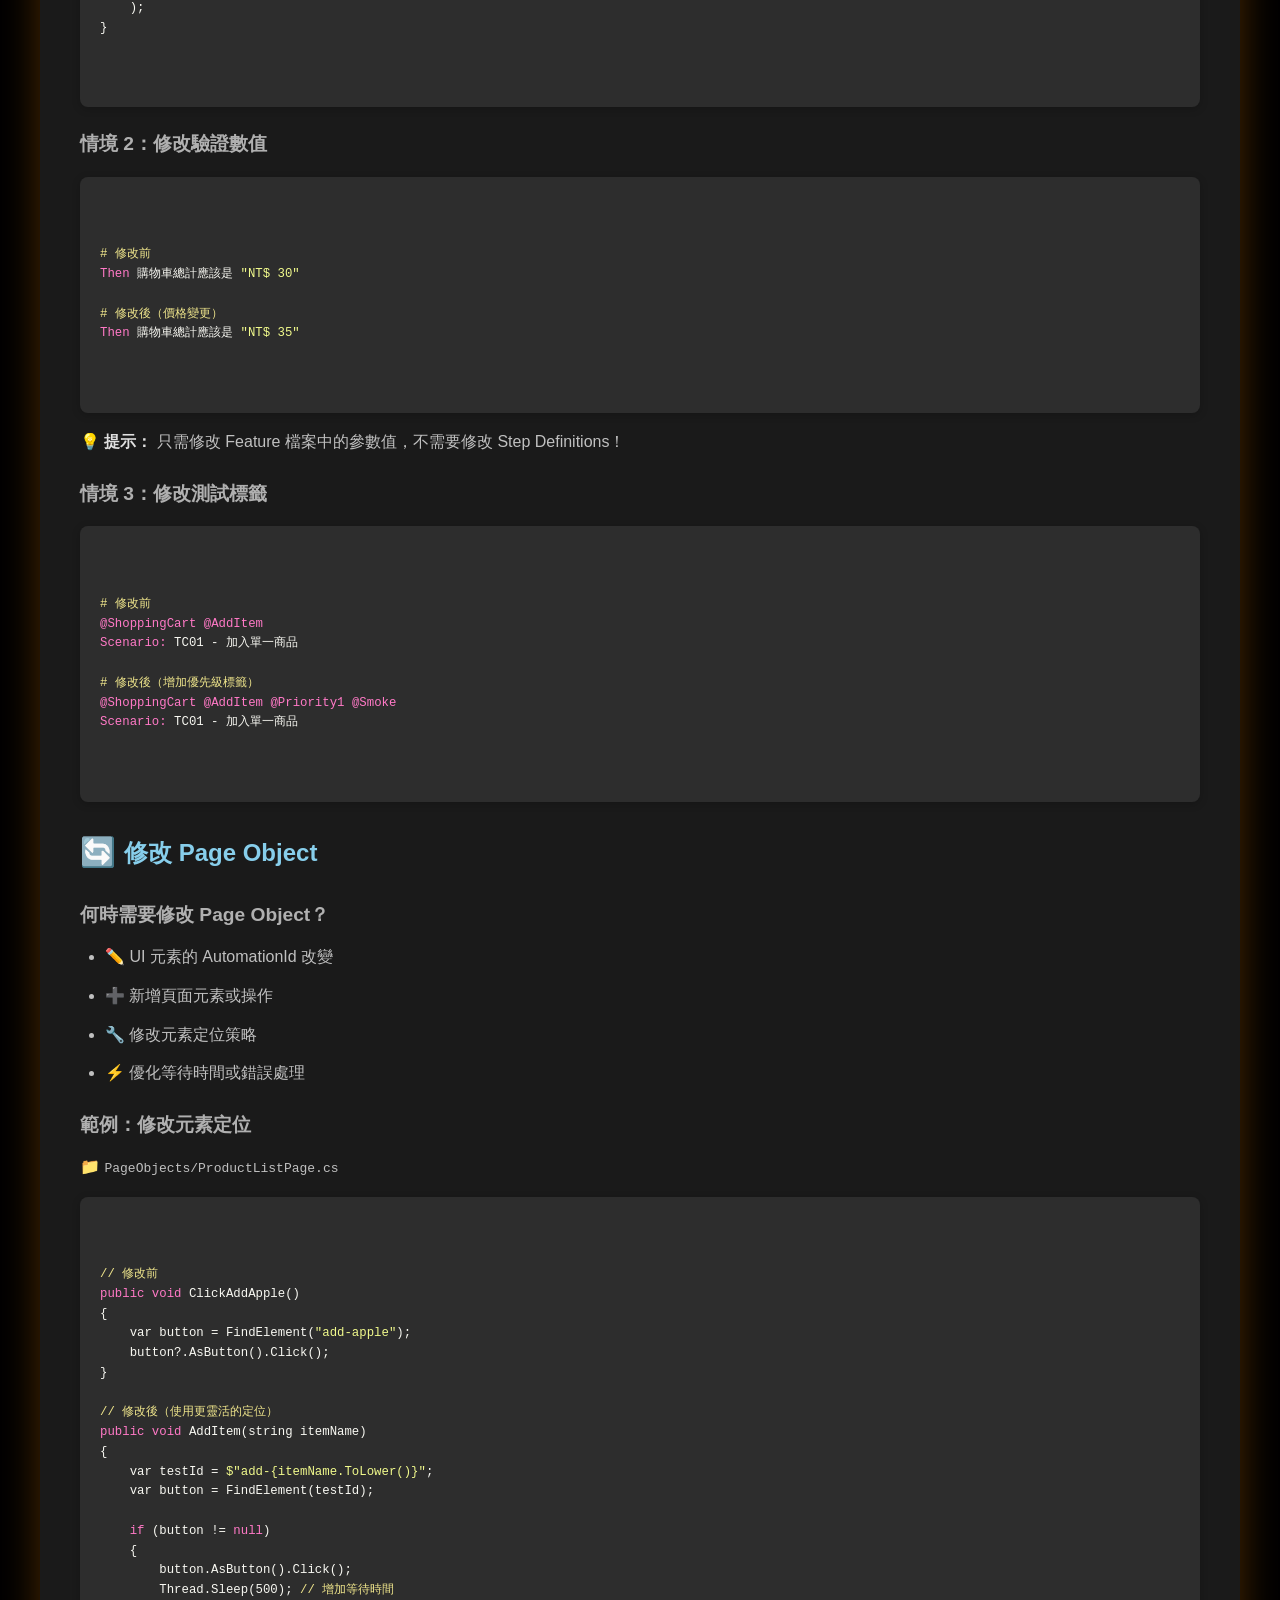
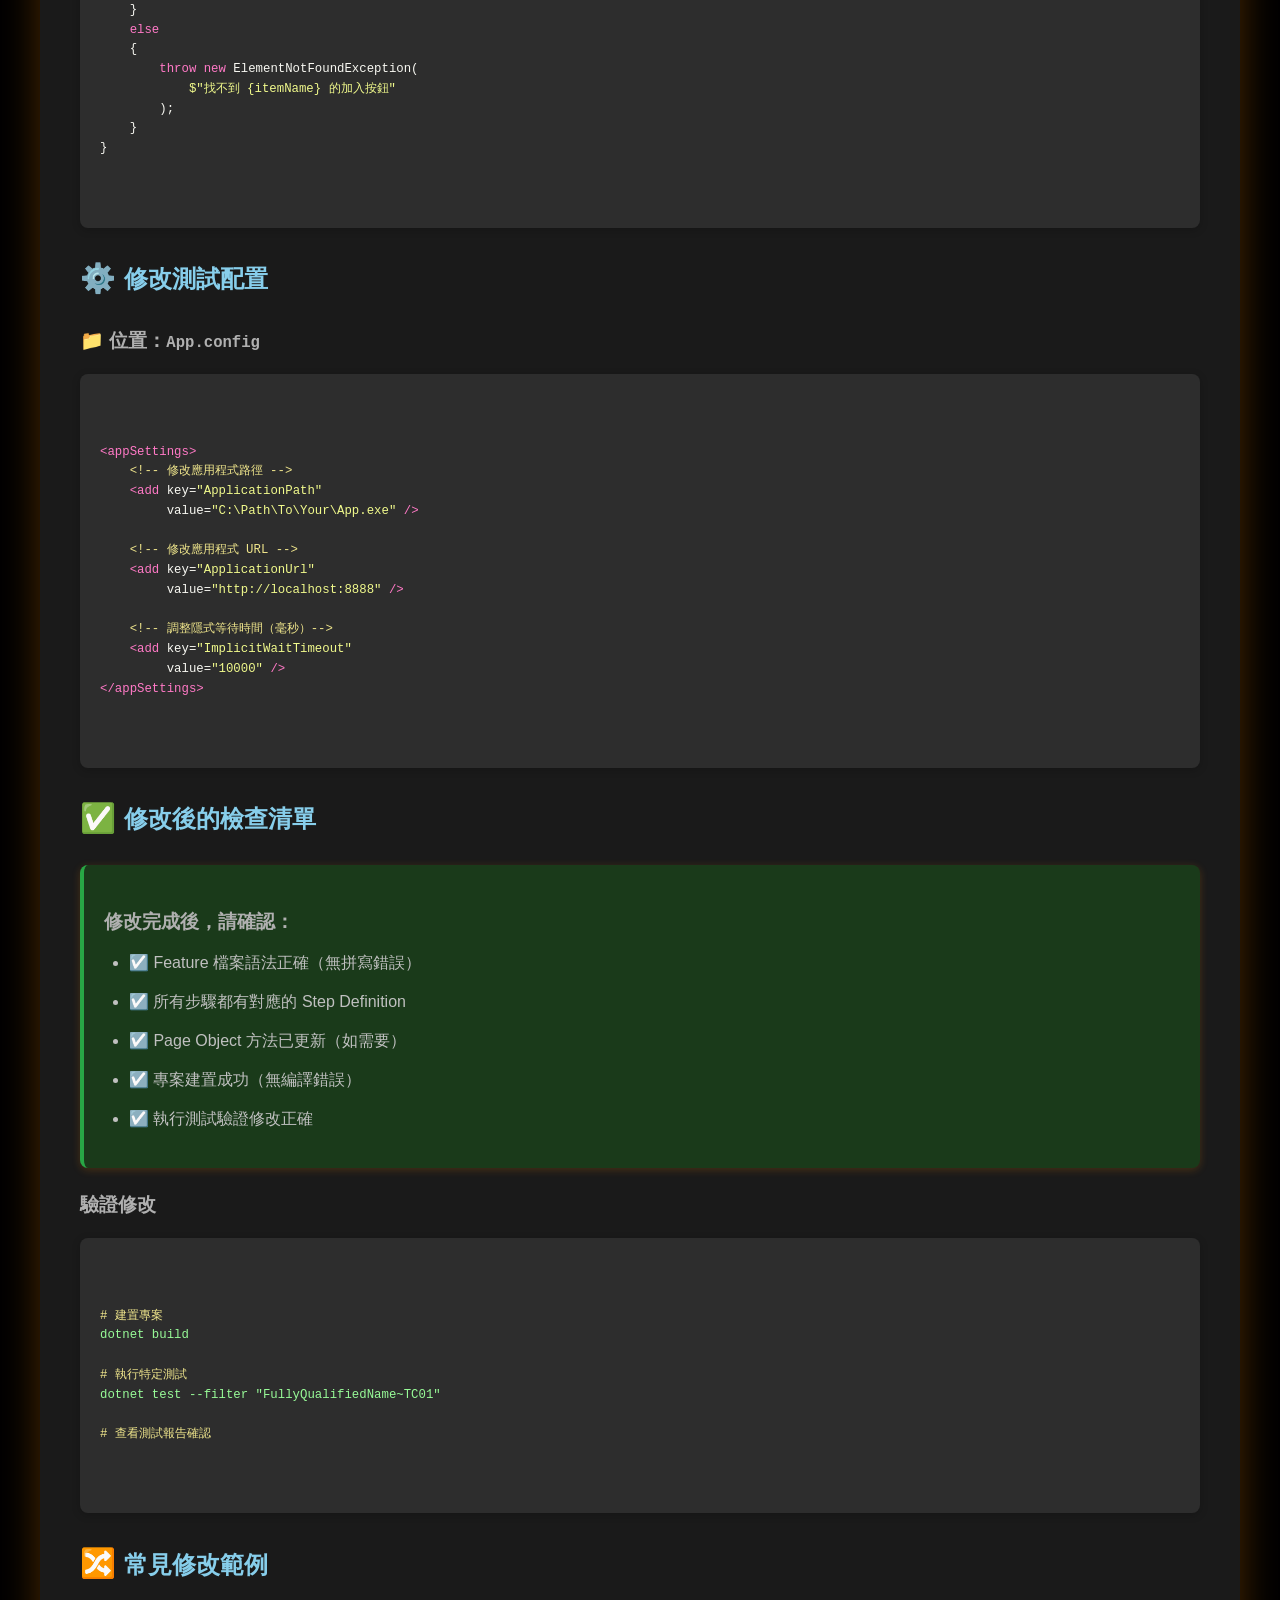
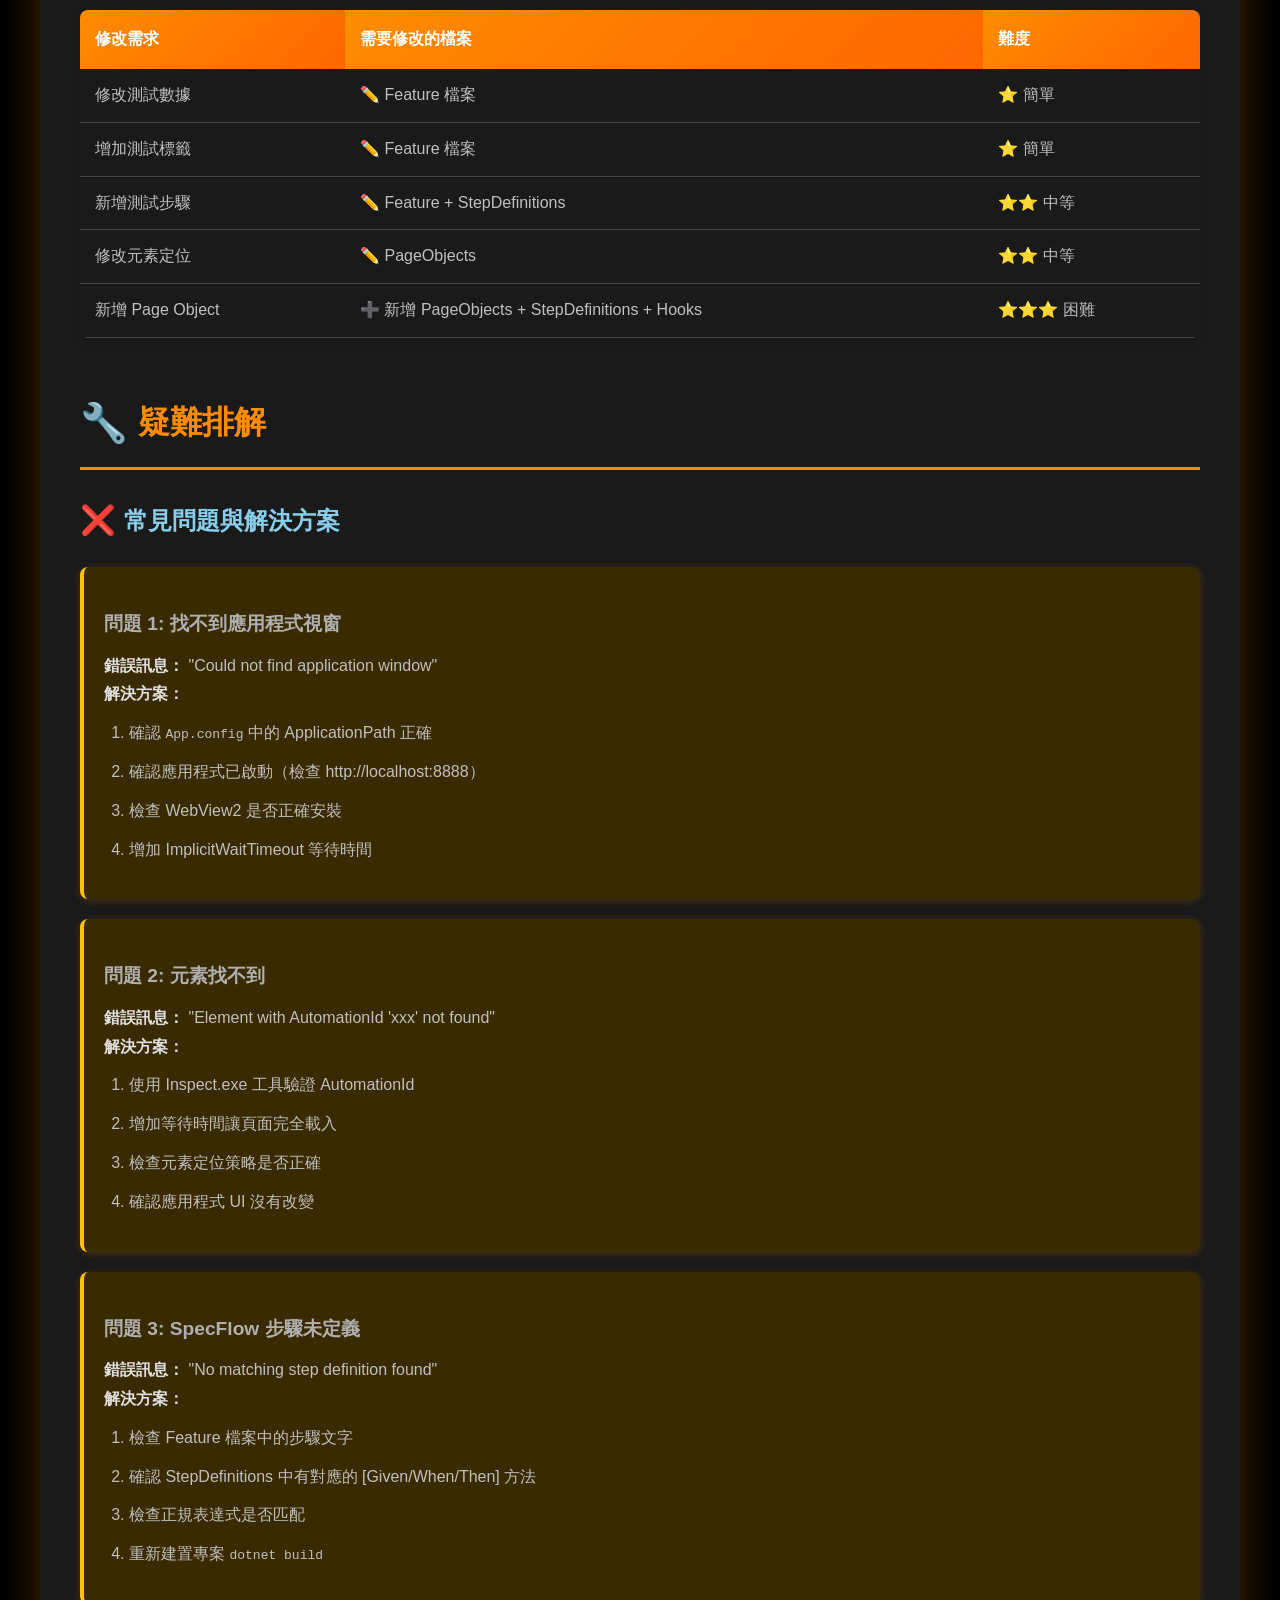
==== commit 2aff2c69: "優化使用說明書：改善程式碼區塊格式、統一縮排、移除多餘空行" ====
--- a/Project_FlaUIBDD/使用說明書.html
+++ b/Project_FlaUIBDD/使用說明書.html
@@ -159,10 +159,13 @@
             font-size: 0.95em;
             line-height: 1.6;
             box-shadow: 0 2px 8px rgba(0, 0, 0, 0.2);
+            white-space: pre;
         }
 
         .code-block code {
             color: #f8f8f2;
+            white-space: pre;
+            display: block;
         }
 
         .command {
@@ -424,11 +427,11 @@
                 <div class="code-block">
                     <code><span class="keyword">@ShoppingCart</span> <span class="keyword">@YourTag</span>
 <span class="keyword">Scenario:</span> TC08 - 您的測試案例名稱
-  <span class="keyword">Given</span> 購物車已清空
-  <span class="keyword">When</span> 我點擊加入蘋果按鈕
-  <span class="keyword">And</span> 我點擊蘋果的增加數量按鈕
-  <span class="keyword">Then</span> 蘋果數量應該是 <span class="string">"2"</span>
-  <span class="keyword">And</span> 購物車總計應該是 <span class="string">"NT$ 60"</span></code>
+<span class="keyword">Given</span> 購物車已清空
+<span class="keyword">When</span> 我點擊加入蘋果按鈕
+<span class="keyword">And</span> 我點擊蘋果的增加數量按鈕
+<span class="keyword">Then</span> 蘋果數量應該是 <span class="string">"2"</span>
+<span class="keyword">And</span> 購物車總計應該是 <span class="string">"NT$ 60"</span></code>
                 </div>
 
                 <h4>🔤 Gherkin 語法說明</h4>
@@ -475,15 +478,15 @@
 
                 <div class="code-block">
                     <code><span class="keyword">Scenario Outline:</span> TC09 - 驗證商品價格
-  <span class="keyword">Given</span> 購物車已清空
-  <span class="keyword">When</span> 我點擊加入&lt;商品&gt;按鈕
-  <span class="keyword">Then</span> 購物車總計應該是 <span class="string">"&lt;總計&gt;"</span>
-
-  <span class="keyword">Examples:</span>
-    | 商品 | 總計     |
-    | 蘋果 | NT$ 30  |
-    | 香蕉 | NT$ 20  |
-    | 牛奶 | NT$ 55  |</code>
+<span class="keyword">Given</span> 購物車已清空
+<span class="keyword">When</span> 我點擊加入&lt;商品&gt;按鈕
+<span class="keyword">Then</span> 購物車總計應該是 <span class="string">"&lt;總計&gt;"</span>
+
+<span class="keyword">Examples:</span>
+  | 商品 | 總計     |
+  | 蘋果 | NT$ 30  |
+  | 香蕉 | NT$ 20  |
+  | 牛奶 | NT$ 55  |</code>
                 </div>
 
                 <h3><span class="step-number">2</span> 實作步驟定義 (Step Definitions)</h3>
@@ -506,8 +509,12 @@
 <span class="keyword">public void</span> Then蘋果數量應該是(string expectedQuantity)
 {
     var actualQuantity = _shoppingCartPage.GetItemQuantity(<span class="string">"蘋果"</span>);
-    ClassicAssert.AreEqual(expectedQuantity, actualQuantity, 
-        <span class="string">$"蘋果數量不符: 預期 {expectedQuantity}, 實際 {actualQuantity}"</span>);
+    
+    ClassicAssert.AreEqual(
+        expectedQuantity, 
+        actualQuantity, 
+        <span class="string">$"蘋果數量不符: 預期 {expectedQuantity}, 實際 {actualQuantity}"</span>
+    );
 }</code>
                 </div>
 
@@ -822,7 +829,11 @@
 <span class="keyword">public void</span> Then蘋果應該顯示在購物車中()
 {
     var isDisplayed = _shoppingCartPage.IsItemInCart(<span class="string">"蘋果"</span>);
-    ClassicAssert.IsTrue(isDisplayed, <span class="string">"蘋果未顯示在購物車中"</span>);
+    
+    ClassicAssert.IsTrue(
+        isDisplayed, 
+        <span class="string">"蘋果未顯示在購物車中"</span>
+    );
 }</code>
                 </div>
 
@@ -876,6 +887,7 @@
 {
     var testId = <span class="string">$"add-{itemName.ToLower()}"</span>;
     var button = FindElement(testId);
+    
     <span class="keyword">if</span> (button != <span class="keyword">null</span>)
     {
         button.AsButton().Click();
@@ -883,7 +895,9 @@
     }
     <span class="keyword">else</span>
     {
-        <span class="keyword">throw new</span> ElementNotFoundException(<span class="string">$"找不到 {itemName} 的加入按鈕"</span>);
+        <span class="keyword">throw new</span> ElementNotFoundException(
+            <span class="string">$"找不到 {itemName} 的加入按鈕"</span>
+        );
     }
 }</code>
                 </div>
